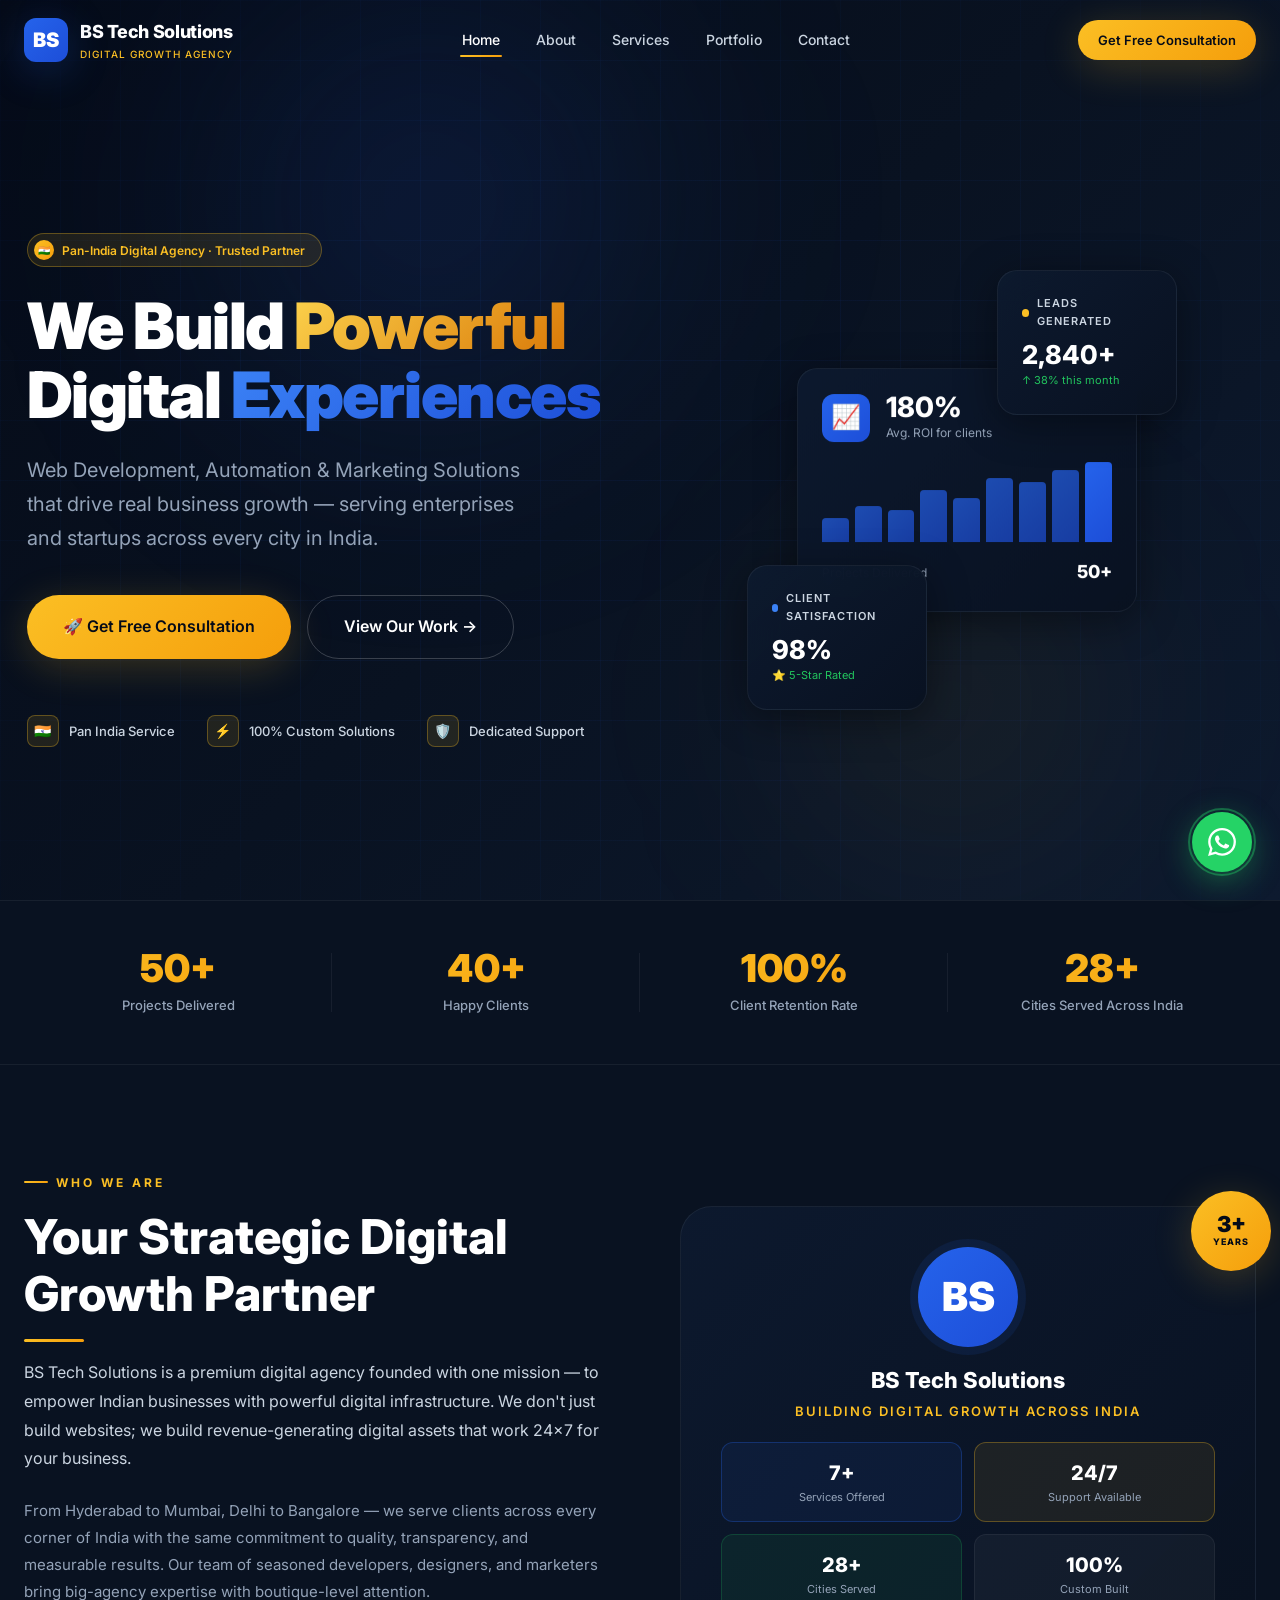
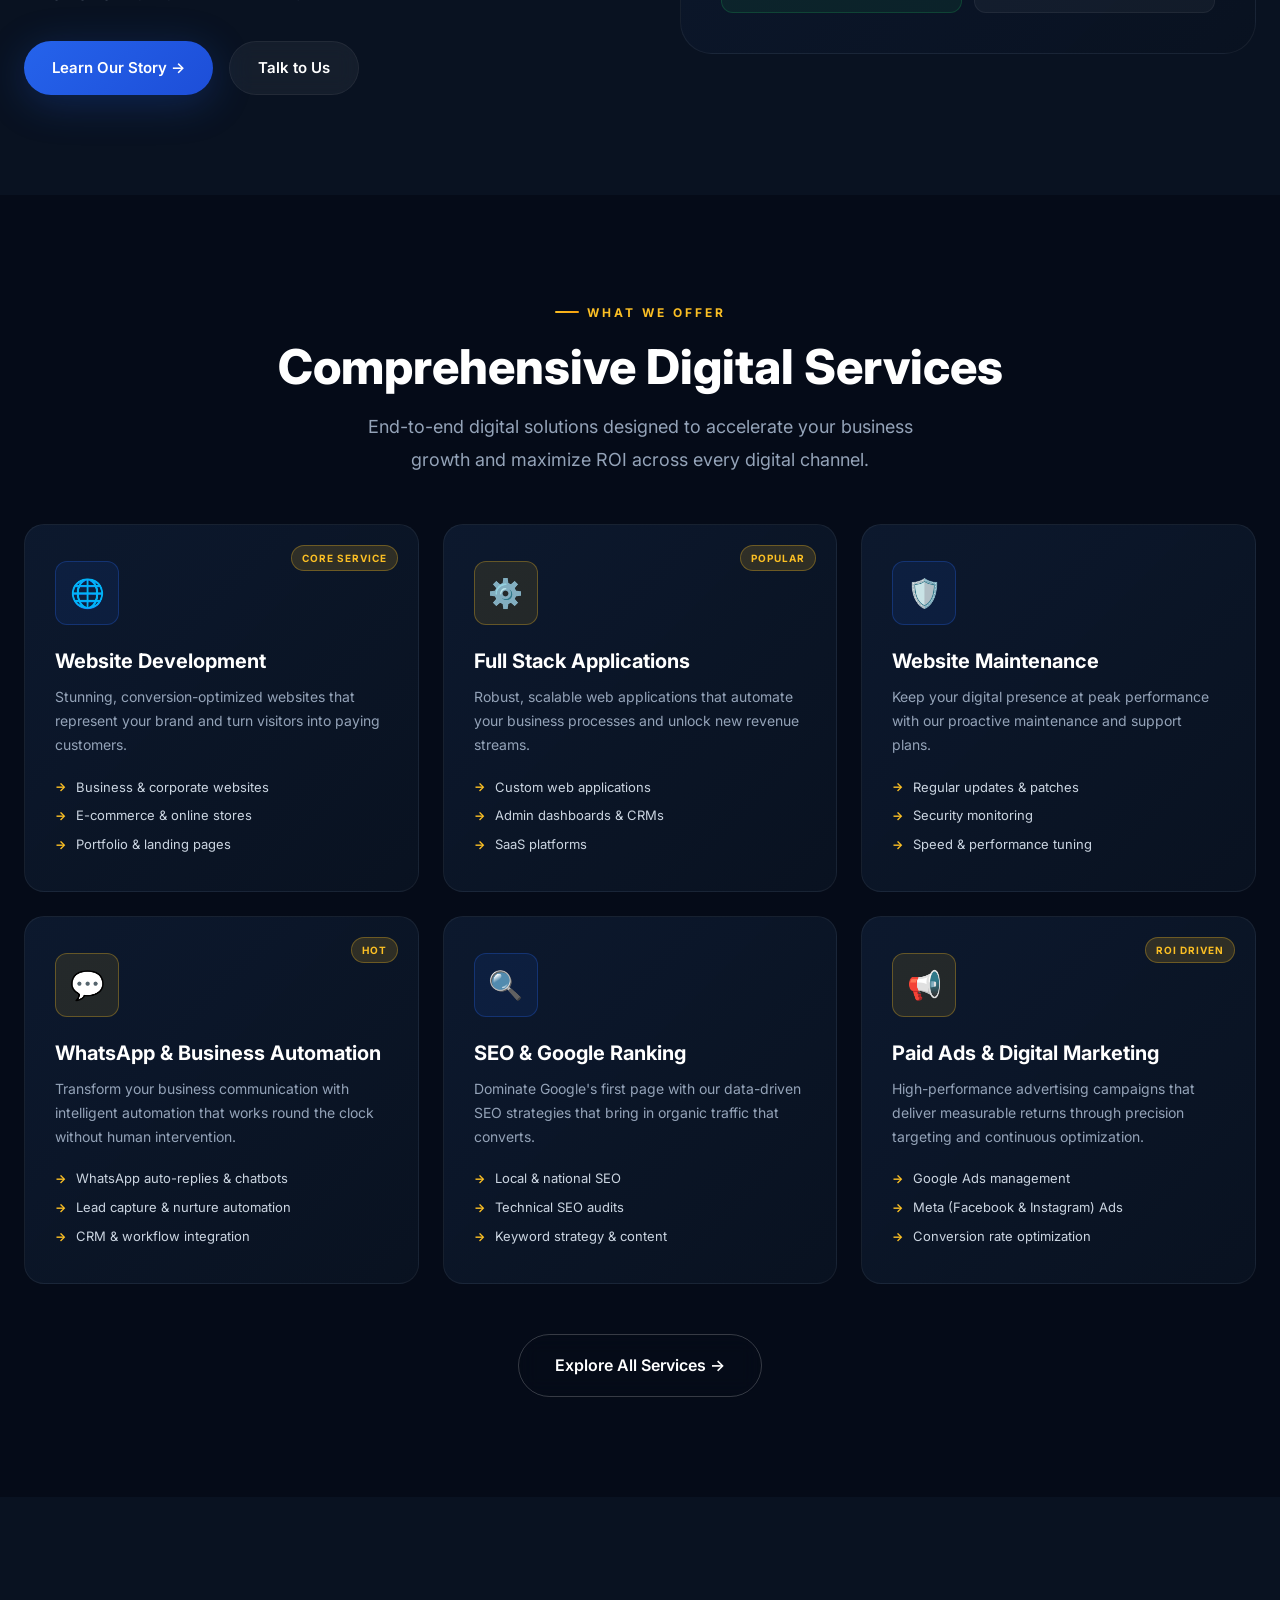
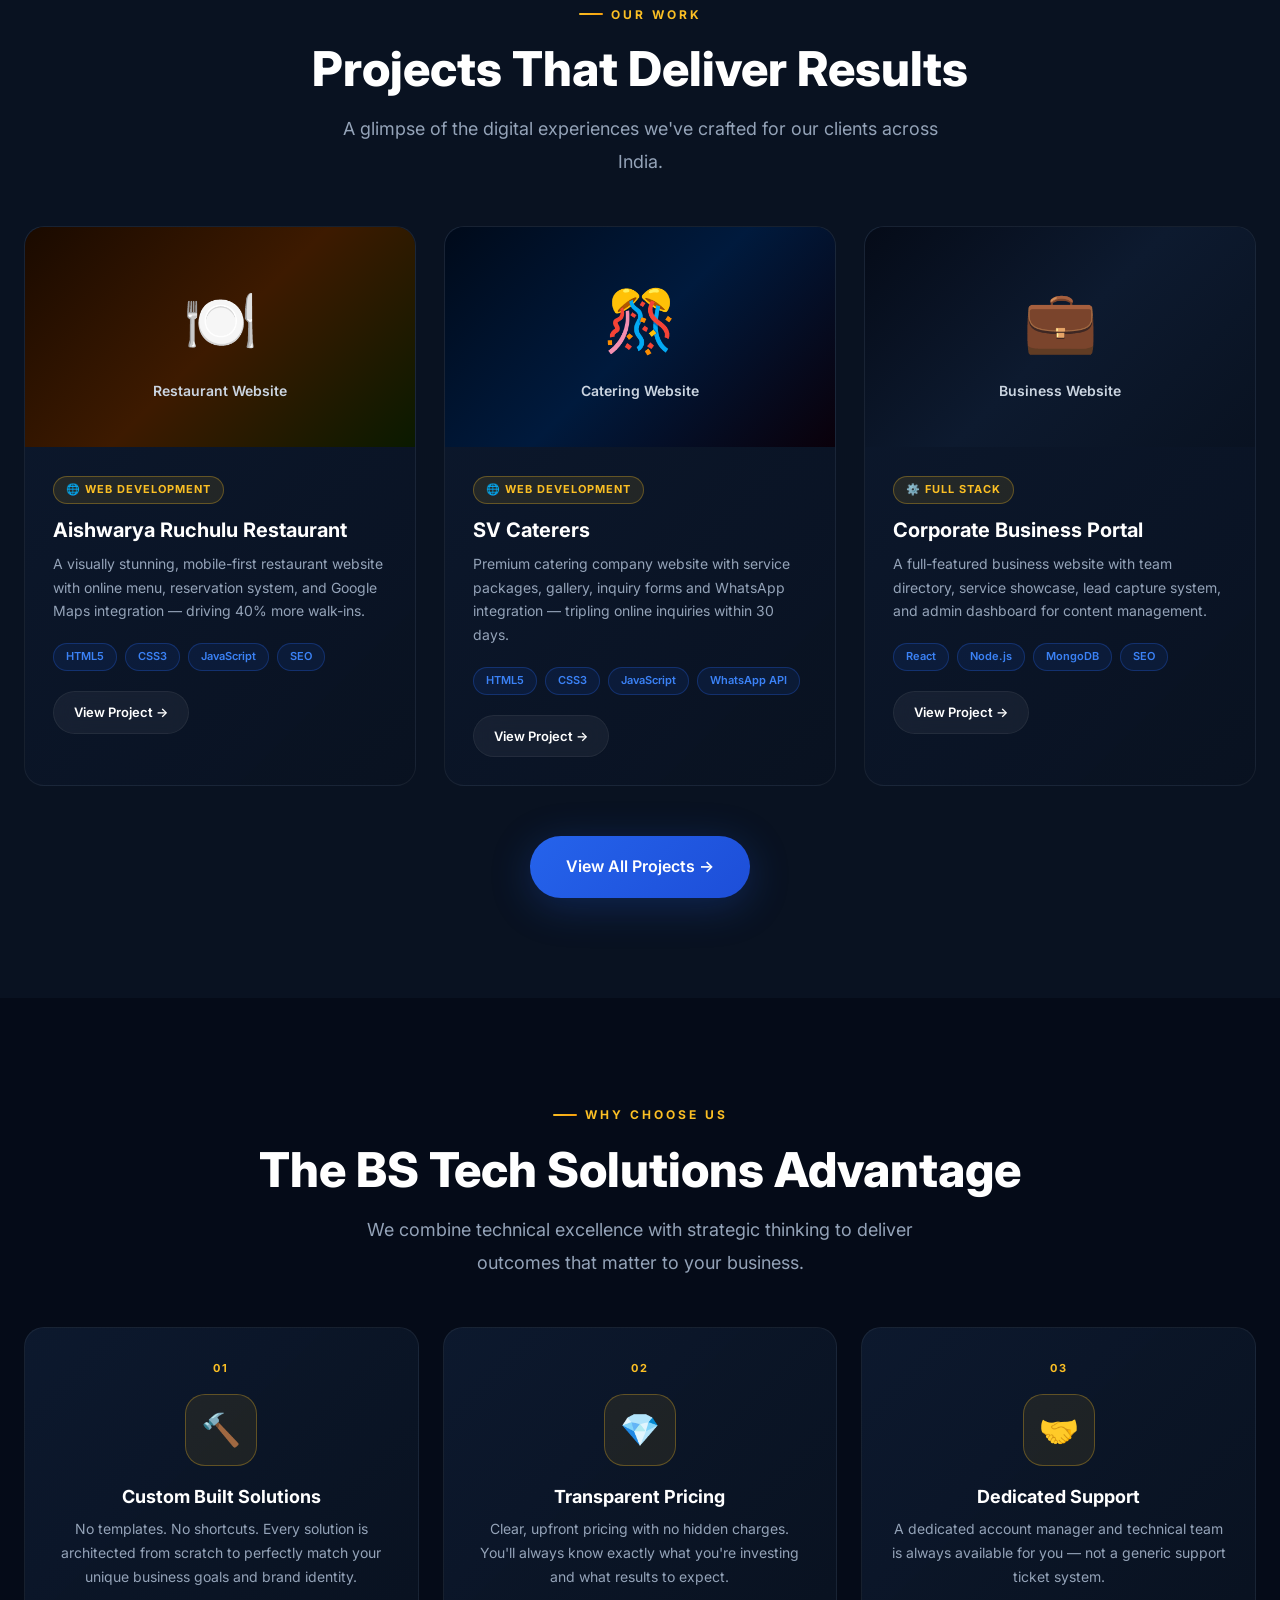
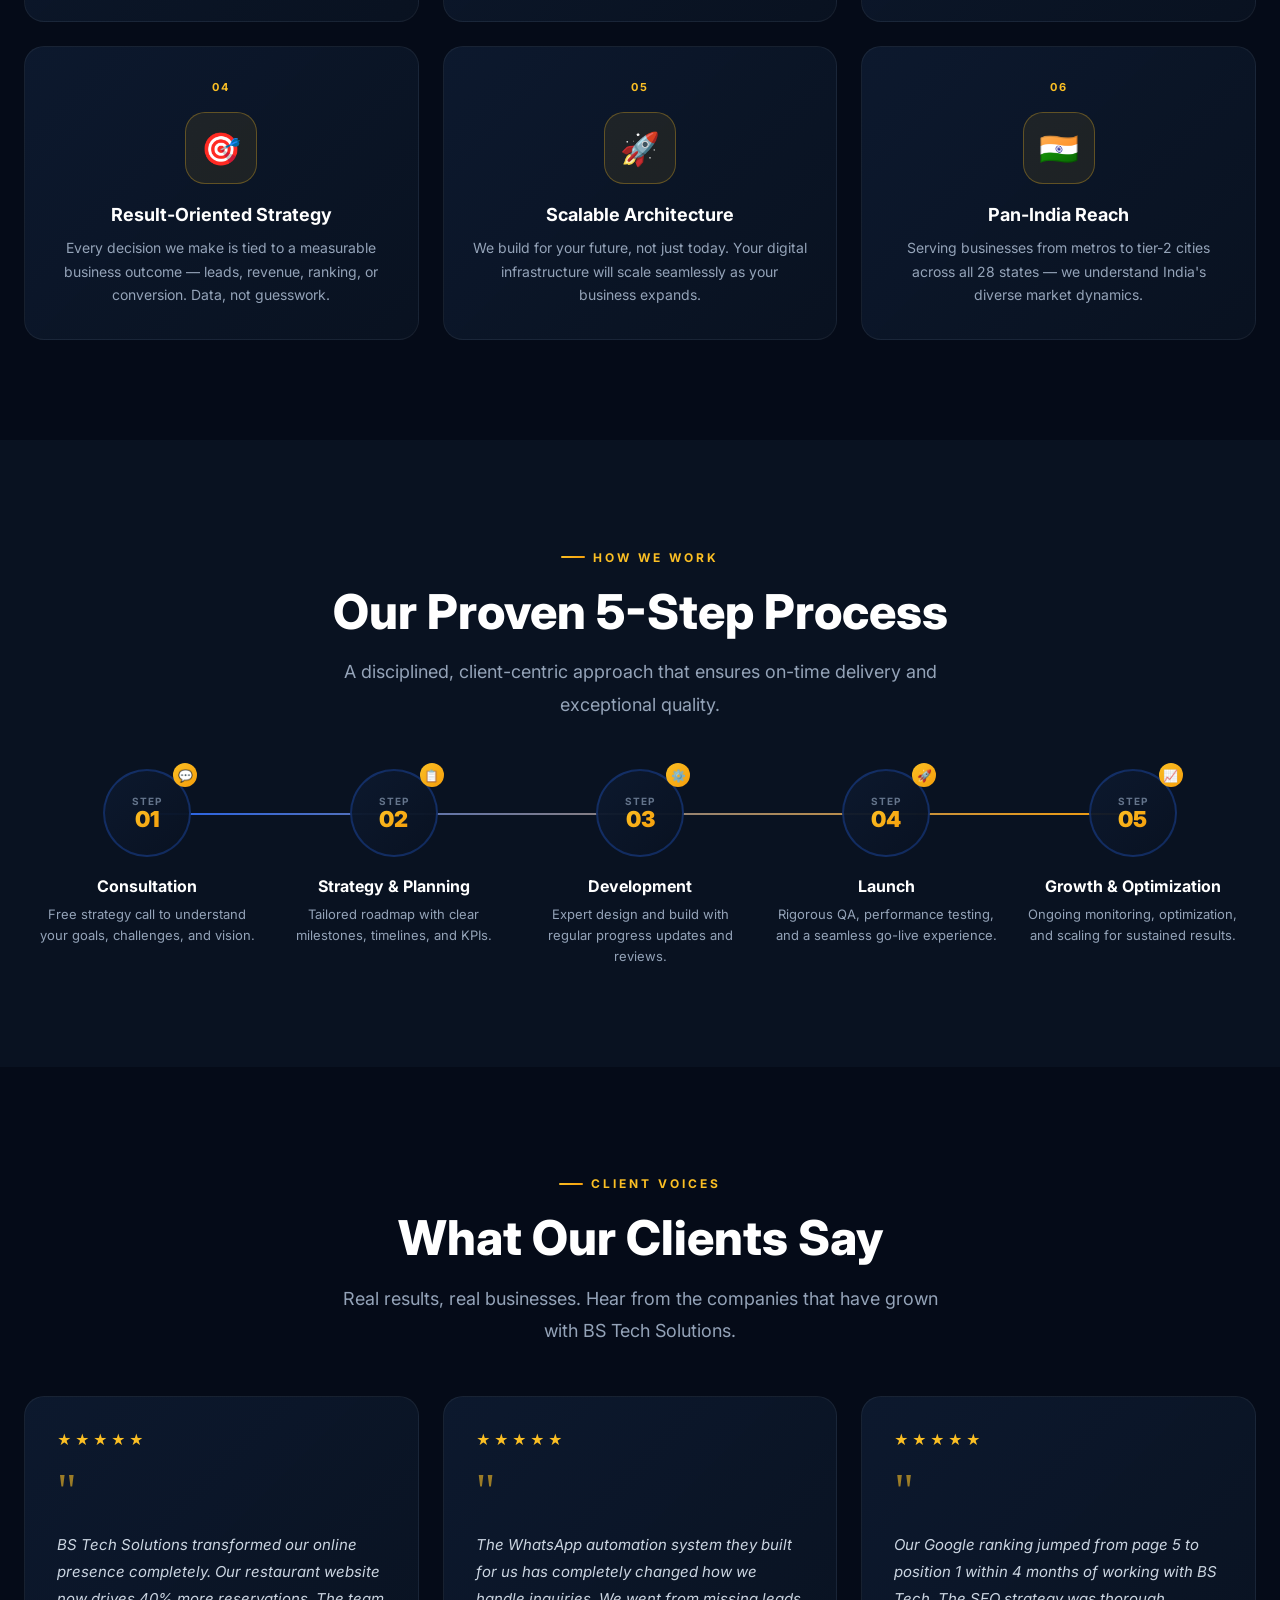
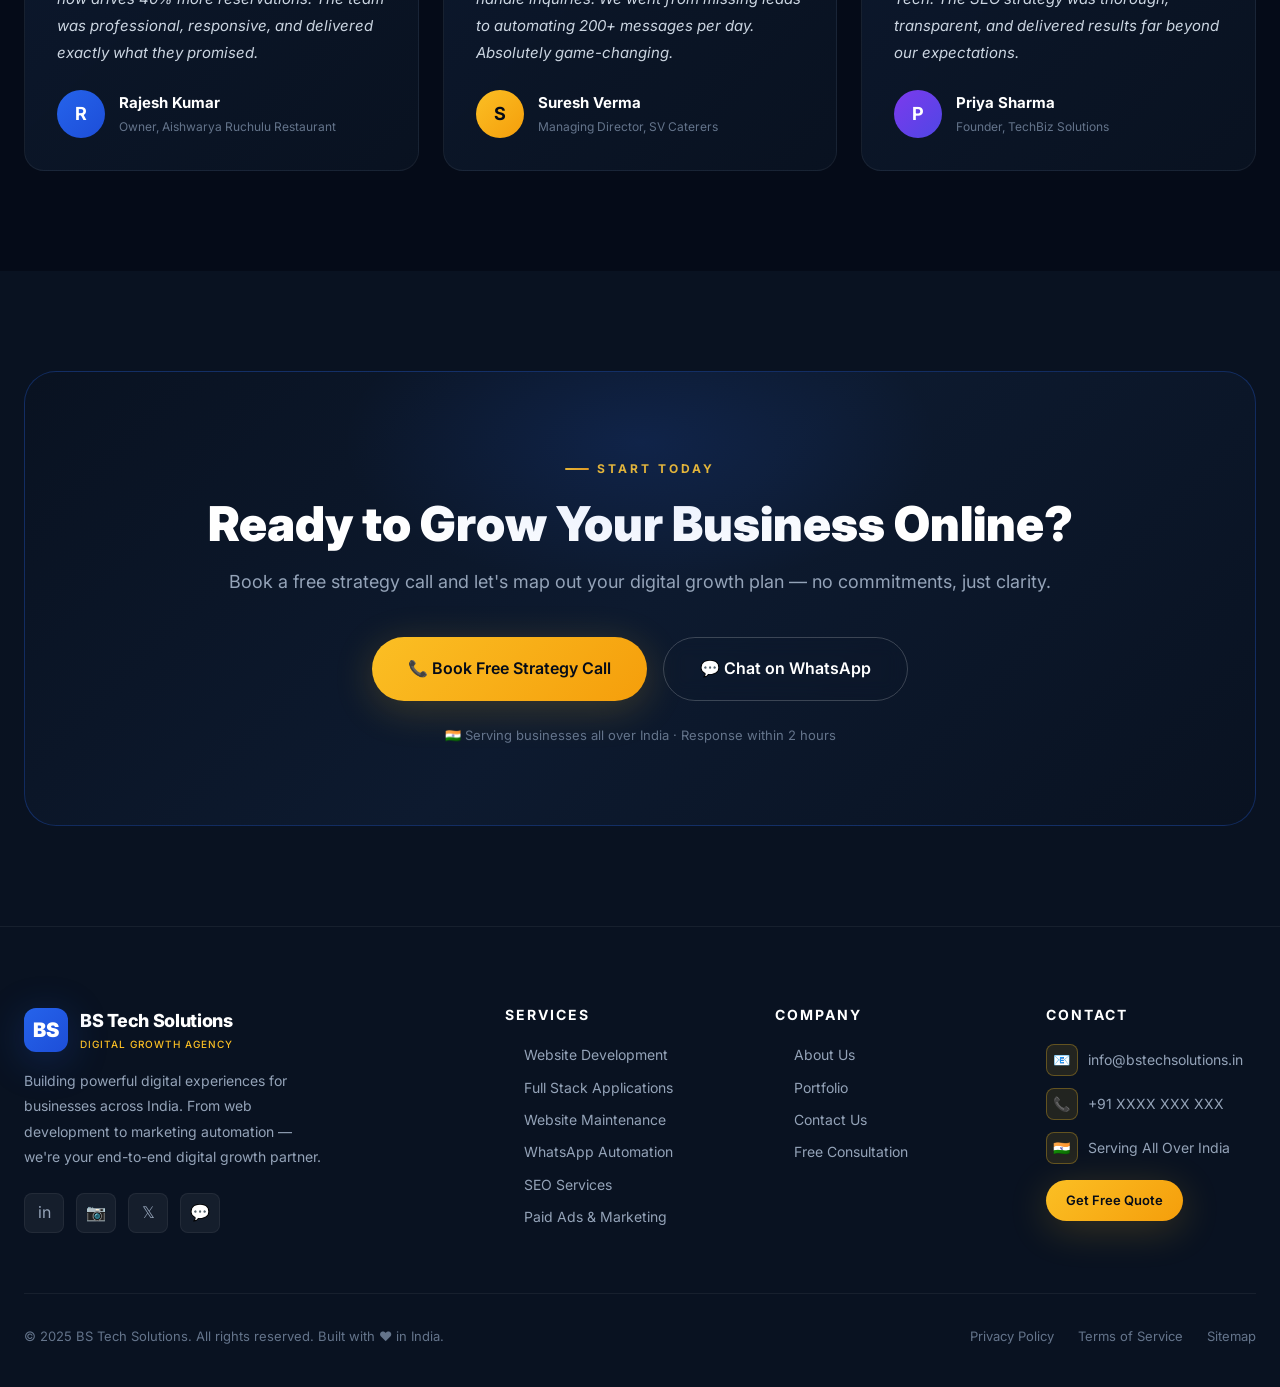
==== index.html @ d8c5fde0 "Initial commit" ====
<!DOCTYPE html>
<html lang="en">
<head>
  <meta charset="UTF-8">
  <meta name="viewport" content="width=device-width, initial-scale=1.0">
  <title>BS Tech Solutions | Web Development & Digital Marketing Agency India</title>
  <meta name="description" content="BS Tech Solutions is a premium digital agency offering website development, full stack applications, SEO, digital marketing, and WhatsApp automation across India. Get a free consultation today.">
  <meta name="keywords" content="website development company india, digital marketing agency india, full stack development company, whatsapp automation india, SEO services india, web design india">
  <meta property="og:title" content="BS Tech Solutions | Building Digital Growth Across India">
  <meta property="og:description" content="Premium web development, digital marketing and automation solutions for businesses across India.">
  <meta property="og:type" content="website">
  <meta property="og:url" content="https://bstechsolutions.in">
  <link rel="canonical" href="https://bstechsolutions.in">
  <script type="application/ld+json">
  {
    "@context": "https://schema.org",
    "@type": "Organization",
    "name": "BS Tech Solutions",
    "url": "https://bstechsolutions.in",
    "logo": "https://bstechsolutions.in/images/logo.png",
    "description": "Premium digital agency offering web development, automation and digital marketing across India",
    "address": { "@type": "PostalAddress", "addressCountry": "IN" },
    "contactPoint": {
      "@type": "ContactPoint",
      "telephone": "+91-XXXXXXXXXX",
      "contactType": "customer service",
      "areaServed": "IN"
    },
    "sameAs": [
      "https://www.linkedin.com/company/bstechsolutions",
      "https://www.instagram.com/bstechsolutions"
    ]
  }
  </script>
  <link rel="stylesheet" href="css/style.css">
</head>
<body>

<!-- Scroll Progress -->
<div class="scroll-progress" id="scrollProgress"></div>

<!-- NAVBAR -->
<nav class="navbar" id="navbar">
  <div class="navbar-inner">
    <a href="index.html" class="logo">
      <div class="logo-icon">BS</div>
      <div class="logo-text">
        <span class="logo-name">BS Tech Solutions</span>
        <span class="logo-tagline">Digital Growth Agency</span>
      </div>
    </a>

    <div class="nav-links">
      <a href="index.html" class="nav-link active">Home</a>
      <a href="about.html" class="nav-link">About</a>
      <a href="services.html" class="nav-link">Services</a>
      <a href="portfolio.html" class="nav-link">Portfolio</a>
      <a href="contact.html" class="nav-link">Contact</a>
    </div>

    <div class="nav-cta">
      <a href="contact.html" class="btn btn-gold btn-sm">Get Free Consultation</a>
      <button class="hamburger" id="hamburger" aria-label="Toggle menu">
        <span></span><span></span><span></span>
      </button>
    </div>
  </div>
</nav>

<!-- Mobile Menu -->
<div class="mobile-menu" id="mobileMenu">
  <a href="index.html" class="nav-link">Home</a>
  <a href="about.html" class="nav-link">About</a>
  <a href="services.html" class="nav-link">Services</a>
  <a href="portfolio.html" class="nav-link">Portfolio</a>
  <a href="contact.html" class="nav-link">Contact</a>
  <a href="contact.html" class="btn btn-gold" style="margin-top:12px;">Get Free Consultation</a>
</div>

<!-- ═══════════════════ HERO ═══════════════════ -->
<section class="hero" id="home">
  <div class="hero-bg-grid"></div>
  <div class="hero-glow hero-glow-1"></div>
  <div class="hero-glow hero-glow-2"></div>

  <div class="container">
    <div class="hero-content">
      <!-- Left -->
      <div class="hero-left" style="animation: fadeInLeft 0.9s ease forwards;">
        <div class="hero-badge">
          <span class="hero-badge-dot">🇮🇳</span>
          Pan-India Digital Agency · Trusted Partner
        </div>

        <h1 class="hero-heading">
          We Build <span class="text-gradient-gold">Powerful</span><br>
          Digital <span class="text-gradient-blue">Experiences</span>
        </h1>

        <p class="hero-sub">
          Web Development, Automation & Marketing Solutions that drive real business growth — serving enterprises and startups across every city in India.
        </p>

        <div class="hero-buttons">
          <a href="contact.html" class="btn btn-gold btn-lg" id="hero-cta-primary">
            🚀 Get Free Consultation
          </a>
          <a href="portfolio.html" class="btn btn-outline btn-lg" id="hero-cta-secondary">
            View Our Work →
          </a>
        </div>

        <div class="hero-trust">
          <div class="trust-item">
            <div class="trust-icon">🇮🇳</div>
            Pan India Service
          </div>
          <div class="trust-item">
            <div class="trust-icon">⚡</div>
            100% Custom Solutions
          </div>
          <div class="trust-item">
            <div class="trust-icon">🛡️</div>
            Dedicated Support
          </div>
        </div>
      </div>

      <!-- Right: Visual Dashboard -->
      <div class="hero-visual" style="animation: fadeInRight 0.9s ease 0.2s forwards; opacity: 0;">
        <div class="hero-card-stack">
          <!-- Small card top right -->
          <div class="hero-floating-card hero-card-sm-1">
            <div class="sm-card-header">
              <span class="sm-dot"></span>
              <span class="sm-card-title">Leads Generated</span>
            </div>
            <div class="sm-card-value">2,840+</div>
            <div class="sm-card-sub">↑ 38% this month</div>
          </div>

          <!-- Main card center -->
          <div class="hero-floating-card hero-card-main">
            <div class="hero-card-metric">
              <div class="metric-icon">📈</div>
              <div class="metric-info">
                <div class="metric-value">180%</div>
                <div class="metric-label">Avg. ROI for clients</div>
              </div>
            </div>
            <div class="metric-chart">
              <div class="chart-bar" style="height:30%"></div>
              <div class="chart-bar" style="height:45%"></div>
              <div class="chart-bar" style="height:40%"></div>
              <div class="chart-bar" style="height:65%"></div>
              <div class="chart-bar" style="height:55%"></div>
              <div class="chart-bar" style="height:80%"></div>
              <div class="chart-bar" style="height:75%"></div>
              <div class="chart-bar" style="height:90%"></div>
              <div class="chart-bar" style="height:100%"></div>
            </div>
            <div style="margin-top: 16px; display:flex; justify-content:space-between; align-items:center;">
              <span style="font-size:12px; color:var(--gray-400)">Projects Delivered</span>
              <span style="font-size:18px; font-weight:800; color:var(--white)">50+</span>
            </div>
          </div>

          <!-- Small card bottom left -->
          <div class="hero-floating-card hero-card-sm-2">
            <div class="sm-card-header">
              <span class="sm-dot" style="background:var(--blue-400)"></span>
              <span class="sm-card-title">Client Satisfaction</span>
            </div>
            <div class="sm-card-value">98%</div>
            <div class="sm-card-sub">⭐ 5-Star Rated</div>
          </div>
        </div>
      </div>
    </div>
  </div>
</section>

<!-- ═══════════════════ STATS BAR ═══════════════════ -->
<section class="stats-bar">
  <div class="container">
    <div class="stats-grid">
      <div class="stat-item animate-on-scroll">
        <div class="stat-number" data-count="50">0</div>
        <div class="stat-label">Projects Delivered</div>
      </div>
      <div class="stat-item animate-on-scroll delay-1">
        <div class="stat-number" data-count="40">0</div>
        <div class="stat-label">Happy Clients</div>
      </div>
      <div class="stat-item animate-on-scroll delay-2">
        <div class="stat-number">100%</div>
        <div class="stat-label">Client Retention Rate</div>
      </div>
      <div class="stat-item animate-on-scroll delay-3">
        <div class="stat-number">28+</div>
        <div class="stat-label">Cities Served Across India</div>
      </div>
    </div>
  </div>
</section>

<!-- ═══════════════════ ABOUT PREVIEW ═══════════════════ -->
<section class="section bg-dark-2" id="about-preview">
  <div class="container">
    <div class="about-grid">
      <div class="animate-on-scroll">
        <span class="section-label">Who We Are</span>
        <h2 class="section-title">Your Strategic Digital Growth Partner</h2>
        <div class="divider"></div>
        <p style="color: var(--gray-300); line-height: 1.8; margin-bottom: 24px; font-size: 16px;">
          BS Tech Solutions is a premium digital agency founded with one mission — to empower Indian businesses with powerful digital infrastructure. We don't just build websites; we build revenue-generating digital assets that work 24×7 for your business.
        </p>
        <p style="color: var(--gray-400); line-height: 1.8; margin-bottom: 36px; font-size: 15px;">
          From Hyderabad to Mumbai, Delhi to Bangalore — we serve clients across every corner of India with the same commitment to quality, transparency, and measurable results. Our team of seasoned developers, designers, and marketers bring big-agency expertise with boutique-level attention.
        </p>
        <div style="display:flex; gap:16px; flex-wrap:wrap;">
          <a href="about.html" class="btn btn-primary">Learn Our Story →</a>
          <a href="contact.html" class="btn btn-ghost">Talk to Us</a>
        </div>
      </div>

      <div class="animate-on-scroll delay-2">
        <div class="about-visual-card">
          <div class="about-badge">
            <div style="font-size:22px;font-weight:900;color:var(--dark-900);line-height:1">3+</div>
            <div style="font-size:9px;font-weight:800;color:var(--dark-900);letter-spacing:1px;text-transform:uppercase">Years</div>
          </div>
          <div class="about-avatar">BS</div>
          <h3 style="font-size:22px; font-weight:800; color:var(--white); margin-bottom:8px;">BS Tech Solutions</h3>
          <p style="font-size:13px; color:var(--gold-400); font-weight:600; letter-spacing:2px; text-transform:uppercase; margin-bottom:20px;">Building Digital Growth Across India</p>
          <div style="display:grid; grid-template-columns:1fr 1fr; gap:12px; margin-top:20px;">
            <div style="padding:14px; background:rgba(37,99,235,0.08); border:1px solid var(--border-blue); border-radius:var(--radius-md); text-align:center;">
              <div style="font-size:20px; font-weight:800; color:var(--white)">7+</div>
              <div style="font-size:11px; color:var(--gray-400)">Services Offered</div>
            </div>
            <div style="padding:14px; background:rgba(251,191,36,0.08); border:1px solid var(--border-gold); border-radius:var(--radius-md); text-align:center;">
              <div style="font-size:20px; font-weight:800; color:var(--white)">24/7</div>
              <div style="font-size:11px; color:var(--gray-400)">Support Available</div>
            </div>
            <div style="padding:14px; background:rgba(34,197,94,0.08); border:1px solid rgba(34,197,94,0.2); border-radius:var(--radius-md); text-align:center;">
              <div style="font-size:20px; font-weight:800; color:var(--white)">28+</div>
              <div style="font-size:11px; color:var(--gray-400)">Cities Served</div>
            </div>
            <div style="padding:14px; background:rgba(255,255,255,0.04); border:1px solid var(--border-subtle); border-radius:var(--radius-md); text-align:center;">
              <div style="font-size:20px; font-weight:800; color:var(--white)">100%</div>
              <div style="font-size:11px; color:var(--gray-400)">Custom Built</div>
            </div>
          </div>
        </div>
      </div>
    </div>
  </div>
</section>

<!-- ═══════════════════ SERVICES ═══════════════════ -->
<section class="section bg-dark" id="services">
  <div class="container">
    <div class="section-center mb-12">
      <span class="section-label">What We Offer</span>
      <h2 class="section-title">Comprehensive Digital Services</h2>
      <p class="section-subtitle">End-to-end digital solutions designed to accelerate your business growth and maximize ROI across every digital channel.</p>
    </div>

    <div class="services-grid">
      <!-- Service 1 -->
      <div class="service-card animate-on-scroll">
        <span class="service-badge">Core Service</span>
        <div class="service-icon service-icon-blue">🌐</div>
        <h3 class="service-title">Website Development</h3>
        <p class="service-desc">Stunning, conversion-optimized websites that represent your brand and turn visitors into paying customers.</p>
        <div class="service-features">
          <span class="service-feature">Business & corporate websites</span>
          <span class="service-feature">E-commerce & online stores</span>
          <span class="service-feature">Portfolio & landing pages</span>
        </div>
      </div>

      <!-- Service 2 -->
      <div class="service-card animate-on-scroll delay-1">
        <span class="service-badge">Popular</span>
        <div class="service-icon service-icon-gold">⚙️</div>
        <h3 class="service-title">Full Stack Applications</h3>
        <p class="service-desc">Robust, scalable web applications that automate your business processes and unlock new revenue streams.</p>
        <div class="service-features">
          <span class="service-feature">Custom web applications</span>
          <span class="service-feature">Admin dashboards & CRMs</span>
          <span class="service-feature">SaaS platforms</span>
        </div>
      </div>

      <!-- Service 3 -->
      <div class="service-card animate-on-scroll delay-2">
        <div class="service-icon service-icon-blue">🛡️</div>
        <h3 class="service-title">Website Maintenance</h3>
        <p class="service-desc">Keep your digital presence at peak performance with our proactive maintenance and support plans.</p>
        <div class="service-features">
          <span class="service-feature">Regular updates & patches</span>
          <span class="service-feature">Security monitoring</span>
          <span class="service-feature">Speed & performance tuning</span>
        </div>
      </div>

      <!-- Service 4 -->
      <div class="service-card animate-on-scroll delay-3">
        <span class="service-badge">Hot</span>
        <div class="service-icon service-icon-gold">💬</div>
        <h3 class="service-title">WhatsApp & Business Automation</h3>
        <p class="service-desc">Transform your business communication with intelligent automation that works round the clock without human intervention.</p>
        <div class="service-features">
          <span class="service-feature">WhatsApp auto-replies & chatbots</span>
          <span class="service-feature">Lead capture & nurture automation</span>
          <span class="service-feature">CRM & workflow integration</span>
        </div>
      </div>

      <!-- Service 5 -->
      <div class="service-card animate-on-scroll delay-4">
        <div class="service-icon service-icon-blue">🔍</div>
        <h3 class="service-title">SEO & Google Ranking</h3>
        <p class="service-desc">Dominate Google's first page with our data-driven SEO strategies that bring in organic traffic that converts.</p>
        <div class="service-features">
          <span class="service-feature">Local & national SEO</span>
          <span class="service-feature">Technical SEO audits</span>
          <span class="service-feature">Keyword strategy & content</span>
        </div>
      </div>

      <!-- Service 6 -->
      <div class="service-card animate-on-scroll delay-5">
        <span class="service-badge">ROI Driven</span>
        <div class="service-icon service-icon-gold">📢</div>
        <h3 class="service-title">Paid Ads & Digital Marketing</h3>
        <p class="service-desc">High-performance advertising campaigns that deliver measurable returns through precision targeting and continuous optimization.</p>
        <div class="service-features">
          <span class="service-feature">Google Ads management</span>
          <span class="service-feature">Meta (Facebook & Instagram) Ads</span>
          <span class="service-feature">Conversion rate optimization</span>
        </div>
      </div>
    </div>

    <div style="text-align:center; margin-top:50px;">
      <a href="services.html" class="btn btn-outline btn-lg">Explore All Services →</a>
    </div>
  </div>
</section>

<!-- ═══════════════════ PORTFOLIO ═══════════════════ -->
<section class="section bg-dark-2" id="portfolio">
  <div class="container">
    <div class="section-center mb-12">
      <span class="section-label">Our Work</span>
      <h2 class="section-title">Projects That Deliver Results</h2>
      <p class="section-subtitle">A glimpse of the digital experiences we've crafted for our clients across India.</p>
    </div>

    <div class="portfolio-grid">
      <!-- Project 1 -->
      <div class="portfolio-card animate-on-scroll">
        <div class="portfolio-img-placeholder" style="background: linear-gradient(135deg, #1a0a00 0%, #3d1a00 50%, #0a1a00 100%);">
          <span style="font-size:60px;">🍽️</span>
          <span style="font-size:14px; color:var(--gray-300); font-weight:600;">Restaurant Website</span>
        </div>
        <div class="portfolio-body">
          <span class="portfolio-type">🌐 Web Development</span>
          <h3 class="portfolio-title">Aishwarya Ruchulu Restaurant</h3>
          <p class="portfolio-desc">A visually stunning, mobile-first restaurant website with online menu, reservation system, and Google Maps integration — driving 40% more walk-ins.</p>
          <div class="portfolio-tech">
            <span class="tech-tag">HTML5</span>
            <span class="tech-tag">CSS3</span>
            <span class="tech-tag">JavaScript</span>
            <span class="tech-tag">SEO</span>
          </div>
          <a href="portfolio.html" class="btn btn-ghost btn-sm">View Project →</a>
        </div>
      </div>

      <!-- Project 2 -->
      <div class="portfolio-card animate-on-scroll delay-2">
        <div class="portfolio-img-placeholder" style="background: linear-gradient(135deg, #000a1a 0%, #001a3d 50%, #0a000a 100%);">
          <span style="font-size:60px;">🎊</span>
          <span style="font-size:14px; color:var(--gray-300); font-weight:600;">Catering Website</span>
        </div>
        <div class="portfolio-body">
          <span class="portfolio-type">🌐 Web Development</span>
          <h3 class="portfolio-title">SV Caterers</h3>
          <p class="portfolio-desc">Premium catering company website with service packages, gallery, inquiry forms and WhatsApp integration — tripling online inquiries within 30 days.</p>
          <div class="portfolio-tech">
            <span class="tech-tag">HTML5</span>
            <span class="tech-tag">CSS3</span>
            <span class="tech-tag">JavaScript</span>
            <span class="tech-tag">WhatsApp API</span>
          </div>
          <a href="portfolio.html" class="btn btn-ghost btn-sm">View Project →</a>
        </div>
      </div>

      <!-- Project 3 -->
      <div class="portfolio-card animate-on-scroll delay-4">
        <div class="portfolio-img-placeholder" style="background: linear-gradient(135deg, #050B18 0%, #0D1A2F 50%, #091221 100%);">
          <span style="font-size:60px;">💼</span>
          <span style="font-size:14px; color:var(--gray-300); font-weight:600;">Business Website</span>
        </div>
        <div class="portfolio-body">
          <span class="portfolio-type">⚙️ Full Stack</span>
          <h3 class="portfolio-title">Corporate Business Portal</h3>
          <p class="portfolio-desc">A full-featured business website with team directory, service showcase, lead capture system, and admin dashboard for content management.</p>
          <div class="portfolio-tech">
            <span class="tech-tag">React</span>
            <span class="tech-tag">Node.js</span>
            <span class="tech-tag">MongoDB</span>
            <span class="tech-tag">SEO</span>
          </div>
          <a href="portfolio.html" class="btn btn-ghost btn-sm">View Project →</a>
        </div>
      </div>
    </div>

    <div style="text-align:center; margin-top:50px;">
      <a href="portfolio.html" class="btn btn-primary btn-lg">View All Projects →</a>
    </div>
  </div>
</section>

<!-- ═══════════════════ WHY US ═══════════════════ -->
<section class="section bg-dark" id="why-us">
  <div class="container">
    <div class="section-center mb-12">
      <span class="section-label">Why Choose Us</span>
      <h2 class="section-title">The BS Tech Solutions Advantage</h2>
      <p class="section-subtitle">We combine technical excellence with strategic thinking to deliver outcomes that matter to your business.</p>
    </div>

    <div class="features-grid">
      <div class="feature-card animate-on-scroll">
        <span class="feature-number">01</span>
        <div class="feature-icon-wrap">🔨</div>
        <h3 class="feature-title">Custom Built Solutions</h3>
        <p class="feature-desc">No templates. No shortcuts. Every solution is architected from scratch to perfectly match your unique business goals and brand identity.</p>
      </div>
      <div class="feature-card animate-on-scroll delay-1">
        <span class="feature-number">02</span>
        <div class="feature-icon-wrap">💎</div>
        <h3 class="feature-title">Transparent Pricing</h3>
        <p class="feature-desc">Clear, upfront pricing with no hidden charges. You'll always know exactly what you're investing and what results to expect.</p>
      </div>
      <div class="feature-card animate-on-scroll delay-2">
        <span class="feature-number">03</span>
        <div class="feature-icon-wrap">🤝</div>
        <h3 class="feature-title">Dedicated Support</h3>
        <p class="feature-desc">A dedicated account manager and technical team is always available for you — not a generic support ticket system.</p>
      </div>
      <div class="feature-card animate-on-scroll delay-3">
        <span class="feature-number">04</span>
        <div class="feature-icon-wrap">🎯</div>
        <h3 class="feature-title">Result-Oriented Strategy</h3>
        <p class="feature-desc">Every decision we make is tied to a measurable business outcome — leads, revenue, ranking, or conversion. Data, not guesswork.</p>
      </div>
      <div class="feature-card animate-on-scroll delay-4">
        <span class="feature-number">05</span>
        <div class="feature-icon-wrap">🚀</div>
        <h3 class="feature-title">Scalable Architecture</h3>
        <p class="feature-desc">We build for your future, not just today. Your digital infrastructure will scale seamlessly as your business expands.</p>
      </div>
      <div class="feature-card animate-on-scroll delay-5">
        <span class="feature-number">06</span>
        <div class="feature-icon-wrap">🇮🇳</div>
        <h3 class="feature-title">Pan-India Reach</h3>
        <p class="feature-desc">Serving businesses from metros to tier-2 cities across all 28 states — we understand India's diverse market dynamics.</p>
      </div>
    </div>
  </div>
</section>

<!-- ═══════════════════ PROCESS ═══════════════════ -->
<section class="section bg-dark-2" id="process">
  <div class="container">
    <div class="section-center mb-12">
      <span class="section-label">How We Work</span>
      <h2 class="section-title">Our Proven 5-Step Process</h2>
      <p class="section-subtitle">A disciplined, client-centric approach that ensures on-time delivery and exceptional quality.</p>
    </div>

    <div class="process-steps animate-on-scroll">
      <div class="step-item">
        <div class="step-number">
          <span class="step-icon">💬</span>
          <span class="step-num-text">Step</span>
          <span class="step-num-value">01</span>
        </div>
        <h4 class="step-title">Consultation</h4>
        <p class="step-desc">Free strategy call to understand your goals, challenges, and vision.</p>
      </div>
      <div class="step-item">
        <div class="step-number">
          <span class="step-icon">📋</span>
          <span class="step-num-text">Step</span>
          <span class="step-num-value">02</span>
        </div>
        <h4 class="step-title">Strategy & Planning</h4>
        <p class="step-desc">Tailored roadmap with clear milestones, timelines, and KPIs.</p>
      </div>
      <div class="step-item">
        <div class="step-number">
          <span class="step-icon">⚙️</span>
          <span class="step-num-text">Step</span>
          <span class="step-num-value">03</span>
        </div>
        <h4 class="step-title">Development</h4>
        <p class="step-desc">Expert design and build with regular progress updates and reviews.</p>
      </div>
      <div class="step-item">
        <div class="step-number">
          <span class="step-icon">🚀</span>
          <span class="step-num-text">Step</span>
          <span class="step-num-value">04</span>
        </div>
        <h4 class="step-title">Launch</h4>
        <p class="step-desc">Rigorous QA, performance testing, and a seamless go-live experience.</p>
      </div>
      <div class="step-item">
        <div class="step-number">
          <span class="step-icon">📈</span>
          <span class="step-num-text">Step</span>
          <span class="step-num-value">05</span>
        </div>
        <h4 class="step-title">Growth & Optimization</h4>
        <p class="step-desc">Ongoing monitoring, optimization, and scaling for sustained results.</p>
      </div>
    </div>
  </div>
</section>

<!-- ═══════════════════ TESTIMONIALS ═══════════════════ -->
<section class="section bg-dark" id="testimonials">
  <div class="container">
    <div class="section-center mb-12">
      <span class="section-label">Client Voices</span>
      <h2 class="section-title">What Our Clients Say</h2>
      <p class="section-subtitle">Real results, real businesses. Hear from the companies that have grown with BS Tech Solutions.</p>
    </div>

    <div class="testimonials-grid">
      <div class="testimonial-card animate-on-scroll">
        <div class="testimonial-stars">
          <span class="star">★</span><span class="star">★</span><span class="star">★</span><span class="star">★</span><span class="star">★</span>
        </div>
        <div class="testimonial-quote">"</div>
        <p class="testimonial-text">BS Tech Solutions transformed our online presence completely. Our restaurant website now drives 40% more reservations. The team was professional, responsive, and delivered exactly what they promised.</p>
        <div class="testimonial-author">
          <div class="author-avatar">R</div>
          <div>
            <div class="author-name">Rajesh Kumar</div>
            <div class="author-title">Owner, Aishwarya Ruchulu Restaurant</div>
          </div>
        </div>
      </div>

      <div class="testimonial-card animate-on-scroll delay-2">
        <div class="testimonial-stars">
          <span class="star">★</span><span class="star">★</span><span class="star">★</span><span class="star">★</span><span class="star">★</span>
        </div>
        <div class="testimonial-quote">"</div>
        <p class="testimonial-text">The WhatsApp automation system they built for us has completely changed how we handle inquiries. We went from missing leads to automating 200+ messages per day. Absolutely game-changing.</p>
        <div class="testimonial-author">
          <div class="author-avatar" style="background:var(--gradient-gold); color:var(--dark-900);">S</div>
          <div>
            <div class="author-name">Suresh Verma</div>
            <div class="author-title">Managing Director, SV Caterers</div>
          </div>
        </div>
      </div>

      <div class="testimonial-card animate-on-scroll delay-4">
        <div class="testimonial-stars">
          <span class="star">★</span><span class="star">★</span><span class="star">★</span><span class="star">★</span><span class="star">★</span>
        </div>
        <div class="testimonial-quote">"</div>
        <p class="testimonial-text">Our Google ranking jumped from page 5 to position 1 within 4 months of working with BS Tech. The SEO strategy was thorough, transparent, and delivered results far beyond our expectations.</p>
        <div class="testimonial-author">
          <div class="author-avatar" style="background: linear-gradient(135deg, #7C3AED, #4F46E5);">P</div>
          <div>
            <div class="author-name">Priya Sharma</div>
            <div class="author-title">Founder, TechBiz Solutions</div>
          </div>
        </div>
      </div>
    </div>
  </div>
</section>

<!-- ═══════════════════ CTA SECTION ═══════════════════ -->
<section class="section bg-dark-2" id="cta">
  <div class="container">
    <div class="cta-banner animate-on-scroll">
      <span class="section-label" style="justify-content:center;">Start Today</span>
      <h2 class="cta-title">Ready to Grow Your Business Online?</h2>
      <p class="cta-sub">Book a free strategy call and let's map out your digital growth plan — no commitments, just clarity.</p>
      <div class="cta-buttons">
        <a href="contact.html" class="btn btn-gold btn-lg" id="cta-strategy-btn">
          📞 Book Free Strategy Call
        </a>
        <a href="https://wa.me/91XXXXXXXXXX?text=Hi%20BS%20Tech%20Solutions%2C%20I%20want%20to%20discuss%20my%20project" class="btn btn-outline btn-lg" target="_blank" id="cta-whatsapp-btn">
          💬 Chat on WhatsApp
        </a>
      </div>
      <p style="margin-top:24px; font-size:13px; color:var(--gray-500);">
        🇮🇳 Serving businesses all over India · Response within 2 hours
      </p>
    </div>
  </div>
</section>

<!-- ═══════════════════ FOOTER ═══════════════════ -->
<footer class="footer">
  <div class="container">
    <div class="footer-grid">
      <!-- Brand -->
      <div class="footer-about">
        <a href="index.html" class="logo" style="display:inline-flex; margin-bottom:0;">
          <div class="logo-icon">BS</div>
          <div class="logo-text">
            <span class="logo-name">BS Tech Solutions</span>
            <span class="logo-tagline">Digital Growth Agency</span>
          </div>
        </a>
        <p>Building powerful digital experiences for businesses across India. From web development to marketing automation — we're your end-to-end digital growth partner.</p>
        <div class="footer-socials">
          <a class="social-link" href="#" aria-label="LinkedIn">in</a>
          <a class="social-link" href="#" aria-label="Instagram">📷</a>
          <a class="social-link" href="#" aria-label="Twitter">𝕏</a>
          <a class="social-link" href="#" aria-label="WhatsApp">💬</a>
        </div>
      </div>

      <!-- Services -->
      <div class="footer-col">
        <h4>Services</h4>
        <div class="footer-links">
          <a href="services.html" class="footer-link">Website Development</a>
          <a href="services.html" class="footer-link">Full Stack Applications</a>
          <a href="services.html" class="footer-link">Website Maintenance</a>
          <a href="services.html" class="footer-link">WhatsApp Automation</a>
          <a href="services.html" class="footer-link">SEO Services</a>
          <a href="services.html" class="footer-link">Paid Ads & Marketing</a>
        </div>
      </div>

      <!-- Company -->
      <div class="footer-col">
        <h4>Company</h4>
        <div class="footer-links">
          <a href="about.html" class="footer-link">About Us</a>
          <a href="portfolio.html" class="footer-link">Portfolio</a>
          <a href="contact.html" class="footer-link">Contact Us</a>
          <a href="contact.html" class="footer-link">Free Consultation</a>
        </div>
      </div>

      <!-- Contact -->
      <div class="footer-col">
        <h4>Contact</h4>
        <div class="footer-contact-item">
          <div class="footer-contact-icon">📧</div>
          <span>info@bstechsolutions.in</span>
        </div>
        <div class="footer-contact-item">
          <div class="footer-contact-icon">📞</div>
          <span>+91 XXXX XXX XXX</span>
        </div>
        <div class="footer-contact-item">
          <div class="footer-contact-icon">🇮🇳</div>
          <span>Serving All Over India</span>
        </div>
        <div style="margin-top:16px;">
          <a href="contact.html" class="btn btn-gold btn-sm">Get Free Quote</a>
        </div>
      </div>
    </div>

    <div class="footer-bottom">
      <p>© 2025 BS Tech Solutions. All rights reserved. Built with ❤️ in India.</p>
      <div class="footer-bottom-links">
        <a href="#">Privacy Policy</a>
        <a href="#">Terms of Service</a>
        <a href="#">Sitemap</a>
      </div>
    </div>
  </div>
</footer>

<!-- WhatsApp Float -->
<a class="whatsapp-float" href="https://wa.me/91XXXXXXXXXX?text=Hi%20BS%20Tech%20Solutions%2C%20I%20want%20to%20discuss%20my%20project" target="_blank" id="whatsapp-float" aria-label="Chat on WhatsApp">
  <div class="wa-pulse"></div>
  <svg viewBox="0 0 24 24" xmlns="http://www.w3.org/2000/svg">
    <path d="M17.472 14.382c-.297-.149-1.758-.867-2.03-.967-.273-.099-.471-.148-.67.15-.197.297-.767.966-.94 1.164-.173.199-.347.223-.644.075-.297-.15-1.255-.463-2.39-1.475-.883-.788-1.48-1.761-1.653-2.059-.173-.297-.018-.458.13-.606.134-.133.298-.347.446-.52.149-.174.198-.298.298-.497.099-.198.05-.371-.025-.52-.075-.149-.669-1.612-.916-2.207-.242-.579-.487-.5-.669-.51-.173-.008-.371-.01-.57-.01-.198 0-.52.074-.792.372-.272.297-1.04 1.016-1.04 2.479 0 1.462 1.065 2.875 1.213 3.074.149.198 2.096 3.2 5.077 4.487.709.306 1.262.489 1.694.625.712.227 1.36.195 1.871.118.571-.085 1.758-.719 2.006-1.413.248-.694.248-1.289.173-1.413-.074-.124-.272-.198-.57-.347m-5.421 7.403h-.004a9.87 9.87 0 01-5.031-1.378l-.361-.214-3.741.982.998-3.648-.235-.374a9.86 9.86 0 01-1.51-5.26c.001-5.45 4.436-9.884 9.888-9.884 2.64 0 5.122 1.03 6.988 2.898a9.825 9.825 0 012.893 6.994c-.003 5.45-4.437 9.884-9.885 9.884m8.413-18.297A11.815 11.815 0 0012.05 0C5.495 0 .16 5.335.157 11.892c0 2.096.547 4.142 1.588 5.945L.057 24l6.305-1.654a11.882 11.882 0 005.683 1.448h.005c6.554 0 11.89-5.335 11.893-11.893a11.821 11.821 0 00-3.48-8.413z"/>
  </svg>
</a>

<!-- Mobile Call Button -->
<a class="mobile-call-btn" href="tel:+91XXXXXXXXXX" id="mobile-call-btn">
  📞 Call Now
</a>

<script>
// ─── NAVBAR SCROLL ───────────────────────────────────
const navbar = document.getElementById('navbar');
const scrollProgress = document.getElementById('scrollProgress');

window.addEventListener('scroll', () => {
  const scrollY = window.scrollY;
  const docHeight = document.documentElement.scrollHeight - window.innerHeight;
  const progress = (scrollY / docHeight) * 100;
  scrollProgress.style.width = progress + '%';

  if (scrollY > 60) {
    navbar.classList.add('navbar-scrolled');
  } else {
    navbar.classList.remove('navbar-scrolled');
  }
});

// ─── HAMBURGER ────────────────────────────────────────
const hamburger = document.getElementById('hamburger');
const mobileMenu = document.getElementById('mobileMenu');

hamburger.addEventListener('click', () => {
  mobileMenu.classList.toggle('open');
  const spans = hamburger.querySelectorAll('span');
  if (mobileMenu.classList.contains('open')) {
    spans[0].style.transform = 'translateY(7px) rotate(45deg)';
    spans[1].style.opacity = '0';
    spans[2].style.transform = 'translateY(-7px) rotate(-45deg)';
  } else {
    spans[0].style.transform = '';
    spans[1].style.opacity = '';
    spans[2].style.transform = '';
  }
});

// ─── ANIMATE ON SCROLL ────────────────────────────────
const animElements = document.querySelectorAll('.animate-on-scroll');
const observer = new IntersectionObserver((entries) => {
  entries.forEach(entry => {
    if (entry.isIntersecting) {
      entry.target.classList.add('in-view');
    }
  });
}, { threshold: 0.12, rootMargin: '0px 0px -50px 0px' });

animElements.forEach(el => observer.observe(el));

// ─── COUNTER ANIMATION ────────────────────────────────
const counters = document.querySelectorAll('[data-count]');
const counterObserver = new IntersectionObserver((entries) => {
  entries.forEach(entry => {
    if (entry.isIntersecting) {
      const el = entry.target;
      const target = parseInt(el.dataset.count);
      const suffix = el.textContent.includes('+') ? '+' : '';
      let current = 0;
      const step = Math.ceil(target / 60);
      const timer = setInterval(() => {
        current = Math.min(current + step, target);
        el.textContent = current + '+';
        if (current >= target) clearInterval(timer);
      }, 25);
      counterObserver.unobserve(el);
    }
  });
}, { threshold: 0.5 });

counters.forEach(c => counterObserver.observe(c));
</script>

</body>
</html>
---- css/style.css ----
/* ============================================================
   BS Tech Solutions — Global Design System
   Dark + Blue + Gold Premium Theme
   ============================================================ */

@import url('https://fonts.googleapis.com/css2?family=Inter:wght@300;400;500;600;700;800;900&family=Playfair+Display:wght@700;800&display=swap');

/* ─── CSS VARIABLES ──────────────────────────────────────── */
:root {
  --dark-900: #050B18;
  --dark-800: #091221;
  --dark-700: #0D1A2F;
  --dark-600: #102038;
  --dark-500: #162844;

  --blue-400: #3B82F6;
  --blue-500: #2563EB;
  --blue-600: #1D4ED8;
  --blue-700: #1E40AF;
  --blue-glow: rgba(37, 99, 235, 0.35);

  --gold-300: #FCD34D;
  --gold-400: #FBBF24;
  --gold-500: #F59E0B;
  --gold-600: #D97706;
  --gold-glow: rgba(251, 191, 36, 0.3);

  --white: #FFFFFF;
  --gray-100: #F8FAFC;
  --gray-200: #E2E8F0;
  --gray-300: #CBD5E1;
  --gray-400: #94A3B8;
  --gray-500: #64748B;

  --gradient-hero: linear-gradient(135deg, #050B18 0%, #091221 50%, #0D1A2F 100%);
  --gradient-blue: linear-gradient(135deg, #2563EB 0%, #1D4ED8 100%);
  --gradient-gold: linear-gradient(135deg, #FBBF24 0%, #F59E0B 100%);
  --gradient-card: linear-gradient(135deg, rgba(13,26,47,0.95) 0%, rgba(9,18,33,0.98) 100%);

  --border-subtle: rgba(255,255,255,0.06);
  --border-blue: rgba(37,99,235,0.3);
  --border-gold: rgba(251,191,36,0.3);

  --font-heading: 'Inter', sans-serif;
  --font-body: 'Inter', sans-serif;
  --font-display: 'Playfair Display', serif;

  --radius-sm: 8px;
  --radius-md: 12px;
  --radius-lg: 20px;
  --radius-xl: 32px;
  --radius-full: 9999px;

  --shadow-sm: 0 4px 20px rgba(0,0,0,0.3);
  --shadow-md: 0 8px 40px rgba(0,0,0,0.4);
  --shadow-lg: 0 20px 80px rgba(0,0,0,0.5);
  --shadow-blue: 0 8px 40px rgba(37,99,235,0.25);
  --shadow-gold: 0 8px 40px rgba(251,191,36,0.2);

  --transition: all 0.3s cubic-bezier(0.4, 0, 0.2, 1);
  --transition-slow: all 0.6s cubic-bezier(0.4, 0, 0.2, 1);

  --max-width: 1280px;
  --container-padding: 0 24px;
}

/* ─── RESET & BASE ───────────────────────────────────────── */
*, *::before, *::after {
  margin: 0;
  padding: 0;
  box-sizing: border-box;
}

html {
  scroll-behavior: smooth;
  font-size: 16px;
}

body {
  font-family: var(--font-body);
  background-color: var(--dark-900);
  color: var(--gray-200);
  line-height: 1.6;
  overflow-x: hidden;
  -webkit-font-smoothing: antialiased;
}

a {
  color: inherit;
  text-decoration: none;
}

img {
  max-width: 100%;
  display: block;
}

ul, ol {
  list-style: none;
}

/* ─── SCROLLBAR ──────────────────────────────────────────── */
::-webkit-scrollbar { width: 6px; }
::-webkit-scrollbar-track { background: var(--dark-900); }
::-webkit-scrollbar-thumb {
  background: linear-gradient(var(--blue-500), var(--gold-500));
  border-radius: var(--radius-full);
}

/* ─── TYPOGRAPHY ─────────────────────────────────────────── */
h1, h2, h3, h4, h5, h6 {
  font-family: var(--font-heading);
  font-weight: 700;
  line-height: 1.2;
  color: var(--white);
}

.display-font { font-family: var(--font-display); }

.text-gradient-blue {
  background: linear-gradient(135deg, var(--blue-400), var(--blue-600));
  -webkit-background-clip: text;
  -webkit-text-fill-color: transparent;
  background-clip: text;
}

.text-gradient-gold {
  background: linear-gradient(135deg, var(--gold-300), var(--gold-600));
  -webkit-background-clip: text;
  -webkit-text-fill-color: transparent;
  background-clip: text;
}

.section-label {
  display: inline-flex;
  align-items: center;
  gap: 8px;
  font-size: 12px;
  font-weight: 700;
  letter-spacing: 3px;
  text-transform: uppercase;
  color: var(--gold-400);
  margin-bottom: 16px;
}

.section-label::before {
  content: '';
  display: block;
  width: 24px;
  height: 2px;
  background: var(--gradient-gold);
  border-radius: var(--radius-full);
}

.section-title {
  font-size: clamp(28px, 4vw, 48px);
  font-weight: 800;
  margin-bottom: 16px;
}

.section-subtitle {
  font-size: clamp(15px, 2vw, 18px);
  color: var(--gray-400);
  max-width: 600px;
  line-height: 1.8;
}

/* ─── LAYOUT ─────────────────────────────────────────────── */
.container {
  max-width: var(--max-width);
  margin: 0 auto;
  padding: var(--container-padding);
}

.section {
  padding: 100px 0;
  position: relative;
}

.section-center {
  text-align: center;
}

.section-center .section-subtitle {
  margin: 0 auto;
}

/* ─── BUTTONS ────────────────────────────────────────────── */
.btn {
  display: inline-flex;
  align-items: center;
  gap: 8px;
  padding: 14px 28px;
  border-radius: var(--radius-full);
  font-size: 15px;
  font-weight: 600;
  cursor: pointer;
  border: none;
  outline: none;
  transition: var(--transition);
  text-decoration: none;
  white-space: nowrap;
}

.btn-primary {
  background: var(--gradient-blue);
  color: var(--white);
  box-shadow: var(--shadow-blue);
}

.btn-primary:hover {
  transform: translateY(-2px);
  box-shadow: 0 12px 50px rgba(37,99,235,0.4);
}

.btn-gold {
  background: var(--gradient-gold);
  color: var(--dark-900);
  box-shadow: var(--shadow-gold);
}

.btn-gold:hover {
  transform: translateY(-2px);
  box-shadow: 0 12px 50px rgba(251,191,36,0.35);
}

.btn-outline {
  background: transparent;
  color: var(--white);
  border: 1px solid rgba(255,255,255,0.2);
  backdrop-filter: blur(10px);
}

.btn-outline:hover {
  border-color: var(--gold-400);
  color: var(--gold-400);
  transform: translateY(-2px);
}

.btn-ghost {
  background: rgba(255,255,255,0.05);
  color: var(--white);
  border: 1px solid var(--border-subtle);
  backdrop-filter: blur(10px);
}

.btn-ghost:hover {
  background: rgba(255,255,255,0.1);
  border-color: var(--border-blue);
}

.btn-lg {
  padding: 18px 36px;
  font-size: 16px;
}

.btn-sm {
  padding: 10px 20px;
  font-size: 13px;
}

/* ─── NAVBAR ─────────────────────────────────────────────── */
.navbar {
  position: fixed;
  top: 0;
  left: 0;
  right: 0;
  z-index: 1000;
  padding: 0 24px;
  transition: var(--transition);
}

.navbar-inner {
  max-width: var(--max-width);
  margin: 0 auto;
  display: flex;
  align-items: center;
  justify-content: space-between;
  height: 80px;
}

.navbar-scrolled {
  background: rgba(5, 11, 24, 0.95);
  backdrop-filter: blur(20px);
  border-bottom: 1px solid var(--border-subtle);
  box-shadow: 0 4px 30px rgba(0,0,0,0.3);
}

.logo {
  display: flex;
  align-items: center;
  gap: 12px;
}

.logo-icon {
  width: 44px;
  height: 44px;
  background: var(--gradient-blue);
  border-radius: var(--radius-md);
  display: flex;
  align-items: center;
  justify-content: center;
  font-size: 20px;
  font-weight: 900;
  color: var(--white);
  box-shadow: var(--shadow-blue);
  position: relative;
  overflow: hidden;
}

.logo-icon::after {
  content: '';
  position: absolute;
  top: -50%;
  left: -50%;
  width: 200%;
  height: 200%;
  background: linear-gradient(45deg, transparent 30%, rgba(255,255,255,0.1) 50%, transparent 70%);
  transform: rotate(45deg) translateY(-100%);
  transition: var(--transition-slow);
}

.logo:hover .logo-icon::after {
  transform: rotate(45deg) translateY(100%);
}

.logo-text {
  display: flex;
  flex-direction: column;
}

.logo-name {
  font-size: 18px;
  font-weight: 800;
  color: var(--white);
  letter-spacing: -0.3px;
}

.logo-tagline {
  font-size: 10px;
  color: var(--gold-400);
  font-weight: 500;
  letter-spacing: 1px;
  text-transform: uppercase;
}

.nav-links {
  display: flex;
  align-items: center;
  gap: 4px;
}

.nav-link {
  padding: 8px 16px;
  font-size: 14px;
  font-weight: 500;
  color: var(--gray-300);
  border-radius: var(--radius-sm);
  transition: var(--transition);
  position: relative;
}

.nav-link::after {
  content: '';
  position: absolute;
  bottom: 2px;
  left: 50%;
  transform: translateX(-50%);
  width: 0;
  height: 2px;
  background: var(--gradient-gold);
  border-radius: var(--radius-full);
  transition: var(--transition);
}

.nav-link:hover, .nav-link.active {
  color: var(--white);
}

.nav-link:hover::after, .nav-link.active::after {
  width: 60%;
}

.nav-cta {
  display: flex;
  align-items: center;
  gap: 12px;
}

.hamburger {
  display: none;
  flex-direction: column;
  gap: 5px;
  cursor: pointer;
  padding: 8px;
  border-radius: var(--radius-sm);
  background: rgba(255,255,255,0.05);
  border: 1px solid var(--border-subtle);
}

.hamburger span {
  display: block;
  width: 22px;
  height: 2px;
  background: var(--white);
  border-radius: var(--radius-full);
  transition: var(--transition);
}

/* Mobile Menu */
.mobile-menu {
  display: none;
  position: fixed;
  top: 80px;
  left: 0;
  right: 0;
  background: rgba(5,11,24,0.98);
  backdrop-filter: blur(20px);
  border-bottom: 1px solid var(--border-subtle);
  padding: 20px 24px;
  z-index: 999;
  flex-direction: column;
  gap: 4px;
}

.mobile-menu.open {
  display: flex;
}

.mobile-menu .nav-link {
  padding: 14px 16px;
  font-size: 16px;
  border-bottom: 1px solid var(--border-subtle);
}

/* ─── HERO ───────────────────────────────────────────────── */
.hero {
  min-height: 100vh;
  display: flex;
  align-items: center;
  background: var(--gradient-hero);
  position: relative;
  overflow: hidden;
  padding-top: 80px;
}

.hero-bg-grid {
  position: absolute;
  inset: 0;
  background-image:
    linear-gradient(rgba(37,99,235,0.06) 1px, transparent 1px),
    linear-gradient(90deg, rgba(37,99,235,0.06) 1px, transparent 1px);
  background-size: 60px 60px;
  mask-image: radial-gradient(ellipse 80% 80% at 50% 50%, black 40%, transparent 100%);
}

.hero-glow {
  position: absolute;
  border-radius: var(--radius-full);
  filter: blur(120px);
  pointer-events: none;
}

.hero-glow-1 {
  width: 600px;
  height: 600px;
  background: radial-gradient(circle, rgba(37,99,235,0.2) 0%, transparent 70%);
  top: -100px;
  left: 10%;
}

.hero-glow-2 {
  width: 400px;
  height: 400px;
  background: radial-gradient(circle, rgba(251,191,36,0.12) 0%, transparent 70%);
  bottom: 0;
  right: 10%;
}

.hero-content {
  position: relative;
  z-index: 2;
  display: grid;
  grid-template-columns: 1fr 1fr;
  gap: 80px;
  align-items: center;
}

.hero-badge {
  display: inline-flex;
  align-items: center;
  gap: 8px;
  padding: 6px 16px 6px 6px;
  background: rgba(251,191,36,0.1);
  border: 1px solid var(--border-gold);
  border-radius: var(--radius-full);
  font-size: 12px;
  font-weight: 600;
  color: var(--gold-400);
  margin-bottom: 24px;
  backdrop-filter: blur(10px);
}

.hero-badge-dot {
  width: 20px;
  height: 20px;
  background: var(--gradient-gold);
  border-radius: var(--radius-full);
  display: flex;
  align-items: center;
  justify-content: center;
  font-size: 10px;
}

.hero-heading {
  font-size: clamp(36px, 5vw, 68px);
  font-weight: 900;
  line-height: 1.08;
  margin-bottom: 24px;
  letter-spacing: -1.5px;
}

.hero-sub {
  font-size: clamp(16px, 2vw, 20px);
  color: var(--gray-400);
  line-height: 1.7;
  margin-bottom: 40px;
  max-width: 520px;
}

.hero-buttons {
  display: flex;
  gap: 16px;
  flex-wrap: wrap;
  margin-bottom: 56px;
}

.hero-trust {
  display: flex;
  gap: 32px;
  flex-wrap: wrap;
}

.trust-item {
  display: flex;
  align-items: center;
  gap: 10px;
  font-size: 13px;
  font-weight: 500;
  color: var(--gray-300);
}

.trust-icon {
  width: 32px;
  height: 32px;
  background: rgba(251,191,36,0.1);
  border: 1px solid var(--border-gold);
  border-radius: var(--radius-sm);
  display: flex;
  align-items: center;
  justify-content: center;
  font-size: 14px;
  color: var(--gold-400);
  flex-shrink: 0;
}

/* Hero Visual */
.hero-visual {
  display: flex;
  justify-content: center;
  align-items: center;
  position: relative;
}

.hero-card-stack {
  position: relative;
  width: 420px;
  height: 480px;
}

.hero-floating-card {
  position: absolute;
  background: var(--gradient-card);
  border: 1px solid var(--border-subtle);
  border-radius: var(--radius-lg);
  padding: 24px;
  backdrop-filter: blur(20px);
  box-shadow: var(--shadow-md);
}

.hero-card-main {
  width: 340px;
  top: 50%;
  left: 50%;
  transform: translate(-50%, -50%);
  z-index: 3;
}

.hero-card-metric {
  display: flex;
  align-items: center;
  gap: 16px;
  margin-bottom: 20px;
}

.metric-icon {
  width: 48px;
  height: 48px;
  border-radius: var(--radius-md);
  display: flex;
  align-items: center;
  justify-content: center;
  font-size: 24px;
  background: var(--gradient-blue);
}

.metric-info .metric-value {
  font-size: 28px;
  font-weight: 800;
  color: var(--white);
  line-height: 1;
}

.metric-info .metric-label {
  font-size: 12px;
  color: var(--gray-400);
  margin-top: 2px;
}

.metric-chart {
  height: 80px;
  display: flex;
  align-items: flex-end;
  gap: 6px;
}

.chart-bar {
  flex: 1;
  background: var(--gradient-blue);
  border-radius: 4px 4px 0 0;
  opacity: 0.7;
  transition: var(--transition);
}

.chart-bar:last-child { opacity: 1; }

.hero-card-sm-1 {
  width: 180px;
  top: 20px;
  right: 0;
  z-index: 4;
  animation: floatUp 3s ease-in-out infinite;
}

.hero-card-sm-2 {
  width: 180px;
  bottom: 20px;
  left: -10px;
  z-index: 4;
  animation: floatDown 3.5s ease-in-out infinite;
}

.sm-card-header {
  display: flex;
  align-items: center;
  gap: 8px;
  margin-bottom: 12px;
}

.sm-dot {
  width: 8px;
  height: 8px;
  border-radius: var(--radius-full);
  background: var(--gold-400);
}

.sm-card-title {
  font-size: 11px;
  font-weight: 600;
  color: var(--gray-300);
  text-transform: uppercase;
  letter-spacing: 1px;
}

.sm-card-value {
  font-size: 26px;
  font-weight: 800;
  color: var(--white);
  line-height: 1;
}

.sm-card-sub {
  font-size: 11px;
  color: #22C55E;
  margin-top: 4px;
}

@keyframes floatUp {
  0%, 100% { transform: translateY(0px); }
  50% { transform: translateY(-15px); }
}

@keyframes floatDown {
  0%, 100% { transform: translateY(0px); }
  50% { transform: translateY(12px); }
}

/* ─── STATS BAR ──────────────────────────────────────────── */
.stats-bar {
  background: var(--dark-800);
  border-top: 1px solid var(--border-subtle);
  border-bottom: 1px solid var(--border-subtle);
  padding: 32px 0;
}

.stats-grid {
  display: grid;
  grid-template-columns: repeat(4, 1fr);
  gap: 0;
}

.stat-item {
  text-align: center;
  padding: 16px 24px;
  position: relative;
}

.stat-item:not(:last-child)::after {
  content: '';
  position: absolute;
  right: 0;
  top: 20%;
  height: 60%;
  width: 1px;
  background: var(--border-subtle);
}

.stat-number {
  font-size: clamp(28px, 3vw, 42px);
  font-weight: 900;
  background: var(--gradient-gold);
  -webkit-background-clip: text;
  -webkit-text-fill-color: transparent;
  background-clip: text;
  line-height: 1;
}

.stat-label {
  font-size: 13px;
  color: var(--gray-400);
  margin-top: 8px;
  font-weight: 500;
}

/* ─── SERVICE CARDS ──────────────────────────────────────── */
.services-grid {
  display: grid;
  grid-template-columns: repeat(3, 1fr);
  gap: 24px;
}

.service-card {
  background: var(--gradient-card);
  border: 1px solid var(--border-subtle);
  border-radius: var(--radius-lg);
  padding: 36px 30px;
  transition: var(--transition);
  position: relative;
  overflow: hidden;
  cursor: pointer;
}

.service-card::before {
  content: '';
  position: absolute;
  inset: 0;
  background: linear-gradient(135deg, rgba(37,99,235,0.05) 0%, transparent 100%);
  opacity: 0;
  transition: var(--transition);
}

.service-card:hover {
  border-color: var(--border-blue);
  transform: translateY(-4px);
  box-shadow: var(--shadow-blue);
}

.service-card:hover::before { opacity: 1; }

.service-icon {
  width: 64px;
  height: 64px;
  border-radius: var(--radius-md);
  display: flex;
  align-items: center;
  justify-content: center;
  font-size: 28px;
  margin-bottom: 24px;
  position: relative;
}

.service-icon-blue {
  background: rgba(37,99,235,0.1);
  border: 1px solid var(--border-blue);
  color: var(--blue-400);
}

.service-icon-gold {
  background: rgba(251,191,36,0.1);
  border: 1px solid var(--border-gold);
  color: var(--gold-400);
}

.service-title {
  font-size: 20px;
  font-weight: 700;
  color: var(--white);
  margin-bottom: 12px;
}

.service-desc {
  font-size: 14px;
  color: var(--gray-400);
  line-height: 1.7;
  margin-bottom: 20px;
}

.service-features {
  display: flex;
  flex-direction: column;
  gap: 8px;
}

.service-feature {
  display: flex;
  align-items: center;
  gap: 10px;
  font-size: 13px;
  color: var(--gray-300);
}

.service-feature::before {
  content: '→';
  color: var(--gold-400);
  font-weight: 700;
  font-size: 12px;
  flex-shrink: 0;
}

.service-badge {
  position: absolute;
  top: 20px;
  right: 20px;
  padding: 4px 10px;
  border-radius: var(--radius-full);
  font-size: 10px;
  font-weight: 700;
  letter-spacing: 1px;
  text-transform: uppercase;
  background: rgba(251,191,36,0.15);
  color: var(--gold-400);
  border: 1px solid var(--border-gold);
}

/* ─── PORTFOLIO / PROJECT CARDS ──────────────────────────── */
.portfolio-grid {
  display: grid;
  grid-template-columns: repeat(3, 1fr);
  gap: 28px;
}

.portfolio-card {
  background: var(--gradient-card);
  border: 1px solid var(--border-subtle);
  border-radius: var(--radius-lg);
  overflow: hidden;
  transition: var(--transition);
}

.portfolio-card:hover {
  border-color: var(--border-blue);
  transform: translateY(-6px);
  box-shadow: var(--shadow-blue);
}

.portfolio-img {
  width: 100%;
  height: 220px;
  object-fit: cover;
  transition: var(--transition-slow);
}

.portfolio-card:hover .portfolio-img {
  transform: scale(1.04);
}

.portfolio-img-placeholder {
  width: 100%;
  height: 220px;
  display: flex;
  flex-direction: column;
  align-items: center;
  justify-content: center;
  font-size: 48px;
  gap: 12px;
  position: relative;
  overflow: hidden;
}

.portfolio-body {
  padding: 28px;
}

.portfolio-type {
  display: inline-flex;
  align-items: center;
  gap: 6px;
  padding: 4px 12px;
  background: rgba(251,191,36,0.1);
  border: 1px solid var(--border-gold);
  border-radius: var(--radius-full);
  font-size: 11px;
  font-weight: 700;
  color: var(--gold-400);
  letter-spacing: 1px;
  text-transform: uppercase;
  margin-bottom: 14px;
}

.portfolio-title {
  font-size: 20px;
  font-weight: 700;
  color: var(--white);
  margin-bottom: 10px;
}

.portfolio-desc {
  font-size: 14px;
  color: var(--gray-400);
  line-height: 1.7;
  margin-bottom: 20px;
}

.portfolio-tech {
  display: flex;
  flex-wrap: wrap;
  gap: 8px;
  margin-bottom: 20px;
}

.tech-tag {
  padding: 4px 12px;
  background: rgba(37,99,235,0.1);
  border: 1px solid var(--border-blue);
  color: var(--blue-400);
  border-radius: var(--radius-full);
  font-size: 11px;
  font-weight: 600;
}

/* ─── WHY US / FEATURE CARDS ─────────────────────────────── */
.features-grid {
  display: grid;
  grid-template-columns: repeat(3, 1fr);
  gap: 24px;
}

.feature-card {
  background: var(--gradient-card);
  border: 1px solid var(--border-subtle);
  border-radius: var(--radius-lg);
  padding: 32px 28px;
  text-align: center;
  transition: var(--transition);
}

.feature-card:hover {
  border-color: var(--border-gold);
  transform: translateY(-4px);
  box-shadow: var(--shadow-gold);
}

.feature-number {
  font-size: 11px;
  font-weight: 700;
  letter-spacing: 2px;
  text-transform: uppercase;
  color: var(--gold-400);
  margin-bottom: 16px;
  display: block;
}

.feature-icon-wrap {
  width: 72px;
  height: 72px;
  margin: 0 auto 20px;
  background: rgba(251,191,36,0.08);
  border: 1px solid var(--border-gold);
  border-radius: var(--radius-lg);
  display: flex;
  align-items: center;
  justify-content: center;
  font-size: 32px;
  transition: var(--transition);
}

.feature-card:hover .feature-icon-wrap {
  background: rgba(251,191,36,0.15);
  transform: scale(1.1);
}

.feature-title {
  font-size: 18px;
  font-weight: 700;
  color: var(--white);
  margin-bottom: 10px;
}

.feature-desc {
  font-size: 14px;
  color: var(--gray-400);
  line-height: 1.7;
}

/* ─── PROCESS STEPS ──────────────────────────────────────── */
.process-steps {
  display: flex;
  gap: 0;
  position: relative;
}

.process-steps::before {
  content: '';
  position: absolute;
  top: 44px;
  left: 10%;
  right: 10%;
  height: 2px;
  background: linear-gradient(90deg, var(--blue-500), var(--gold-500));
  z-index: 0;
}

.step-item {
  flex: 1;
  text-align: center;
  position: relative;
  z-index: 2;
  padding: 0 12px;
}

.step-number {
  width: 88px;
  height: 88px;
  margin: 0 auto 20px;
  border-radius: var(--radius-full);
  background: var(--gradient-card);
  border: 2px solid var(--border-blue);
  display: flex;
  align-items: center;
  justify-content: center;
  flex-direction: column;
  gap: 2px;
  position: relative;
  transition: var(--transition);
}

.step-num-text {
  font-size: 10px;
  font-weight: 700;
  color: var(--gray-500);
  letter-spacing: 1px;
  text-transform: uppercase;
  line-height: 1;
}

.step-num-value {
  font-size: 22px;
  font-weight: 900;
  background: var(--gradient-gold);
  -webkit-background-clip: text;
  -webkit-text-fill-color: transparent;
  background-clip: text;
  line-height: 1;
}

.step-icon {
  position: absolute;
  top: -8px;
  right: -8px;
  width: 24px;
  height: 24px;
  background: var(--gradient-gold);
  border-radius: var(--radius-full);
  display: flex;
  align-items: center;
  justify-content: center;
  font-size: 12px;
}

.step-title {
  font-size: 16px;
  font-weight: 700;
  color: var(--white);
  margin-bottom: 8px;
}

.step-desc {
  font-size: 13px;
  color: var(--gray-400);
  line-height: 1.6;
}

/* ─── TESTIMONIALS ───────────────────────────────────────── */
.testimonials-grid {
  display: grid;
  grid-template-columns: repeat(3, 1fr);
  gap: 24px;
}

.testimonial-card {
  background: var(--gradient-card);
  border: 1px solid var(--border-subtle);
  border-radius: var(--radius-lg);
  padding: 32px;
  position: relative;
  transition: var(--transition);
}

.testimonial-card:hover {
  border-color: var(--border-gold);
  transform: translateY(-4px);
}

.testimonial-quote {
  font-size: 48px;
  color: var(--gold-400);
  line-height: 1;
  margin-bottom: 16px;
  font-family: Georgia, serif;
  opacity: 0.6;
}

.testimonial-text {
  font-size: 15px;
  color: var(--gray-300);
  line-height: 1.8;
  margin-bottom: 24px;
  font-style: italic;
}

.testimonial-author {
  display: flex;
  align-items: center;
  gap: 14px;
}

.author-avatar {
  width: 48px;
  height: 48px;
  border-radius: var(--radius-full);
  background: var(--gradient-blue);
  display: flex;
  align-items: center;
  justify-content: center;
  font-size: 18px;
  font-weight: 700;
  color: var(--white);
  flex-shrink: 0;
}

.author-name {
  font-size: 15px;
  font-weight: 700;
  color: var(--white);
}

.author-title {
  font-size: 12px;
  color: var(--gray-500);
  margin-top: 2px;
}

.testimonial-stars {
  display: flex;
  gap: 3px;
  margin-bottom: 16px;
}

.star { color: var(--gold-400); font-size: 14px; }

/* ─── CTA BANNER ─────────────────────────────────────────── */
.cta-banner {
  background: linear-gradient(135deg, #091221 0%, #0D1A2F 50%, #091221 100%);
  border: 1px solid var(--border-blue);
  border-radius: var(--radius-xl);
  padding: 80px 60px;
  text-align: center;
  position: relative;
  overflow: hidden;
}

.cta-banner::before {
  content: '';
  position: absolute;
  top: -80px;
  left: 50%;
  transform: translateX(-50%);
  width: 600px;
  height: 300px;
  background: radial-gradient(ellipse, rgba(37,99,235,0.15) 0%, transparent 70%);
  pointer-events: none;
}

.cta-title {
  font-size: clamp(28px, 4vw, 48px);
  font-weight: 900;
  color: var(--white);
  margin-bottom: 16px;
}

.cta-sub {
  font-size: 18px;
  color: var(--gray-400);
  margin-bottom: 40px;
}

.cta-buttons {
  display: flex;
  gap: 16px;
  justify-content: center;
  flex-wrap: wrap;
}

/* ─── FOOTER ─────────────────────────────────────────────── */
.footer {
  background: var(--dark-800);
  border-top: 1px solid var(--border-subtle);
  padding: 80px 0 40px;
}

.footer-grid {
  display: grid;
  grid-template-columns: 2fr 1fr 1fr 1fr;
  gap: 60px;
  margin-bottom: 60px;
}

.footer-about p {
  font-size: 14px;
  color: var(--gray-400);
  line-height: 1.8;
  margin: 16px 0 24px;
  max-width: 300px;
}

.footer-socials {
  display: flex;
  gap: 12px;
}

.social-link {
  width: 40px;
  height: 40px;
  background: rgba(255,255,255,0.05);
  border: 1px solid var(--border-subtle);
  border-radius: var(--radius-sm);
  display: flex;
  align-items: center;
  justify-content: center;
  font-size: 16px;
  color: var(--gray-400);
  transition: var(--transition);
  text-decoration: none;
}

.social-link:hover {
  background: var(--gradient-blue);
  border-color: var(--blue-500);
  color: var(--white);
  transform: translateY(-2px);
}

.footer-col h4 {
  font-size: 14px;
  font-weight: 700;
  color: var(--white);
  text-transform: uppercase;
  letter-spacing: 2px;
  margin-bottom: 20px;
}

.footer-links {
  display: flex;
  flex-direction: column;
  gap: 10px;
}

.footer-link {
  font-size: 14px;
  color: var(--gray-400);
  transition: var(--transition);
  display: flex;
  align-items: center;
  gap: 8px;
}

.footer-link::before {
  content: '→';
  font-size: 11px;
  color: var(--gold-500);
  opacity: 0;
  transition: var(--transition);
}

.footer-link:hover {
  color: var(--gold-400);
  padding-left: 4px;
}

.footer-link:hover::before {
  opacity: 1;
}

.footer-contact-item {
  display: flex;
  align-items: center;
  gap: 10px;
  font-size: 14px;
  color: var(--gray-400);
  margin-bottom: 12px;
}

.footer-contact-icon {
  width: 32px;
  height: 32px;
  background: rgba(251,191,36,0.1);
  border: 1px solid var(--border-gold);
  border-radius: var(--radius-sm);
  display: flex;
  align-items: center;
  justify-content: center;
  font-size: 14px;
  color: var(--gold-400);
  flex-shrink: 0;
}

.footer-bottom {
  border-top: 1px solid var(--border-subtle);
  padding-top: 32px;
  display: flex;
  align-items: center;
  justify-content: space-between;
  gap: 16px;
  flex-wrap: wrap;
}

.footer-bottom p {
  font-size: 13px;
  color: var(--gray-500);
}

.footer-bottom-links {
  display: flex;
  gap: 24px;
}

.footer-bottom-links a {
  font-size: 13px;
  color: var(--gray-500);
  transition: var(--transition);
}

.footer-bottom-links a:hover {
  color: var(--gold-400);
}

/* ─── WHATSAPP FLOAT BTN ─────────────────────────────────── */
.whatsapp-float {
  position: fixed;
  bottom: 28px;
  right: 28px;
  z-index: 998;
  width: 60px;
  height: 60px;
  background: #25D366;
  border-radius: var(--radius-full);
  display: flex;
  align-items: center;
  justify-content: center;
  box-shadow: 0 8px 32px rgba(37,211,102,0.4);
  transition: var(--transition);
  text-decoration: none;
}

.whatsapp-float:hover {
  transform: scale(1.1);
  box-shadow: 0 12px 40px rgba(37,211,102,0.5);
}

.whatsapp-float svg {
  width: 28px;
  height: 28px;
  fill: white;
}

.whatsapp-float .wa-pulse {
  position: absolute;
  inset: -4px;
  border-radius: var(--radius-full);
  border: 2px solid rgba(37,211,102,0.4);
  animation: waPulse 2s ease-out infinite;
}

@keyframes waPulse {
  0% { transform: scale(1); opacity: 0.8; }
  100% { transform: scale(1.4); opacity: 0; }
}

/* Mobile Call Button */
.mobile-call-btn {
  display: none;
  position: fixed;
  bottom: 28px;
  left: 28px;
  z-index: 998;
  background: var(--gradient-blue);
  color: var(--white);
  padding: 14px 22px;
  border-radius: var(--radius-full);
  font-size: 14px;
  font-weight: 700;
  text-decoration: none;
  align-items: center;
  gap: 8px;
  box-shadow: var(--shadow-blue);
  transition: var(--transition);
}

.mobile-call-btn:hover {
  transform: translateY(-2px);
  box-shadow: 0 12px 40px rgba(37,99,235,0.4);
}

/* ─── CONTACT FORM ───────────────────────────────────────── */
.contact-grid {
  display: grid;
  grid-template-columns: 1fr 1fr;
  gap: 60px;
  align-items: start;
}

.form-group {
  margin-bottom: 20px;
}

.form-group label {
  display: block;
  font-size: 13px;
  font-weight: 600;
  color: var(--gray-300);
  margin-bottom: 8px;
  text-transform: uppercase;
  letter-spacing: 1px;
}

.form-group input,
.form-group select,
.form-group textarea {
  width: 100%;
  background: rgba(255,255,255,0.04);
  border: 1px solid var(--border-subtle);
  border-radius: var(--radius-md);
  padding: 14px 18px;
  font-size: 15px;
  color: var(--white);
  font-family: var(--font-body);
  transition: var(--transition);
  outline: none;
}

.form-group input::placeholder,
.form-group textarea::placeholder {
  color: var(--gray-500);
}

.form-group input:focus,
.form-group select:focus,
.form-group textarea:focus {
  border-color: var(--blue-500);
  background: rgba(37,99,235,0.05);
  box-shadow: 0 0 0 3px rgba(37,99,235,0.15);
}

.form-group select option {
  background: var(--dark-800);
  color: var(--white);
}

.form-group textarea {
  height: 140px;
  resize: vertical;
}

.form-row {
  display: grid;
  grid-template-columns: 1fr 1fr;
  gap: 16px;
}

/* ─── INFO CARDS (contact page) ──────────────────────────── */
.info-card {
  background: var(--gradient-card);
  border: 1px solid var(--border-subtle);
  border-radius: var(--radius-lg);
  padding: 28px;
  display: flex;
  align-items: center;
  gap: 20px;
  margin-bottom: 16px;
  transition: var(--transition);
}

.info-card:hover {
  border-color: var(--border-gold);
  transform: translateX(4px);
}

.info-icon {
  width: 52px;
  height: 52px;
  border-radius: var(--radius-md);
  display: flex;
  align-items: center;
  justify-content: center;
  font-size: 22px;
  flex-shrink: 0;
}

.info-icon-blue { background: rgba(37,99,235,0.1); color: var(--blue-400); }
.info-icon-gold { background: rgba(251,191,36,0.1); color: var(--gold-400); }
.info-icon-green { background: rgba(34,197,94,0.1); color: #22C55E; }

.info-title {
  font-size: 12px;
  font-weight: 700;
  text-transform: uppercase;
  letter-spacing: 2px;
  color: var(--gray-500);
  margin-bottom: 4px;
}

.info-value {
  font-size: 16px;
  font-weight: 600;
  color: var(--white);
}

/* ─── PAGE HERO ──────────────────────────────────────────── */
.page-hero {
  padding: 140px 0 80px;
  background: var(--gradient-hero);
  position: relative;
  overflow: hidden;
}

.page-hero-grid {
  position: absolute;
  inset: 0;
  background-image:
    linear-gradient(rgba(37,99,235,0.05) 1px, transparent 1px),
    linear-gradient(90deg, rgba(37,99,235,0.05) 1px, transparent 1px);
  background-size: 60px 60px;
}

.page-hero-content {
  position: relative;
  z-index: 2;
  max-width: 700px;
}

.breadcrumb {
  display: flex;
  align-items: center;
  gap: 8px;
  margin-bottom: 24px;
  font-size: 13px;
  color: var(--gray-500);
}

.breadcrumb a { color: var(--gold-400); }
.breadcrumb span { color: var(--gray-600); }

/* ─── ABOUT PAGE ─────────────────────────────────────────── */
.about-grid {
  display: grid;
  grid-template-columns: 1fr 1fr;
  gap: 80px;
  align-items: center;
}

.about-visual {
  position: relative;
  display: flex;
  justify-content: center;
}

.about-visual-card {
  background: var(--gradient-card);
  border: 1px solid var(--border-subtle);
  border-radius: var(--radius-xl);
  padding: 40px;
  text-align: center;
  position: relative;
}

.about-avatar {
  width: 100px;
  height: 100px;
  border-radius: var(--radius-full);
  background: var(--gradient-blue);
  margin: 0 auto 20px;
  display: flex;
  align-items: center;
  justify-content: center;
  font-size: 40px;
  font-weight: 900;
  color: var(--white);
  box-shadow: 0 0 0 8px rgba(37,99,235,0.1);
}

.about-badge {
  position: absolute;
  top: -16px;
  right: -16px;
  width: 80px;
  height: 80px;
  background: var(--gradient-gold);
  border-radius: var(--radius-full);
  display: flex;
  align-items: center;
  justify-content: center;
  flex-direction: column;
  box-shadow: var(--shadow-gold);
}

.tech-stack-grid {
  display: grid;
  grid-template-columns: repeat(4, 1fr);
  gap: 12px;
}

.tech-item {
  background: rgba(255,255,255,0.04);
  border: 1px solid var(--border-subtle);
  border-radius: var(--radius-md);
  padding: 16px 12px;
  text-align: center;
  transition: var(--transition);
}

.tech-item:hover {
  border-color: var(--border-blue);
  background: rgba(37,99,235,0.05);
}

.tech-item-icon {
  font-size: 28px;
  margin-bottom: 8px;
}

.tech-item-name {
  font-size: 11px;
  font-weight: 600;
  color: var(--gray-300);
}

/* ─── SERVICES DETAIL ────────────────────────────────────── */
.service-detail-card {
  background: var(--gradient-card);
  border: 1px solid var(--border-subtle);
  border-radius: var(--radius-xl);
  padding: 48px;
  margin-bottom: 24px;
  display: grid;
  grid-template-columns: 1fr 1fr;
  gap: 60px;
  align-items: center;
  transition: var(--transition);
}

.service-detail-card:hover {
  border-color: var(--border-blue);
}

.service-detail-card.reverse {
  direction: rtl;
}

.service-detail-card.reverse > * {
  direction: ltr;
}

.service-detail-benefits {
  display: flex;
  flex-direction: column;
  gap: 12px;
}

.benefit-item {
  display: flex;
  align-items: flex-start;
  gap: 14px;
  padding: 14px 16px;
  background: rgba(255,255,255,0.02);
  border: 1px solid var(--border-subtle);
  border-radius: var(--radius-md);
  transition: var(--transition);
}

.benefit-item:hover {
  border-color: var(--border-blue);
  background: rgba(37,99,235,0.04);
}

.benefit-check {
  width: 24px;
  height: 24px;
  background: rgba(37,99,235,0.1);
  border: 1px solid var(--border-blue);
  border-radius: var(--radius-full);
  display: flex;
  align-items: center;
  justify-content: center;
  font-size: 11px;
  color: var(--blue-400);
  flex-shrink: 0;
  margin-top: 2px;
}

.benefit-text strong {
  display: block;
  font-size: 14px;
  font-weight: 600;
  color: var(--white);
  margin-bottom: 2px;
}

.benefit-text span {
  font-size: 13px;
  color: var(--gray-400);
}

/* ─── ANIMATIONS ─────────────────────────────────────────── */
@keyframes fadeInUp {
  from { opacity: 0; transform: translateY(30px); }
  to { opacity: 1; transform: translateY(0); }
}

@keyframes fadeInLeft {
  from { opacity: 0; transform: translateX(-30px); }
  to { opacity: 1; transform: translateX(0); }
}

@keyframes fadeInRight {
  from { opacity: 0; transform: translateX(30px); }
  to { opacity: 1; transform: translateX(0); }
}

@keyframes shimmer {
  0% { background-position: -200% 0; }
  100% { background-position: 200% 0; }
}

.animate-on-scroll {
  opacity: 0;
  transform: translateY(30px);
  transition: opacity 0.7s ease, transform 0.7s ease;
}

.animate-on-scroll.in-view {
  opacity: 1;
  transform: translateY(0);
}

/* Stagger delay helpers */
.delay-1 { transition-delay: 0.1s; }
.delay-2 { transition-delay: 0.2s; }
.delay-3 { transition-delay: 0.3s; }
.delay-4 { transition-delay: 0.4s; }
.delay-5 { transition-delay: 0.5s; }
.delay-6 { transition-delay: 0.6s; }

/* ─── RESPONSIVE ─────────────────────────────────────────── */
@media (max-width: 1024px) {
  .services-grid { grid-template-columns: repeat(2, 1fr); }
  .portfolio-grid { grid-template-columns: repeat(2, 1fr); }
  .features-grid { grid-template-columns: repeat(2, 1fr); }
  .testimonials-grid { grid-template-columns: repeat(2, 1fr); }
  .footer-grid { grid-template-columns: 1fr 1fr; gap: 40px; }
  .hero-content { gap: 50px; }
  .hero-card-stack { width: 360px; height: 420px; }
  .hero-card-main { width: 300px; }
  .process-steps { flex-wrap: wrap; }
  .process-steps::before { display: none; }
  .step-item { width: 33%; margin-bottom: 30px; }
}

@media (max-width: 768px) {
  :root { --container-padding: 0 16px; }
  .section { padding: 70px 0; }

  .nav-links { display: none; }
  .nav-cta .btn { display: none; }
  .hamburger { display: flex; }

  .hero-content { grid-template-columns: 1fr; gap: 50px; text-align: center; }
  .hero-visual { display: none; }
  .hero-buttons { justify-content: center; }
  .hero-trust { justify-content: center; }

  .stats-grid { grid-template-columns: repeat(2, 1fr); }
  .stat-item:nth-child(2)::after { display: none; }

  .services-grid { grid-template-columns: 1fr; }
  .portfolio-grid { grid-template-columns: 1fr; }
  .features-grid { grid-template-columns: 1fr; }
  .testimonials-grid { grid-template-columns: 1fr; }
  .footer-grid { grid-template-columns: 1fr; gap: 32px; }

  .contact-grid { grid-template-columns: 1fr; }
  .about-grid { grid-template-columns: 1fr; }
  .service-detail-card { grid-template-columns: 1fr; padding: 32px; }
  .service-detail-card.reverse { direction: ltr; }

  .cta-banner { padding: 50px 24px; }
  .cta-buttons { flex-direction: column; align-items: center; }

  .form-row { grid-template-columns: 1fr; }

  .footer-bottom { flex-direction: column; text-align: center; }

  .mobile-call-btn { display: flex; }

  .hero-heading { letter-spacing: -0.5px; }

  .step-item { width: 50%; }
  .tech-stack-grid { grid-template-columns: repeat(3, 1fr); }

  .process-steps { justify-content: center; }
}

@media (max-width: 480px) {
  .stats-grid { grid-template-columns: 1fr 1fr; }
  .step-item { width: 100%; }
  .hero-trust { flex-direction: column; align-items: center; }
  .tech-stack-grid { grid-template-columns: repeat(2, 1fr); }
}

/* ─── UTILITY ────────────────────────────────────────────── */
.text-gold { color: var(--gold-400); }
.text-blue { color: var(--blue-400); }
.text-white { color: var(--white); }
.text-muted { color: var(--gray-400); }

.bg-dark { background: var(--dark-900); }
.bg-dark-2 { background: var(--dark-800); }
.bg-dark-3 { background: var(--dark-700); }

.mb-4 { margin-bottom: 16px; }
.mb-6 { margin-bottom: 24px; }
.mb-8 { margin-bottom: 32px; }
.mb-12 { margin-bottom: 48px; }
.mb-16 { margin-bottom: 64px; }

.divider {
  width: 60px;
  height: 3px;
  background: var(--gradient-gold);
  border-radius: var(--radius-full);
  margin: 16px 0;
}

.divider-center {
  margin: 16px auto;
}

.badge-new {
  display: inline-block;
  padding: 3px 10px;
  background: rgba(34,197,94,0.1);
  border: 1px solid rgba(34,197,94,0.3);
  color: #22C55E;
  font-size: 10px;
  font-weight: 700;
  letter-spacing: 1.5px;
  text-transform: uppercase;
  border-radius: var(--radius-full);
}

.badge-popular {
  display: inline-block;
  padding: 3px 10px;
  background: rgba(251,191,36,0.1);
  border: 1px solid var(--border-gold);
  color: var(--gold-400);
  font-size: 10px;
  font-weight: 700;
  letter-spacing: 1.5px;
  text-transform: uppercase;
  border-radius: var(--radius-full);
}

/* Scroll Progress Bar */
.scroll-progress {
  position: fixed;
  top: 0;
  left: 0;
  height: 3px;
  background: linear-gradient(90deg, var(--blue-500), var(--gold-400));
  z-index: 1001;
  transition: width 0.1s linear;
}
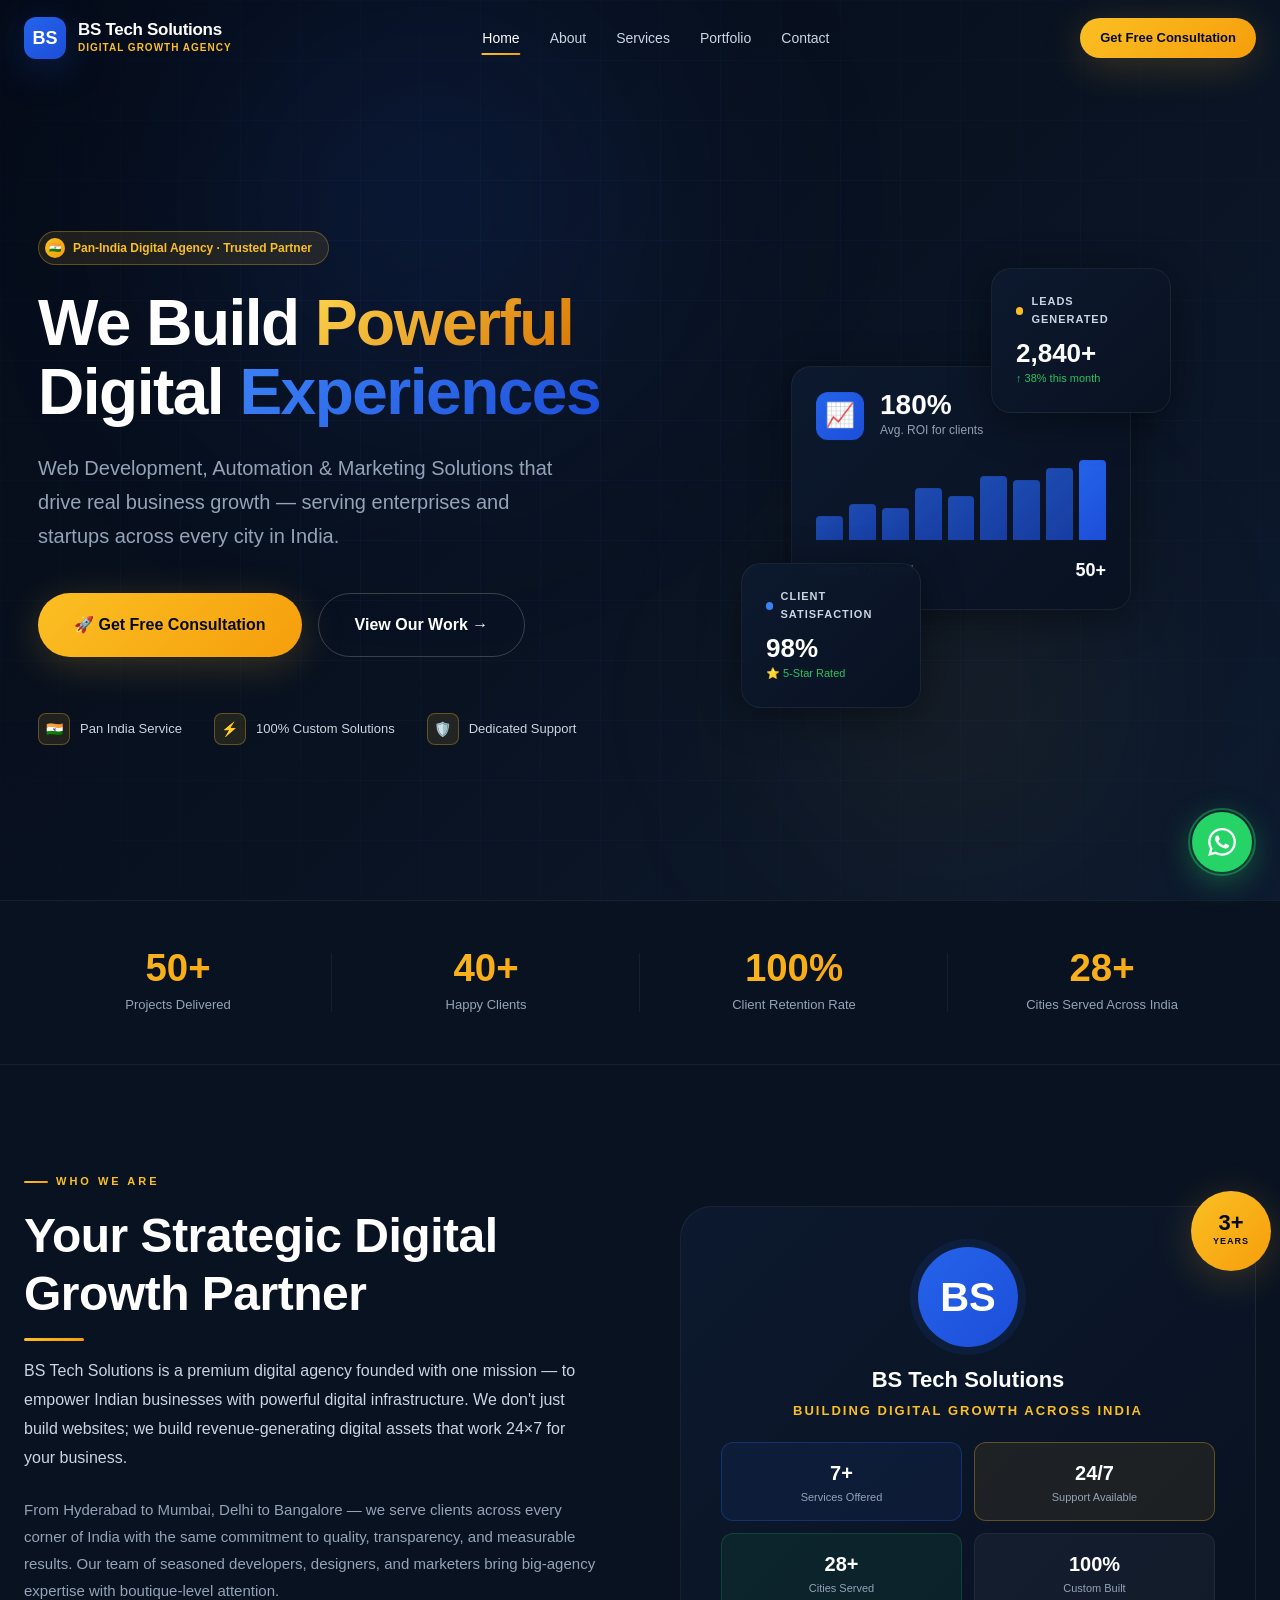
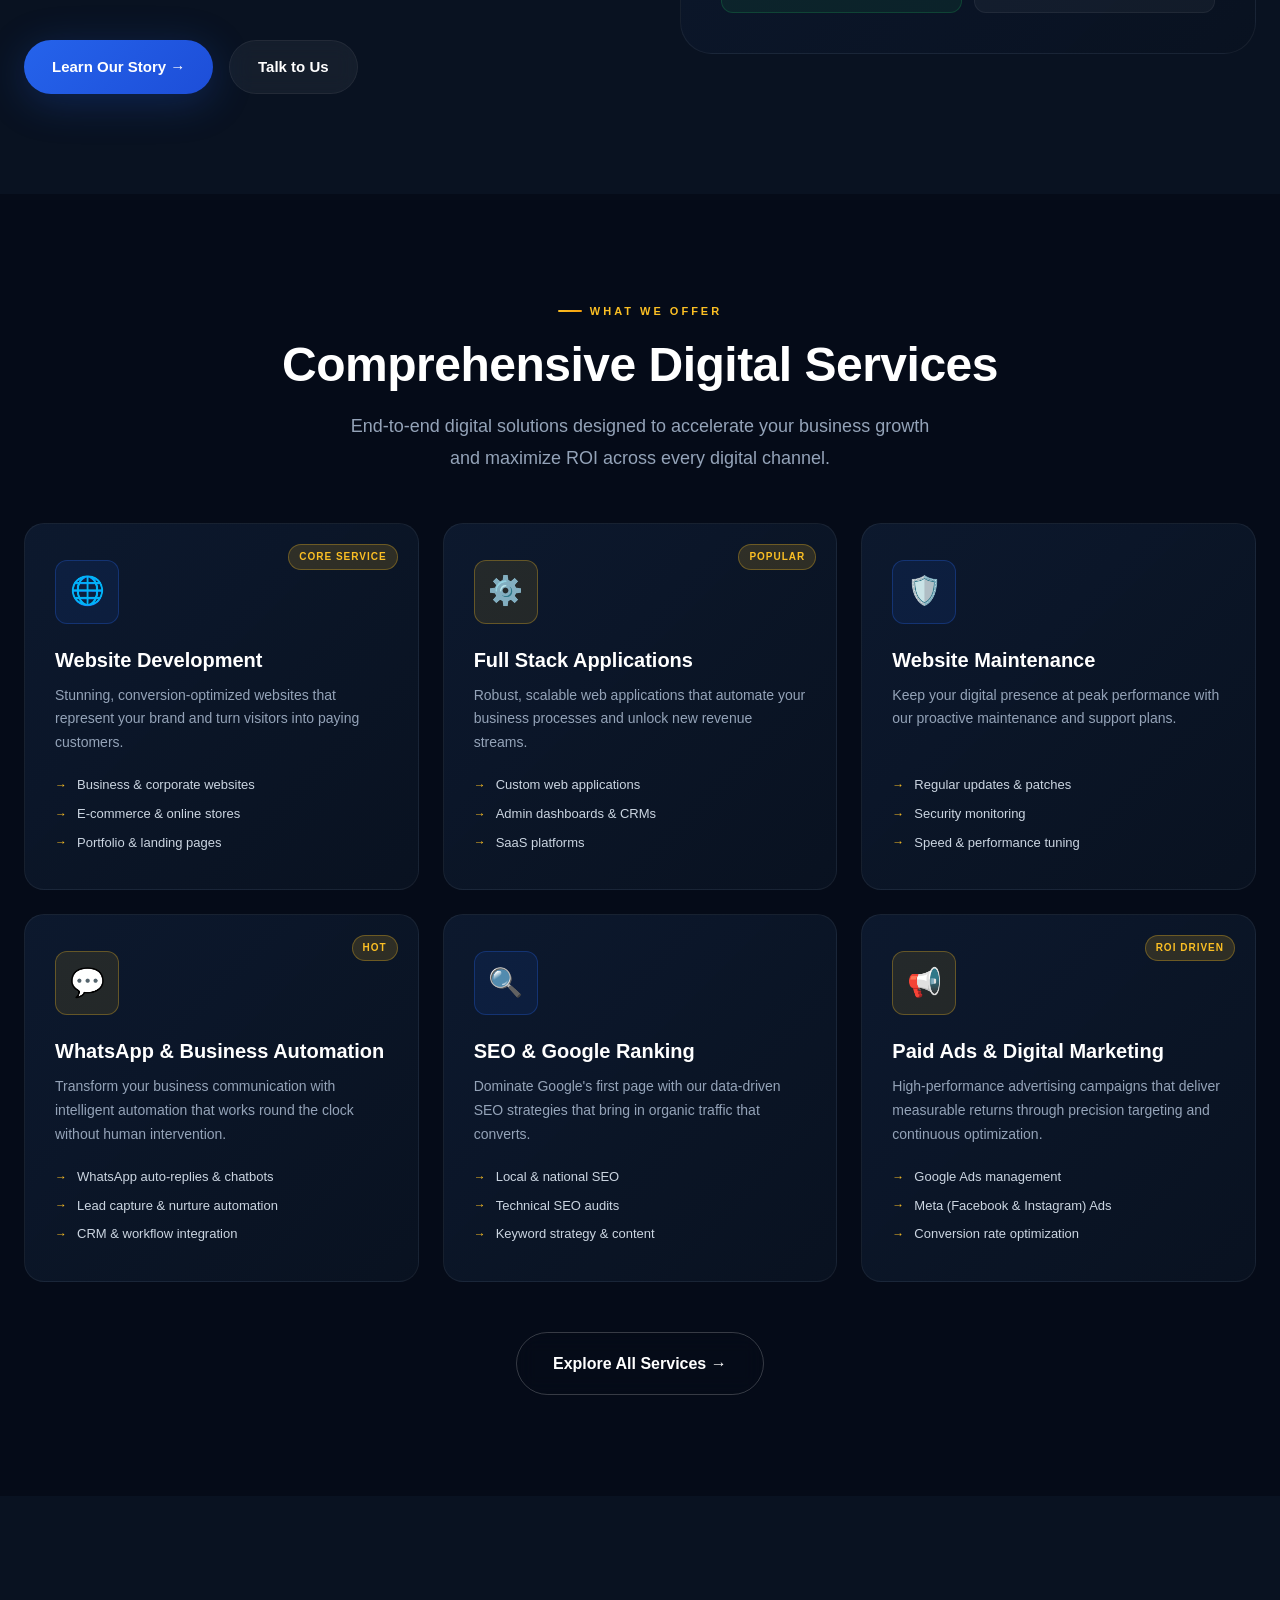
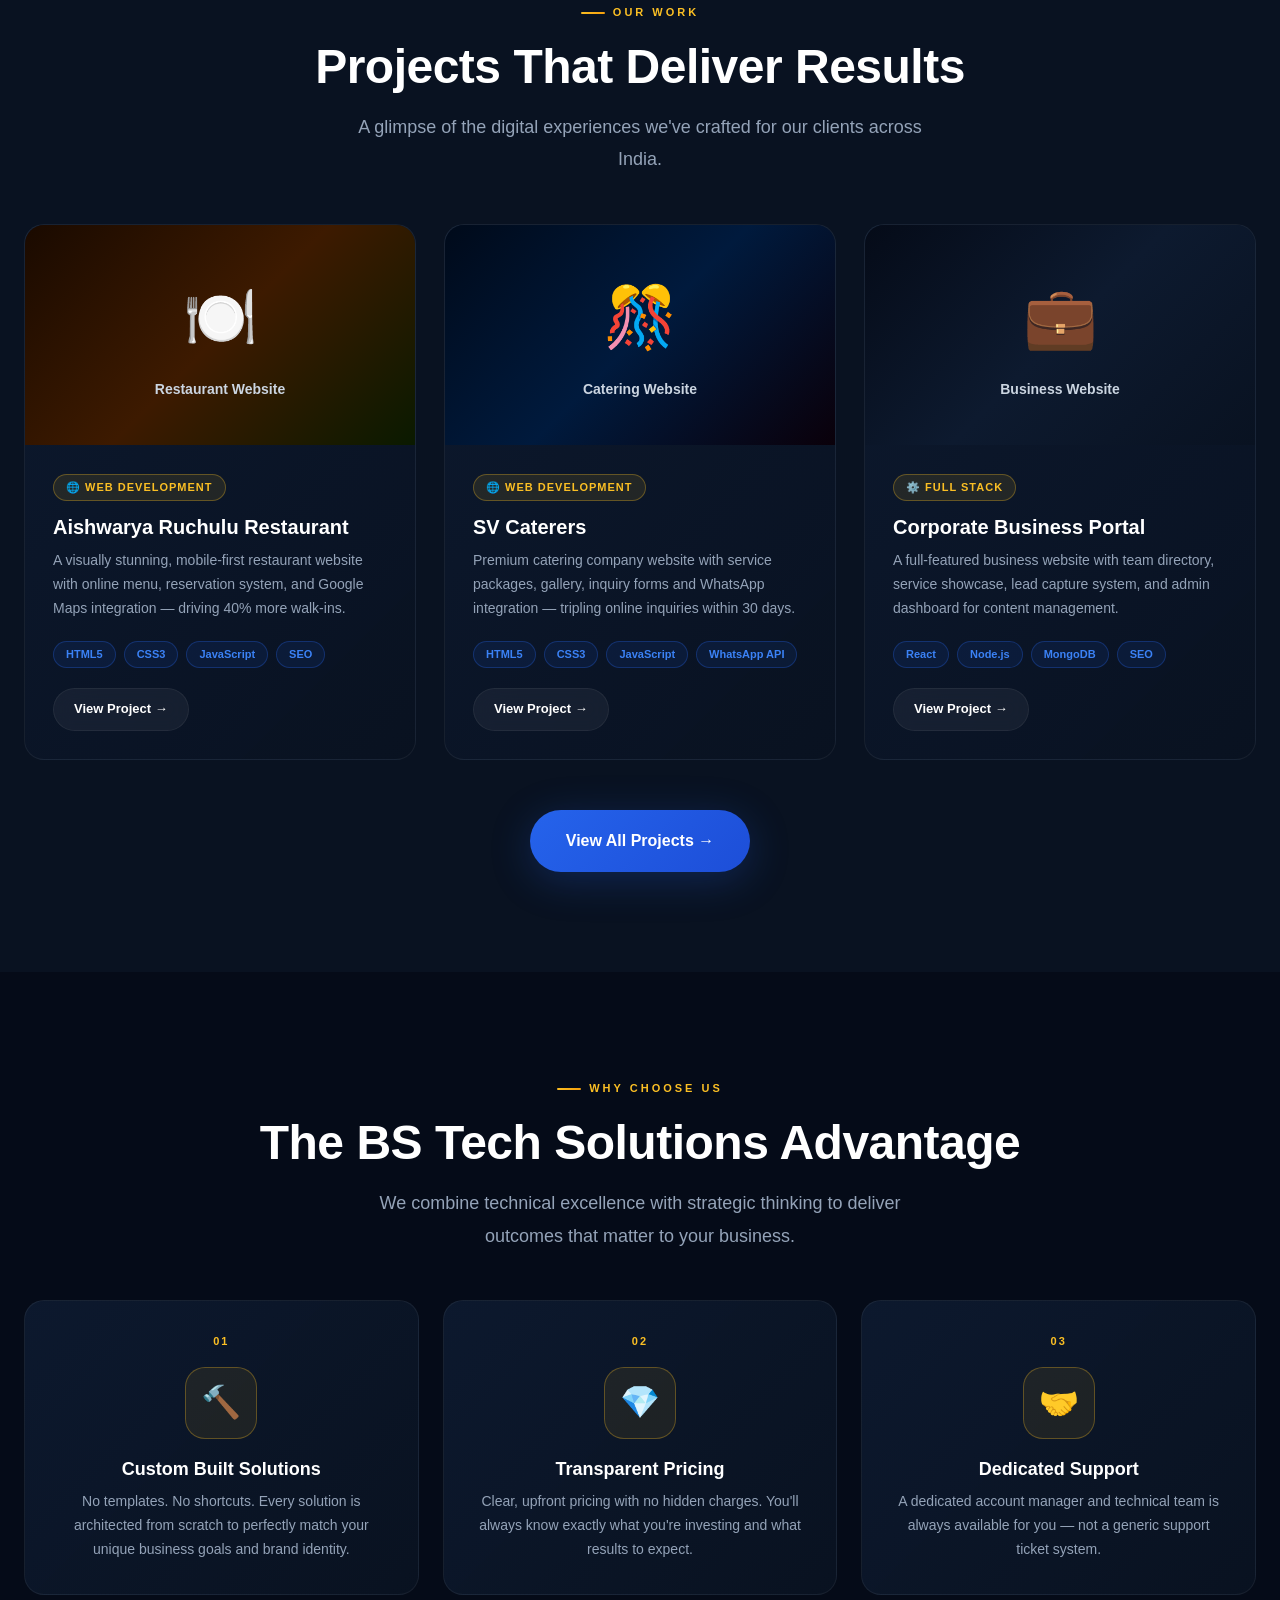
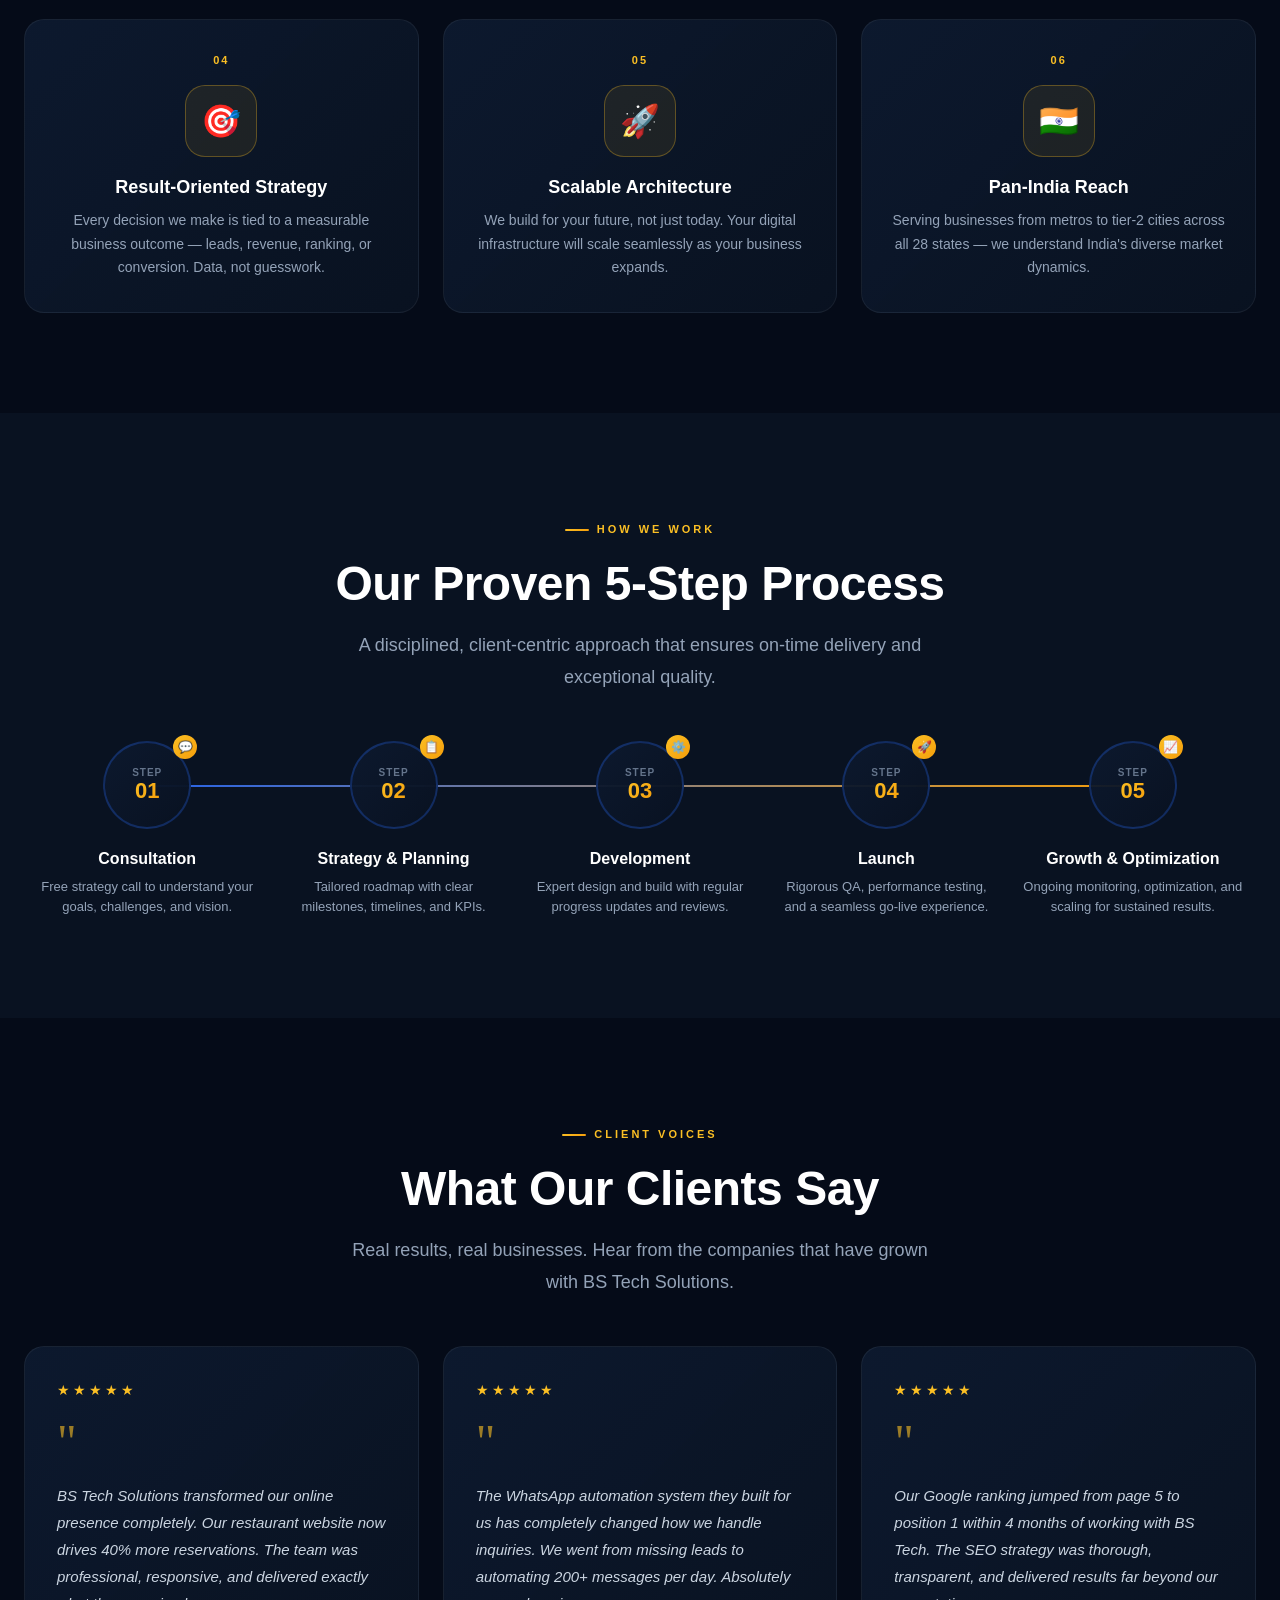
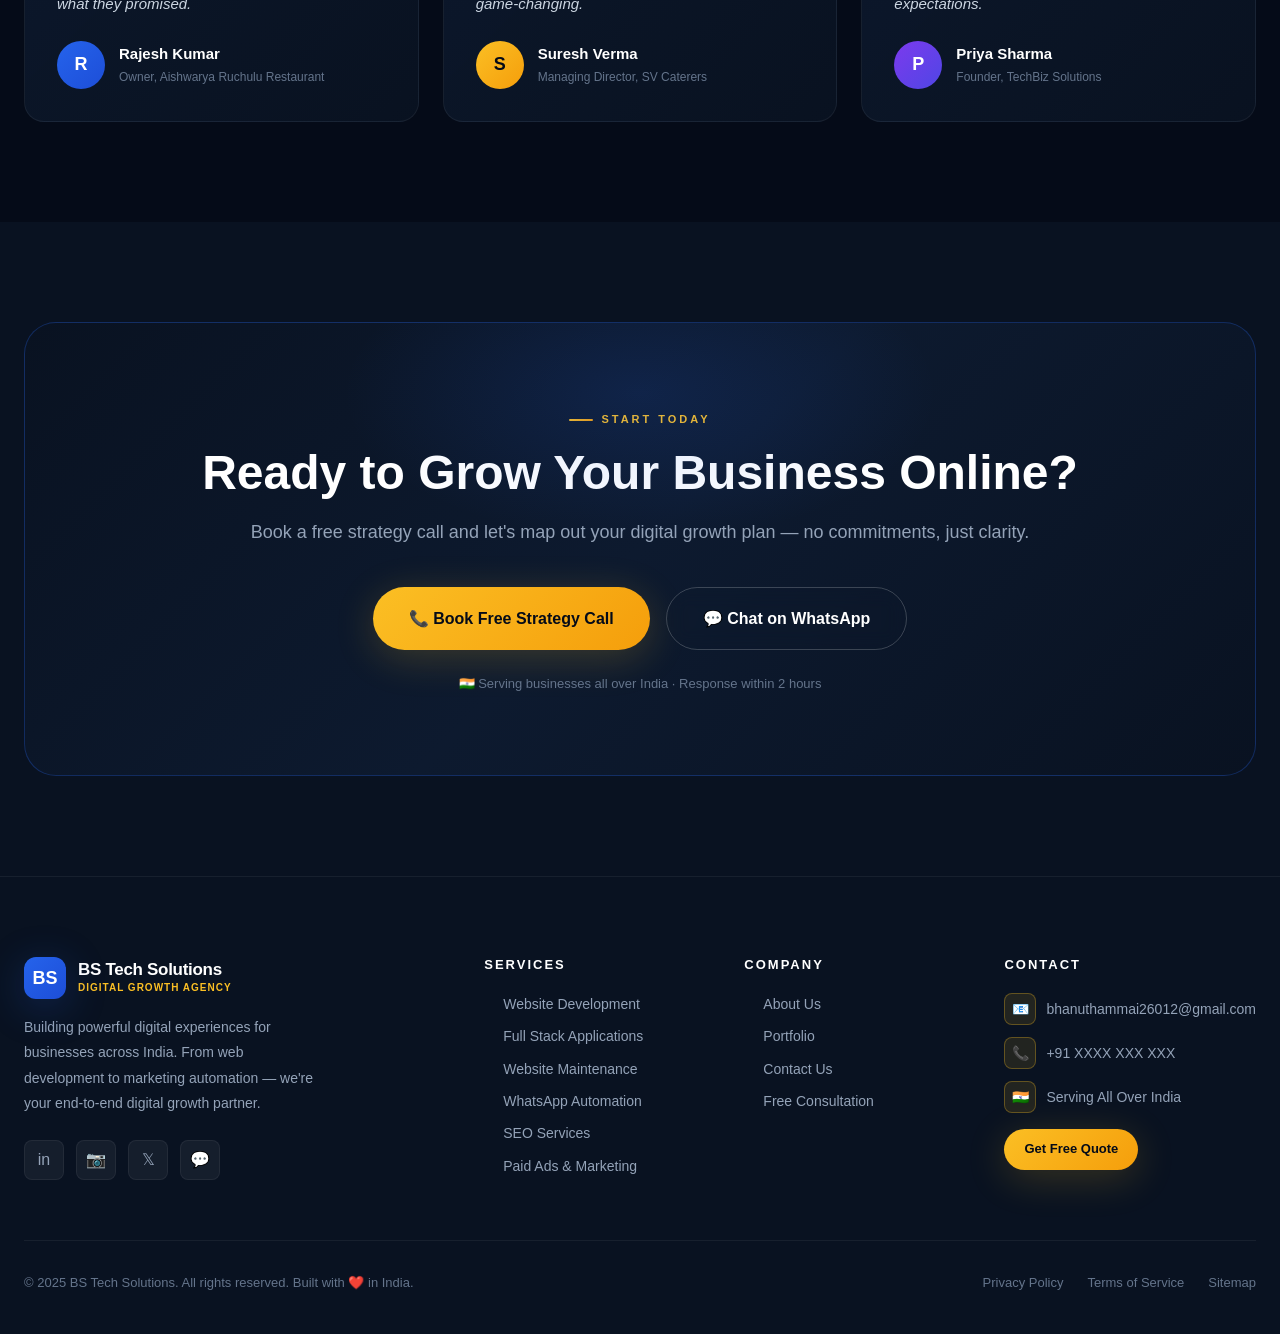
==== commit cfcc3e5a: "Merged updated files, configured Sheet ID, and updated Web App deployment URL" ====
--- a/index.html
+++ b/index.html
@@ -667,7 +667,7 @@
         <h4>Contact</h4>
         <div class="footer-contact-item">
           <div class="footer-contact-icon">📧</div>
-          <span>info@bstechsolutions.in</span>
+          <span>bhanuthammai26012@gmail.com</span>
         </div>
         <div class="footer-contact-item">
           <div class="footer-contact-icon">📞</div>
--- a/css/style.css
+++ b/css/style.css
@@ -1,9 +1,11 @@
 /* ============================================================
-   BS Tech Solutions — Global Design System
+   BS Tech Solutions — Global Design System v2
    Dark + Blue + Gold Premium Theme
+   FIXES: Mobile layout, performance, new components
    ============================================================ */
 
-@import url('https://fonts.googleapis.com/css2?family=Inter:wght@300;400;500;600;700;800;900&family=Playfair+Display:wght@700;800&display=swap');
+/* ─── FONT PRELOAD (moved to HTML <head> for performance) ─── */
+/* Use <link rel="preconnect"> + <link rel="stylesheet"> in HTML instead of @import */
 
 /* ─── CSS VARIABLES ──────────────────────────────────────── */
 :root {
@@ -31,6 +33,7 @@
   --gray-300: #CBD5E1;
   --gray-400: #94A3B8;
   --gray-500: #64748B;
+  --gray-600: #475569;
 
   --gradient-hero: linear-gradient(135deg, #050B18 0%, #091221 50%, #0D1A2F 100%);
   --gradient-blue: linear-gradient(135deg, #2563EB 0%, #1D4ED8 100%);
@@ -41,9 +44,9 @@
   --border-blue: rgba(37,99,235,0.3);
   --border-gold: rgba(251,191,36,0.3);
 
-  --font-heading: 'Inter', sans-serif;
-  --font-body: 'Inter', sans-serif;
-  --font-display: 'Playfair Display', serif;
+  --font-heading: 'Plus Jakarta Sans', 'Inter', sans-serif;
+  --font-body: 'Plus Jakarta Sans', 'Inter', sans-serif;
+  --font-display: 'Playfair Display', Georgia, serif;
 
   --radius-sm: 8px;
   --radius-md: 12px;
@@ -83,24 +86,15 @@
   line-height: 1.6;
   overflow-x: hidden;
   -webkit-font-smoothing: antialiased;
-}
-
-a {
-  color: inherit;
-  text-decoration: none;
-}
-
-img {
-  max-width: 100%;
-  display: block;
-}
-
-ul, ol {
-  list-style: none;
-}
+  -moz-osx-font-smoothing: grayscale;
+}
+
+a { color: inherit; text-decoration: none; }
+img { max-width: 100%; display: block; }
+ul, ol { list-style: none; }
 
 /* ─── SCROLLBAR ──────────────────────────────────────────── */
-::-webkit-scrollbar { width: 6px; }
+::-webkit-scrollbar { width: 5px; }
 ::-webkit-scrollbar-track { background: var(--dark-900); }
 ::-webkit-scrollbar-thumb {
   background: linear-gradient(var(--blue-500), var(--gold-500));
@@ -135,7 +129,7 @@
   display: inline-flex;
   align-items: center;
   gap: 8px;
-  font-size: 12px;
+  font-size: 11px;
   font-weight: 700;
   letter-spacing: 3px;
   text-transform: uppercase;
@@ -150,12 +144,14 @@
   height: 2px;
   background: var(--gradient-gold);
   border-radius: var(--radius-full);
+  flex-shrink: 0;
 }
 
 .section-title {
   font-size: clamp(28px, 4vw, 48px);
   font-weight: 800;
   margin-bottom: 16px;
+  letter-spacing: -0.5px;
 }
 
 .section-subtitle {
@@ -200,6 +196,7 @@
   transition: var(--transition);
   text-decoration: none;
   white-space: nowrap;
+  font-family: var(--font-body);
 }
 
 .btn-primary {
@@ -207,7 +204,6 @@
   color: var(--white);
   box-shadow: var(--shadow-blue);
 }
-
 .btn-primary:hover {
   transform: translateY(-2px);
   box-shadow: 0 12px 50px rgba(37,99,235,0.4);
@@ -217,8 +213,8 @@
   background: var(--gradient-gold);
   color: var(--dark-900);
   box-shadow: var(--shadow-gold);
-}
-
+  font-weight: 700;
+}
 .btn-gold:hover {
   transform: translateY(-2px);
   box-shadow: 0 12px 50px rgba(251,191,36,0.35);
@@ -230,7 +226,6 @@
   border: 1px solid rgba(255,255,255,0.2);
   backdrop-filter: blur(10px);
 }
-
 .btn-outline:hover {
   border-color: var(--gold-400);
   color: var(--gold-400);
@@ -243,21 +238,13 @@
   border: 1px solid var(--border-subtle);
   backdrop-filter: blur(10px);
 }
-
 .btn-ghost:hover {
   background: rgba(255,255,255,0.1);
   border-color: var(--border-blue);
 }
 
-.btn-lg {
-  padding: 18px 36px;
-  font-size: 16px;
-}
-
-.btn-sm {
-  padding: 10px 20px;
-  font-size: 13px;
-}
+.btn-lg { padding: 18px 36px; font-size: 16px; }
+.btn-sm { padding: 10px 20px; font-size: 13px; }
 
 /* ─── NAVBAR ─────────────────────────────────────────────── */
 .navbar {
@@ -276,12 +263,14 @@
   display: flex;
   align-items: center;
   justify-content: space-between;
-  height: 80px;
+  height: 76px;
+  gap: 16px;
 }
 
 .navbar-scrolled {
-  background: rgba(5, 11, 24, 0.95);
-  backdrop-filter: blur(20px);
+  background: rgba(5, 11, 24, 0.96);
+  backdrop-filter: blur(24px);
+  -webkit-backdrop-filter: blur(24px);
   border-bottom: 1px solid var(--border-subtle);
   box-shadow: 0 4px 30px rgba(0,0,0,0.3);
 }
@@ -290,56 +279,51 @@
   display: flex;
   align-items: center;
   gap: 12px;
+  flex-shrink: 0;
 }
 
 .logo-icon {
-  width: 44px;
-  height: 44px;
+  width: 42px;
+  height: 42px;
   background: var(--gradient-blue);
   border-radius: var(--radius-md);
   display: flex;
   align-items: center;
   justify-content: center;
-  font-size: 20px;
+  font-size: 18px;
   font-weight: 900;
   color: var(--white);
   box-shadow: var(--shadow-blue);
   position: relative;
   overflow: hidden;
+  flex-shrink: 0;
 }
 
 .logo-icon::after {
   content: '';
   position: absolute;
-  top: -50%;
-  left: -50%;
-  width: 200%;
-  height: 200%;
-  background: linear-gradient(45deg, transparent 30%, rgba(255,255,255,0.1) 50%, transparent 70%);
+  top: -50%; left: -50%;
+  width: 200%; height: 200%;
+  background: linear-gradient(45deg, transparent 30%, rgba(255,255,255,0.12) 50%, transparent 70%);
   transform: rotate(45deg) translateY(-100%);
   transition: var(--transition-slow);
 }
-
-.logo:hover .logo-icon::after {
-  transform: rotate(45deg) translateY(100%);
-}
-
-.logo-text {
-  display: flex;
-  flex-direction: column;
-}
+.logo:hover .logo-icon::after { transform: rotate(45deg) translateY(100%); }
+
+.logo-text { display: flex; flex-direction: column; }
 
 .logo-name {
-  font-size: 18px;
+  font-size: 17px;
   font-weight: 800;
   color: var(--white);
   letter-spacing: -0.3px;
+  line-height: 1.2;
 }
 
 .logo-tagline {
   font-size: 10px;
   color: var(--gold-400);
-  font-weight: 500;
+  font-weight: 600;
   letter-spacing: 1px;
   text-transform: uppercase;
 }
@@ -347,17 +331,18 @@
 .nav-links {
   display: flex;
   align-items: center;
-  gap: 4px;
+  gap: 2px;
 }
 
 .nav-link {
-  padding: 8px 16px;
+  padding: 8px 14px;
   font-size: 14px;
   font-weight: 500;
   color: var(--gray-300);
   border-radius: var(--radius-sm);
   transition: var(--transition);
   position: relative;
+  white-space: nowrap;
 }
 
 .nav-link::after {
@@ -373,18 +358,14 @@
   transition: var(--transition);
 }
 
-.nav-link:hover, .nav-link.active {
-  color: var(--white);
-}
-
-.nav-link:hover::after, .nav-link.active::after {
-  width: 60%;
-}
+.nav-link:hover, .nav-link.active { color: var(--white); }
+.nav-link:hover::after, .nav-link.active::after { width: 60%; }
 
 .nav-cta {
   display: flex;
   align-items: center;
   gap: 12px;
+  flex-shrink: 0;
 }
 
 .hamburger {
@@ -396,8 +377,9 @@
   border-radius: var(--radius-sm);
   background: rgba(255,255,255,0.05);
   border: 1px solid var(--border-subtle);
-}
-
+  transition: var(--transition);
+}
+.hamburger:hover { background: rgba(255,255,255,0.1); }
 .hamburger span {
   display: block;
   width: 22px;
@@ -411,26 +393,41 @@
 .mobile-menu {
   display: none;
   position: fixed;
-  top: 80px;
+  top: 76px;
   left: 0;
   right: 0;
-  background: rgba(5,11,24,0.98);
-  backdrop-filter: blur(20px);
+  background: rgba(5,11,24,0.99);
+  backdrop-filter: blur(24px);
+  -webkit-backdrop-filter: blur(24px);
   border-bottom: 1px solid var(--border-subtle);
-  padding: 20px 24px;
+  padding: 16px 20px 24px;
   z-index: 999;
   flex-direction: column;
   gap: 4px;
-}
-
-.mobile-menu.open {
-  display: flex;
-}
+  max-height: calc(100vh - 76px);
+  overflow-y: auto;
+}
+
+.mobile-menu.open { display: flex; }
 
 .mobile-menu .nav-link {
   padding: 14px 16px;
   font-size: 16px;
   border-bottom: 1px solid var(--border-subtle);
+  border-radius: 0;
+}
+
+.mobile-menu .nav-link:last-of-type { border-bottom: none; }
+
+/* ─── SCROLL PROGRESS ────────────────────────────────────── */
+.scroll-progress {
+  position: fixed;
+  top: 0; left: 0;
+  height: 3px;
+  background: linear-gradient(90deg, var(--blue-500), var(--gold-400));
+  z-index: 1001;
+  transition: width 0.1s linear;
+  width: 0%;
 }
 
 /* ─── HERO ───────────────────────────────────────────────── */
@@ -441,17 +438,17 @@
   background: var(--gradient-hero);
   position: relative;
   overflow: hidden;
-  padding-top: 80px;
+  padding-top: 76px;
 }
 
 .hero-bg-grid {
-  position: absolute;
-  inset: 0;
+  position: absolute; inset: 0;
   background-image:
     linear-gradient(rgba(37,99,235,0.06) 1px, transparent 1px),
     linear-gradient(90deg, rgba(37,99,235,0.06) 1px, transparent 1px);
   background-size: 60px 60px;
   mask-image: radial-gradient(ellipse 80% 80% at 50% 50%, black 40%, transparent 100%);
+  -webkit-mask-image: radial-gradient(ellipse 80% 80% at 50% 50%, black 40%, transparent 100%);
 }
 
 .hero-glow {
@@ -460,22 +457,8 @@
   filter: blur(120px);
   pointer-events: none;
 }
-
-.hero-glow-1 {
-  width: 600px;
-  height: 600px;
-  background: radial-gradient(circle, rgba(37,99,235,0.2) 0%, transparent 70%);
-  top: -100px;
-  left: 10%;
-}
-
-.hero-glow-2 {
-  width: 400px;
-  height: 400px;
-  background: radial-gradient(circle, rgba(251,191,36,0.12) 0%, transparent 70%);
-  bottom: 0;
-  right: 10%;
-}
+.hero-glow-1 { width: 600px; height: 600px; background: radial-gradient(circle, rgba(37,99,235,0.2) 0%, transparent 70%); top: -100px; left: 10%; }
+.hero-glow-2 { width: 400px; height: 400px; background: radial-gradient(circle, rgba(251,191,36,0.12) 0%, transparent 70%); bottom: 0; right: 10%; }
 
 .hero-content {
   position: relative;
@@ -502,13 +485,10 @@
 }
 
 .hero-badge-dot {
-  width: 20px;
-  height: 20px;
+  width: 20px; height: 20px;
   background: var(--gradient-gold);
   border-radius: var(--radius-full);
-  display: flex;
-  align-items: center;
-  justify-content: center;
+  display: flex; align-items: center; justify-content: center;
   font-size: 10px;
 }
 
@@ -528,18 +508,9 @@
   max-width: 520px;
 }
 
-.hero-buttons {
-  display: flex;
-  gap: 16px;
-  flex-wrap: wrap;
-  margin-bottom: 56px;
-}
-
-.hero-trust {
-  display: flex;
-  gap: 32px;
-  flex-wrap: wrap;
-}
+.hero-buttons { display: flex; gap: 16px; flex-wrap: wrap; margin-bottom: 56px; }
+
+.hero-trust { display: flex; gap: 32px; flex-wrap: wrap; }
 
 .trust-item {
   display: flex;
@@ -551,32 +522,20 @@
 }
 
 .trust-icon {
-  width: 32px;
-  height: 32px;
+  width: 32px; height: 32px;
   background: rgba(251,191,36,0.1);
   border: 1px solid var(--border-gold);
   border-radius: var(--radius-sm);
-  display: flex;
-  align-items: center;
-  justify-content: center;
+  display: flex; align-items: center; justify-content: center;
   font-size: 14px;
   color: var(--gold-400);
   flex-shrink: 0;
 }
 
 /* Hero Visual */
-.hero-visual {
-  display: flex;
-  justify-content: center;
-  align-items: center;
-  position: relative;
-}
-
-.hero-card-stack {
-  position: relative;
-  width: 420px;
-  height: 480px;
-}
+.hero-visual { display: flex; justify-content: center; align-items: center; position: relative; }
+
+.hero-card-stack { position: relative; width: 420px; height: 480px; }
 
 .hero-floating-card {
   position: absolute;
@@ -588,151 +547,41 @@
   box-shadow: var(--shadow-md);
 }
 
-.hero-card-main {
-  width: 340px;
-  top: 50%;
-  left: 50%;
-  transform: translate(-50%, -50%);
-  z-index: 3;
-}
-
-.hero-card-metric {
-  display: flex;
-  align-items: center;
-  gap: 16px;
-  margin-bottom: 20px;
-}
-
-.metric-icon {
-  width: 48px;
-  height: 48px;
-  border-radius: var(--radius-md);
-  display: flex;
-  align-items: center;
-  justify-content: center;
-  font-size: 24px;
-  background: var(--gradient-blue);
-}
-
-.metric-info .metric-value {
-  font-size: 28px;
-  font-weight: 800;
-  color: var(--white);
-  line-height: 1;
-}
-
-.metric-info .metric-label {
-  font-size: 12px;
-  color: var(--gray-400);
-  margin-top: 2px;
-}
-
-.metric-chart {
-  height: 80px;
-  display: flex;
-  align-items: flex-end;
-  gap: 6px;
-}
-
-.chart-bar {
-  flex: 1;
-  background: var(--gradient-blue);
-  border-radius: 4px 4px 0 0;
-  opacity: 0.7;
-  transition: var(--transition);
-}
-
+.hero-card-main { width: 340px; top: 50%; left: 50%; transform: translate(-50%, -50%); z-index: 3; }
+
+.hero-card-metric { display: flex; align-items: center; gap: 16px; margin-bottom: 20px; }
+
+.metric-icon { width: 48px; height: 48px; border-radius: var(--radius-md); display: flex; align-items: center; justify-content: center; font-size: 24px; background: var(--gradient-blue); }
+
+.metric-info .metric-value { font-size: 28px; font-weight: 800; color: var(--white); line-height: 1; }
+.metric-info .metric-label { font-size: 12px; color: var(--gray-400); margin-top: 2px; }
+
+.metric-chart { height: 80px; display: flex; align-items: flex-end; gap: 6px; }
+
+.chart-bar { flex: 1; background: var(--gradient-blue); border-radius: 4px 4px 0 0; opacity: 0.7; }
 .chart-bar:last-child { opacity: 1; }
 
-.hero-card-sm-1 {
-  width: 180px;
-  top: 20px;
-  right: 0;
-  z-index: 4;
-  animation: floatUp 3s ease-in-out infinite;
-}
-
-.hero-card-sm-2 {
-  width: 180px;
-  bottom: 20px;
-  left: -10px;
-  z-index: 4;
-  animation: floatDown 3.5s ease-in-out infinite;
-}
-
-.sm-card-header {
-  display: flex;
-  align-items: center;
-  gap: 8px;
-  margin-bottom: 12px;
-}
-
-.sm-dot {
-  width: 8px;
-  height: 8px;
-  border-radius: var(--radius-full);
-  background: var(--gold-400);
-}
-
-.sm-card-title {
-  font-size: 11px;
-  font-weight: 600;
-  color: var(--gray-300);
-  text-transform: uppercase;
-  letter-spacing: 1px;
-}
-
-.sm-card-value {
-  font-size: 26px;
-  font-weight: 800;
-  color: var(--white);
-  line-height: 1;
-}
-
-.sm-card-sub {
-  font-size: 11px;
-  color: #22C55E;
-  margin-top: 4px;
-}
-
-@keyframes floatUp {
-  0%, 100% { transform: translateY(0px); }
-  50% { transform: translateY(-15px); }
-}
-
-@keyframes floatDown {
-  0%, 100% { transform: translateY(0px); }
-  50% { transform: translateY(12px); }
-}
+.hero-card-sm-1 { width: 180px; top: 20px; right: 0; z-index: 4; animation: floatUp 3s ease-in-out infinite; }
+.hero-card-sm-2 { width: 180px; bottom: 20px; left: -10px; z-index: 4; animation: floatDown 3.5s ease-in-out infinite; }
+
+.sm-card-header { display: flex; align-items: center; gap: 8px; margin-bottom: 12px; }
+.sm-dot { width: 8px; height: 8px; border-radius: var(--radius-full); background: var(--gold-400); }
+.sm-card-title { font-size: 11px; font-weight: 600; color: var(--gray-300); text-transform: uppercase; letter-spacing: 1px; }
+.sm-card-value { font-size: 26px; font-weight: 800; color: var(--white); line-height: 1; }
+.sm-card-sub { font-size: 11px; color: #22C55E; margin-top: 4px; }
+
+@keyframes floatUp { 0%, 100% { transform: translateY(0px); } 50% { transform: translateY(-15px); } }
+@keyframes floatDown { 0%, 100% { transform: translateY(0px); } 50% { transform: translateY(12px); } }
 
 /* ─── STATS BAR ──────────────────────────────────────────── */
-.stats-bar {
-  background: var(--dark-800);
-  border-top: 1px solid var(--border-subtle);
-  border-bottom: 1px solid var(--border-subtle);
-  padding: 32px 0;
-}
-
-.stats-grid {
-  display: grid;
-  grid-template-columns: repeat(4, 1fr);
-  gap: 0;
-}
-
-.stat-item {
-  text-align: center;
-  padding: 16px 24px;
-  position: relative;
-}
+.stats-bar { background: var(--dark-800); border-top: 1px solid var(--border-subtle); border-bottom: 1px solid var(--border-subtle); padding: 32px 0; }
+
+.stats-grid { display: grid; grid-template-columns: repeat(4, 1fr); }
+
+.stat-item { text-align: center; padding: 16px 24px; position: relative; }
 
 .stat-item:not(:last-child)::after {
-  content: '';
-  position: absolute;
-  right: 0;
-  top: 20%;
-  height: 60%;
-  width: 1px;
-  background: var(--border-subtle);
+  content: ''; position: absolute; right: 0; top: 20%; height: 60%; width: 1px; background: var(--border-subtle);
 }
 
 .stat-number {
@@ -745,12 +594,7 @@
   line-height: 1;
 }
 
-.stat-label {
-  font-size: 13px;
-  color: var(--gray-400);
-  margin-top: 8px;
-  font-weight: 500;
-}
+.stat-label { font-size: 13px; color: var(--gray-400); margin-top: 8px; font-weight: 500; }
 
 /* ─── SERVICE CARDS ──────────────────────────────────────── */
 .services-grid {
@@ -767,107 +611,46 @@
   transition: var(--transition);
   position: relative;
   overflow: hidden;
-  cursor: pointer;
-}
-
-.service-card::before {
-  content: '';
-  position: absolute;
-  inset: 0;
-  background: linear-gradient(135deg, rgba(37,99,235,0.05) 0%, transparent 100%);
-  opacity: 0;
-  transition: var(--transition);
-}
-
-.service-card:hover {
-  border-color: var(--border-blue);
-  transform: translateY(-4px);
-  box-shadow: var(--shadow-blue);
-}
-
-.service-card:hover::before { opacity: 1; }
-
-.service-icon {
-  width: 64px;
-  height: 64px;
-  border-radius: var(--radius-md);
-  display: flex;
-  align-items: center;
-  justify-content: center;
-  font-size: 28px;
-  margin-bottom: 24px;
-  position: relative;
-}
-
-.service-icon-blue {
-  background: rgba(37,99,235,0.1);
-  border: 1px solid var(--border-blue);
-  color: var(--blue-400);
-}
-
-.service-icon-gold {
-  background: rgba(251,191,36,0.1);
-  border: 1px solid var(--border-gold);
-  color: var(--gold-400);
-}
-
-.service-title {
-  font-size: 20px;
-  font-weight: 700;
-  color: var(--white);
-  margin-bottom: 12px;
-}
-
-.service-desc {
-  font-size: 14px;
-  color: var(--gray-400);
-  line-height: 1.7;
-  margin-bottom: 20px;
-}
-
-.service-features {
   display: flex;
   flex-direction: column;
-  gap: 8px;
-}
-
-.service-feature {
-  display: flex;
-  align-items: center;
-  gap: 10px;
-  font-size: 13px;
-  color: var(--gray-300);
-}
-
-.service-feature::before {
-  content: '→';
-  color: var(--gold-400);
-  font-weight: 700;
-  font-size: 12px;
-  flex-shrink: 0;
-}
+}
+
+.service-card::before {
+  content: ''; position: absolute; inset: 0;
+  background: linear-gradient(135deg, rgba(37,99,235,0.05) 0%, transparent 100%);
+  opacity: 0; transition: var(--transition);
+}
+
+.service-card:hover { border-color: var(--border-blue); transform: translateY(-4px); box-shadow: var(--shadow-blue); }
+.service-card:hover::before { opacity: 1; }
+
+.service-icon {
+  width: 64px; height: 64px;
+  border-radius: var(--radius-md);
+  display: flex; align-items: center; justify-content: center;
+  font-size: 28px; margin-bottom: 24px; position: relative;
+}
+
+.service-icon-blue { background: rgba(37,99,235,0.1); border: 1px solid var(--border-blue); }
+.service-icon-gold { background: rgba(251,191,36,0.1); border: 1px solid var(--border-gold); }
+
+.service-title { font-size: 20px; font-weight: 700; color: var(--white); margin-bottom: 12px; }
+.service-desc { font-size: 14px; color: var(--gray-400); line-height: 1.7; margin-bottom: 20px; flex: 1; }
+
+.service-features { display: flex; flex-direction: column; gap: 8px; }
+
+.service-feature { display: flex; align-items: center; gap: 10px; font-size: 13px; color: var(--gray-300); }
+.service-feature::before { content: '→'; color: var(--gold-400); font-weight: 700; font-size: 12px; flex-shrink: 0; }
 
 .service-badge {
-  position: absolute;
-  top: 20px;
-  right: 20px;
-  padding: 4px 10px;
-  border-radius: var(--radius-full);
-  font-size: 10px;
-  font-weight: 700;
-  letter-spacing: 1px;
-  text-transform: uppercase;
-  background: rgba(251,191,36,0.15);
-  color: var(--gold-400);
-  border: 1px solid var(--border-gold);
-}
-
-/* ─── PORTFOLIO / PROJECT CARDS ──────────────────────────── */
-.portfolio-grid {
-  display: grid;
-  grid-template-columns: repeat(3, 1fr);
-  gap: 28px;
-}
+  position: absolute; top: 20px; right: 20px;
+  padding: 4px 10px; border-radius: var(--radius-full);
+  font-size: 10px; font-weight: 700; letter-spacing: 1px; text-transform: uppercase;
+  background: rgba(251,191,36,0.15); color: var(--gold-400); border: 1px solid var(--border-gold);
+}
+
+/* ─── PORTFOLIO CARDS ────────────────────────────────────── */
+.portfolio-grid { display: grid; grid-template-columns: repeat(3, 1fr); gap: 28px; }
 
 .portfolio-card {
   background: var(--gradient-card);
@@ -877,93 +660,42 @@
   transition: var(--transition);
 }
 
-.portfolio-card:hover {
-  border-color: var(--border-blue);
-  transform: translateY(-6px);
-  box-shadow: var(--shadow-blue);
-}
-
-.portfolio-img {
-  width: 100%;
-  height: 220px;
-  object-fit: cover;
-  transition: var(--transition-slow);
-}
-
-.portfolio-card:hover .portfolio-img {
-  transform: scale(1.04);
-}
+.portfolio-card:hover { border-color: var(--border-blue); transform: translateY(-6px); box-shadow: var(--shadow-blue); }
+
+.portfolio-img { width: 100%; height: 220px; object-fit: cover; transition: var(--transition-slow); }
+.portfolio-card:hover .portfolio-img { transform: scale(1.04); }
 
 .portfolio-img-placeholder {
-  width: 100%;
-  height: 220px;
-  display: flex;
-  flex-direction: column;
-  align-items: center;
-  justify-content: center;
-  font-size: 48px;
-  gap: 12px;
-  position: relative;
-  overflow: hidden;
-}
-
-.portfolio-body {
-  padding: 28px;
-}
+  width: 100%; height: 220px;
+  display: flex; flex-direction: column; align-items: center; justify-content: center;
+  font-size: 48px; gap: 12px; position: relative; overflow: hidden;
+}
+
+.portfolio-body { padding: 28px; }
 
 .portfolio-type {
-  display: inline-flex;
-  align-items: center;
-  gap: 6px;
+  display: inline-flex; align-items: center; gap: 6px;
   padding: 4px 12px;
-  background: rgba(251,191,36,0.1);
-  border: 1px solid var(--border-gold);
-  border-radius: var(--radius-full);
-  font-size: 11px;
-  font-weight: 700;
-  color: var(--gold-400);
-  letter-spacing: 1px;
-  text-transform: uppercase;
-  margin-bottom: 14px;
-}
-
-.portfolio-title {
-  font-size: 20px;
-  font-weight: 700;
-  color: var(--white);
-  margin-bottom: 10px;
-}
-
-.portfolio-desc {
-  font-size: 14px;
-  color: var(--gray-400);
-  line-height: 1.7;
-  margin-bottom: 20px;
-}
-
-.portfolio-tech {
-  display: flex;
-  flex-wrap: wrap;
-  gap: 8px;
-  margin-bottom: 20px;
-}
+  background: rgba(251,191,36,0.1); border: 1px solid var(--border-gold);
+  border-radius: var(--radius-full);
+  font-size: 11px; font-weight: 700; color: var(--gold-400);
+  letter-spacing: 1px; text-transform: uppercase; margin-bottom: 14px;
+}
+
+.portfolio-title { font-size: 20px; font-weight: 700; color: var(--white); margin-bottom: 10px; }
+.portfolio-desc { font-size: 14px; color: var(--gray-400); line-height: 1.7; margin-bottom: 20px; }
+
+.portfolio-tech { display: flex; flex-wrap: wrap; gap: 8px; margin-bottom: 20px; }
 
 .tech-tag {
   padding: 4px 12px;
-  background: rgba(37,99,235,0.1);
-  border: 1px solid var(--border-blue);
-  color: var(--blue-400);
-  border-radius: var(--radius-full);
-  font-size: 11px;
-  font-weight: 600;
-}
-
-/* ─── WHY US / FEATURE CARDS ─────────────────────────────── */
-.features-grid {
-  display: grid;
-  grid-template-columns: repeat(3, 1fr);
-  gap: 24px;
-}
+  background: rgba(37,99,235,0.1); border: 1px solid var(--border-blue);
+  color: var(--blue-400); border-radius: var(--radius-full);
+  font-size: 11px; font-weight: 600;
+}
+
+/* ─── FEATURE CARDS ──────────────────────────────────────── */
+.features-grid { display: grid; grid-template-columns: repeat(3, 1fr); gap: 24px; }
 
 .feature-card {
   background: var(--gradient-card);
@@ -974,218 +706,82 @@
   transition: var(--transition);
 }
 
-.feature-card:hover {
-  border-color: var(--border-gold);
-  transform: translateY(-4px);
-  box-shadow: var(--shadow-gold);
-}
-
-.feature-number {
-  font-size: 11px;
-  font-weight: 700;
-  letter-spacing: 2px;
-  text-transform: uppercase;
-  color: var(--gold-400);
-  margin-bottom: 16px;
-  display: block;
-}
+.feature-card:hover { border-color: var(--border-gold); transform: translateY(-4px); box-shadow: var(--shadow-gold); }
+
+.feature-number { font-size: 11px; font-weight: 700; letter-spacing: 2px; text-transform: uppercase; color: var(--gold-400); margin-bottom: 16px; display: block; }
 
 .feature-icon-wrap {
-  width: 72px;
-  height: 72px;
+  width: 72px; height: 72px;
   margin: 0 auto 20px;
-  background: rgba(251,191,36,0.08);
-  border: 1px solid var(--border-gold);
+  background: rgba(251,191,36,0.08); border: 1px solid var(--border-gold);
   border-radius: var(--radius-lg);
-  display: flex;
-  align-items: center;
-  justify-content: center;
-  font-size: 32px;
-  transition: var(--transition);
-}
-
-.feature-card:hover .feature-icon-wrap {
-  background: rgba(251,191,36,0.15);
-  transform: scale(1.1);
-}
-
-.feature-title {
-  font-size: 18px;
-  font-weight: 700;
-  color: var(--white);
-  margin-bottom: 10px;
-}
-
-.feature-desc {
-  font-size: 14px;
-  color: var(--gray-400);
-  line-height: 1.7;
-}
+  display: flex; align-items: center; justify-content: center;
+  font-size: 32px; transition: var(--transition);
+}
+
+.feature-card:hover .feature-icon-wrap { background: rgba(251,191,36,0.15); transform: scale(1.1); }
+
+.feature-title { font-size: 18px; font-weight: 700; color: var(--white); margin-bottom: 10px; }
+.feature-desc { font-size: 14px; color: var(--gray-400); line-height: 1.7; }
 
 /* ─── PROCESS STEPS ──────────────────────────────────────── */
-.process-steps {
-  display: flex;
-  gap: 0;
-  position: relative;
-}
+.process-steps { display: flex; gap: 0; position: relative; }
 
 .process-steps::before {
-  content: '';
-  position: absolute;
-  top: 44px;
-  left: 10%;
-  right: 10%;
-  height: 2px;
+  content: ''; position: absolute;
+  top: 44px; left: 10%; right: 10%; height: 2px;
   background: linear-gradient(90deg, var(--blue-500), var(--gold-500));
   z-index: 0;
 }
 
-.step-item {
-  flex: 1;
-  text-align: center;
-  position: relative;
-  z-index: 2;
-  padding: 0 12px;
-}
+.step-item { flex: 1; text-align: center; position: relative; z-index: 2; padding: 0 12px; }
 
 .step-number {
-  width: 88px;
-  height: 88px;
+  width: 88px; height: 88px;
   margin: 0 auto 20px;
   border-radius: var(--radius-full);
-  background: var(--gradient-card);
-  border: 2px solid var(--border-blue);
-  display: flex;
-  align-items: center;
-  justify-content: center;
-  flex-direction: column;
-  gap: 2px;
-  position: relative;
-  transition: var(--transition);
-}
-
-.step-num-text {
-  font-size: 10px;
-  font-weight: 700;
-  color: var(--gray-500);
-  letter-spacing: 1px;
-  text-transform: uppercase;
-  line-height: 1;
-}
-
-.step-num-value {
-  font-size: 22px;
-  font-weight: 900;
-  background: var(--gradient-gold);
-  -webkit-background-clip: text;
-  -webkit-text-fill-color: transparent;
-  background-clip: text;
-  line-height: 1;
-}
-
-.step-icon {
-  position: absolute;
-  top: -8px;
-  right: -8px;
-  width: 24px;
-  height: 24px;
-  background: var(--gradient-gold);
-  border-radius: var(--radius-full);
-  display: flex;
-  align-items: center;
-  justify-content: center;
-  font-size: 12px;
-}
-
-.step-title {
-  font-size: 16px;
-  font-weight: 700;
-  color: var(--white);
-  margin-bottom: 8px;
-}
-
-.step-desc {
-  font-size: 13px;
-  color: var(--gray-400);
-  line-height: 1.6;
-}
+  background: var(--gradient-card); border: 2px solid var(--border-blue);
+  display: flex; align-items: center; justify-content: center;
+  flex-direction: column; gap: 2px; position: relative; transition: var(--transition);
+}
+
+.step-num-text { font-size: 10px; font-weight: 700; color: var(--gray-500); letter-spacing: 1px; text-transform: uppercase; line-height: 1; }
+.step-num-value { font-size: 22px; font-weight: 900; background: var(--gradient-gold); -webkit-background-clip: text; -webkit-text-fill-color: transparent; background-clip: text; line-height: 1; }
+
+.step-icon { position: absolute; top: -8px; right: -8px; width: 24px; height: 24px; background: var(--gradient-gold); border-radius: var(--radius-full); display: flex; align-items: center; justify-content: center; font-size: 12px; }
+
+.step-title { font-size: 16px; font-weight: 700; color: var(--white); margin-bottom: 8px; }
+.step-desc { font-size: 13px; color: var(--gray-400); line-height: 1.6; }
 
 /* ─── TESTIMONIALS ───────────────────────────────────────── */
-.testimonials-grid {
-  display: grid;
-  grid-template-columns: repeat(3, 1fr);
-  gap: 24px;
-}
+.testimonials-grid { display: grid; grid-template-columns: repeat(3, 1fr); gap: 24px; }
 
 .testimonial-card {
   background: var(--gradient-card);
   border: 1px solid var(--border-subtle);
   border-radius: var(--radius-lg);
-  padding: 32px;
-  position: relative;
-  transition: var(--transition);
-}
-
-.testimonial-card:hover {
-  border-color: var(--border-gold);
-  transform: translateY(-4px);
-}
-
-.testimonial-quote {
-  font-size: 48px;
-  color: var(--gold-400);
-  line-height: 1;
-  margin-bottom: 16px;
-  font-family: Georgia, serif;
-  opacity: 0.6;
-}
-
-.testimonial-text {
-  font-size: 15px;
-  color: var(--gray-300);
-  line-height: 1.8;
-  margin-bottom: 24px;
-  font-style: italic;
-}
-
-.testimonial-author {
-  display: flex;
-  align-items: center;
-  gap: 14px;
-}
+  padding: 32px; position: relative; transition: var(--transition);
+  display: flex; flex-direction: column;
+}
+
+.testimonial-card:hover { border-color: var(--border-gold); transform: translateY(-4px); }
+
+.testimonial-quote { font-size: 48px; color: var(--gold-400); line-height: 1; margin-bottom: 16px; font-family: Georgia, serif; opacity: 0.6; }
+.testimonial-text { font-size: 15px; color: var(--gray-300); line-height: 1.8; margin-bottom: 24px; font-style: italic; flex: 1; }
+
+.testimonial-author { display: flex; align-items: center; gap: 14px; margin-top: auto; }
 
 .author-avatar {
-  width: 48px;
-  height: 48px;
+  width: 48px; height: 48px;
   border-radius: var(--radius-full);
   background: var(--gradient-blue);
-  display: flex;
-  align-items: center;
-  justify-content: center;
-  font-size: 18px;
-  font-weight: 700;
-  color: var(--white);
-  flex-shrink: 0;
-}
-
-.author-name {
-  font-size: 15px;
-  font-weight: 700;
-  color: var(--white);
-}
-
-.author-title {
-  font-size: 12px;
-  color: var(--gray-500);
-  margin-top: 2px;
-}
-
-.testimonial-stars {
-  display: flex;
-  gap: 3px;
-  margin-bottom: 16px;
-}
-
+  display: flex; align-items: center; justify-content: center;
+  font-size: 18px; font-weight: 700; color: var(--white); flex-shrink: 0;
+}
+
+.author-name { font-size: 15px; font-weight: 700; color: var(--white); }
+.author-title { font-size: 12px; color: var(--gray-500); margin-top: 2px; }
+.testimonial-stars { display: flex; gap: 3px; margin-bottom: 16px; }
 .star { color: var(--gold-400); font-size: 14px; }
 
 /* ─── CTA BANNER ─────────────────────────────────────────── */
@@ -1194,42 +790,19 @@
   border: 1px solid var(--border-blue);
   border-radius: var(--radius-xl);
   padding: 80px 60px;
-  text-align: center;
-  position: relative;
-  overflow: hidden;
+  text-align: center; position: relative; overflow: hidden;
 }
 
 .cta-banner::before {
-  content: '';
-  position: absolute;
-  top: -80px;
-  left: 50%;
-  transform: translateX(-50%);
-  width: 600px;
-  height: 300px;
+  content: ''; position: absolute; top: -80px; left: 50%; transform: translateX(-50%);
+  width: 600px; height: 300px;
   background: radial-gradient(ellipse, rgba(37,99,235,0.15) 0%, transparent 70%);
   pointer-events: none;
 }
 
-.cta-title {
-  font-size: clamp(28px, 4vw, 48px);
-  font-weight: 900;
-  color: var(--white);
-  margin-bottom: 16px;
-}
-
-.cta-sub {
-  font-size: 18px;
-  color: var(--gray-400);
-  margin-bottom: 40px;
-}
-
-.cta-buttons {
-  display: flex;
-  gap: 16px;
-  justify-content: center;
-  flex-wrap: wrap;
-}
+.cta-title { font-size: clamp(28px, 4vw, 48px); font-weight: 900; color: var(--white); margin-bottom: 16px; }
+.cta-sub { font-size: 18px; color: var(--gray-400); margin-bottom: 40px; }
+.cta-buttons { display: flex; gap: 16px; justify-content: center; flex-wrap: wrap; }
 
 /* ─── FOOTER ─────────────────────────────────────────────── */
 .footer {
@@ -1245,167 +818,68 @@
   margin-bottom: 60px;
 }
 
-.footer-about p {
-  font-size: 14px;
-  color: var(--gray-400);
-  line-height: 1.8;
-  margin: 16px 0 24px;
-  max-width: 300px;
-}
-
-.footer-socials {
-  display: flex;
-  gap: 12px;
-}
+.footer-about p { font-size: 14px; color: var(--gray-400); line-height: 1.8; margin: 16px 0 24px; max-width: 300px; }
+
+.footer-socials { display: flex; gap: 12px; }
 
 .social-link {
-  width: 40px;
-  height: 40px;
-  background: rgba(255,255,255,0.05);
-  border: 1px solid var(--border-subtle);
+  width: 40px; height: 40px;
+  background: rgba(255,255,255,0.05); border: 1px solid var(--border-subtle);
   border-radius: var(--radius-sm);
-  display: flex;
-  align-items: center;
-  justify-content: center;
-  font-size: 16px;
-  color: var(--gray-400);
-  transition: var(--transition);
-  text-decoration: none;
-}
-
-.social-link:hover {
-  background: var(--gradient-blue);
-  border-color: var(--blue-500);
-  color: var(--white);
-  transform: translateY(-2px);
-}
-
-.footer-col h4 {
-  font-size: 14px;
-  font-weight: 700;
-  color: var(--white);
-  text-transform: uppercase;
-  letter-spacing: 2px;
-  margin-bottom: 20px;
-}
-
-.footer-links {
-  display: flex;
-  flex-direction: column;
-  gap: 10px;
-}
-
-.footer-link {
-  font-size: 14px;
-  color: var(--gray-400);
-  transition: var(--transition);
-  display: flex;
-  align-items: center;
-  gap: 8px;
-}
-
-.footer-link::before {
-  content: '→';
-  font-size: 11px;
-  color: var(--gold-500);
-  opacity: 0;
-  transition: var(--transition);
-}
-
-.footer-link:hover {
-  color: var(--gold-400);
-  padding-left: 4px;
-}
-
-.footer-link:hover::before {
-  opacity: 1;
-}
-
-.footer-contact-item {
-  display: flex;
-  align-items: center;
-  gap: 10px;
-  font-size: 14px;
-  color: var(--gray-400);
-  margin-bottom: 12px;
-}
+  display: flex; align-items: center; justify-content: center;
+  font-size: 16px; color: var(--gray-400); transition: var(--transition);
+}
+
+.social-link:hover { background: var(--gradient-blue); border-color: var(--blue-500); color: var(--white); transform: translateY(-2px); }
+
+.footer-col h4 { font-size: 13px; font-weight: 700; color: var(--white); text-transform: uppercase; letter-spacing: 2px; margin-bottom: 20px; }
+
+.footer-links { display: flex; flex-direction: column; gap: 10px; }
+
+.footer-link { font-size: 14px; color: var(--gray-400); transition: var(--transition); display: flex; align-items: center; gap: 8px; }
+
+.footer-link::before { content: '→'; font-size: 11px; color: var(--gold-500); opacity: 0; transition: var(--transition); }
+.footer-link:hover { color: var(--gold-400); padding-left: 4px; }
+.footer-link:hover::before { opacity: 1; }
+
+.footer-contact-item { display: flex; align-items: center; gap: 10px; font-size: 14px; color: var(--gray-400); margin-bottom: 12px; }
 
 .footer-contact-icon {
-  width: 32px;
-  height: 32px;
-  background: rgba(251,191,36,0.1);
-  border: 1px solid var(--border-gold);
+  width: 32px; height: 32px;
+  background: rgba(251,191,36,0.1); border: 1px solid var(--border-gold);
   border-radius: var(--radius-sm);
-  display: flex;
-  align-items: center;
-  justify-content: center;
-  font-size: 14px;
-  color: var(--gold-400);
-  flex-shrink: 0;
+  display: flex; align-items: center; justify-content: center;
+  font-size: 14px; color: var(--gold-400); flex-shrink: 0;
 }
 
 .footer-bottom {
   border-top: 1px solid var(--border-subtle);
   padding-top: 32px;
-  display: flex;
-  align-items: center;
-  justify-content: space-between;
-  gap: 16px;
-  flex-wrap: wrap;
-}
-
-.footer-bottom p {
-  font-size: 13px;
-  color: var(--gray-500);
-}
-
-.footer-bottom-links {
-  display: flex;
-  gap: 24px;
-}
-
-.footer-bottom-links a {
-  font-size: 13px;
-  color: var(--gray-500);
-  transition: var(--transition);
-}
-
-.footer-bottom-links a:hover {
-  color: var(--gold-400);
-}
-
-/* ─── WHATSAPP FLOAT BTN ─────────────────────────────────── */
+  display: flex; align-items: center; justify-content: space-between;
+  gap: 16px; flex-wrap: wrap;
+}
+
+.footer-bottom p { font-size: 13px; color: var(--gray-500); }
+
+.footer-bottom-links { display: flex; gap: 24px; }
+.footer-bottom-links a { font-size: 13px; color: var(--gray-500); transition: var(--transition); }
+.footer-bottom-links a:hover { color: var(--gold-400); }
+
+/* ─── WHATSAPP FLOAT ─────────────────────────────────────── */
 .whatsapp-float {
-  position: fixed;
-  bottom: 28px;
-  right: 28px;
-  z-index: 998;
-  width: 60px;
-  height: 60px;
-  background: #25D366;
-  border-radius: var(--radius-full);
-  display: flex;
-  align-items: center;
-  justify-content: center;
-  box-shadow: 0 8px 32px rgba(37,211,102,0.4);
-  transition: var(--transition);
+  position: fixed; bottom: 28px; right: 28px; z-index: 998;
+  width: 60px; height: 60px;
+  background: #25D366; border-radius: var(--radius-full);
+  display: flex; align-items: center; justify-content: center;
+  box-shadow: 0 8px 32px rgba(37,211,102,0.4); transition: var(--transition);
   text-decoration: none;
 }
 
-.whatsapp-float:hover {
-  transform: scale(1.1);
-  box-shadow: 0 12px 40px rgba(37,211,102,0.5);
-}
-
-.whatsapp-float svg {
-  width: 28px;
-  height: 28px;
-  fill: white;
-}
+.whatsapp-float:hover { transform: scale(1.1); box-shadow: 0 12px 40px rgba(37,211,102,0.5); }
+.whatsapp-float svg { width: 28px; height: 28px; fill: white; }
 
 .whatsapp-float .wa-pulse {
-  position: absolute;
-  inset: -4px;
+  position: absolute; inset: -4px;
   border-radius: var(--radius-full);
   border: 2px solid rgba(37,211,102,0.4);
   animation: waPulse 2s ease-out infinite;
@@ -1419,357 +893,285 @@
 /* Mobile Call Button */
 .mobile-call-btn {
   display: none;
-  position: fixed;
-  bottom: 28px;
-  left: 28px;
-  z-index: 998;
-  background: var(--gradient-blue);
-  color: var(--white);
-  padding: 14px 22px;
-  border-radius: var(--radius-full);
-  font-size: 14px;
-  font-weight: 700;
-  text-decoration: none;
-  align-items: center;
-  gap: 8px;
-  box-shadow: var(--shadow-blue);
-  transition: var(--transition);
-}
-
-.mobile-call-btn:hover {
-  transform: translateY(-2px);
-  box-shadow: 0 12px 40px rgba(37,99,235,0.4);
-}
+  position: fixed; bottom: 28px; left: 28px; z-index: 998;
+  background: var(--gradient-blue); color: var(--white);
+  padding: 14px 22px; border-radius: var(--radius-full);
+  font-size: 14px; font-weight: 700; text-decoration: none;
+  align-items: center; gap: 8px;
+  box-shadow: var(--shadow-blue); transition: var(--transition);
+  font-family: var(--font-body);
+}
+
+.mobile-call-btn:hover { transform: translateY(-2px); }
 
 /* ─── CONTACT FORM ───────────────────────────────────────── */
-.contact-grid {
-  display: grid;
-  grid-template-columns: 1fr 1fr;
-  gap: 60px;
-  align-items: start;
-}
-
-.form-group {
-  margin-bottom: 20px;
-}
+.contact-grid { display: grid; grid-template-columns: 1fr 1fr; gap: 60px; align-items: start; }
+
+.form-group { margin-bottom: 20px; }
 
 .form-group label {
-  display: block;
-  font-size: 13px;
-  font-weight: 600;
-  color: var(--gray-300);
-  margin-bottom: 8px;
-  text-transform: uppercase;
-  letter-spacing: 1px;
+  display: block; font-size: 12px; font-weight: 700; color: var(--gray-300);
+  margin-bottom: 8px; text-transform: uppercase; letter-spacing: 1px;
 }
 
 .form-group input,
 .form-group select,
 .form-group textarea {
   width: 100%;
-  background: rgba(255,255,255,0.04);
-  border: 1px solid var(--border-subtle);
+  background: rgba(255,255,255,0.04); border: 1px solid var(--border-subtle);
   border-radius: var(--radius-md);
-  padding: 14px 18px;
-  font-size: 15px;
-  color: var(--white);
-  font-family: var(--font-body);
-  transition: var(--transition);
-  outline: none;
+  padding: 14px 18px; font-size: 15px; color: var(--white);
+  font-family: var(--font-body); transition: var(--transition); outline: none;
 }
 
 .form-group input::placeholder,
-.form-group textarea::placeholder {
-  color: var(--gray-500);
-}
+.form-group textarea::placeholder { color: var(--gray-500); }
 
 .form-group input:focus,
 .form-group select:focus,
 .form-group textarea:focus {
   border-color: var(--blue-500);
-  background: rgba(37,99,235,0.05);
+  background: rgba(37,99,235,0.06);
   box-shadow: 0 0 0 3px rgba(37,99,235,0.15);
 }
 
-.form-group select option {
-  background: var(--dark-800);
-  color: var(--white);
-}
-
-.form-group textarea {
-  height: 140px;
-  resize: vertical;
-}
-
-.form-row {
-  display: grid;
-  grid-template-columns: 1fr 1fr;
-  gap: 16px;
-}
-
-/* ─── INFO CARDS (contact page) ──────────────────────────── */
+.form-group input.field-error,
+.form-group select.field-error,
+.form-group textarea.field-error {
+  border-color: #EF4444;
+  box-shadow: 0 0 0 3px rgba(239,68,68,0.12);
+}
+
+.form-group select option { background: var(--dark-800); color: var(--white); }
+.form-group textarea { height: 140px; resize: vertical; }
+
+.form-row { display: grid; grid-template-columns: 1fr 1fr; gap: 16px; }
+
+/* ─── INFO CARDS ─────────────────────────────────────────── */
 .info-card {
-  background: var(--gradient-card);
-  border: 1px solid var(--border-subtle);
-  border-radius: var(--radius-lg);
-  padding: 28px;
-  display: flex;
-  align-items: center;
-  gap: 20px;
-  margin-bottom: 16px;
-  transition: var(--transition);
-}
-
-.info-card:hover {
-  border-color: var(--border-gold);
-  transform: translateX(4px);
-}
-
-.info-icon {
-  width: 52px;
-  height: 52px;
-  border-radius: var(--radius-md);
-  display: flex;
-  align-items: center;
-  justify-content: center;
-  font-size: 22px;
-  flex-shrink: 0;
-}
-
-.info-icon-blue { background: rgba(37,99,235,0.1); color: var(--blue-400); }
-.info-icon-gold { background: rgba(251,191,36,0.1); color: var(--gold-400); }
-.info-icon-green { background: rgba(34,197,94,0.1); color: #22C55E; }
-
-.info-title {
-  font-size: 12px;
-  font-weight: 700;
-  text-transform: uppercase;
-  letter-spacing: 2px;
-  color: var(--gray-500);
-  margin-bottom: 4px;
-}
-
-.info-value {
-  font-size: 16px;
-  font-weight: 600;
-  color: var(--white);
-}
+  background: var(--gradient-card); border: 1px solid var(--border-subtle);
+  border-radius: var(--radius-lg); padding: 28px;
+  display: flex; align-items: center; gap: 20px;
+  margin-bottom: 16px; transition: var(--transition);
+}
+
+.info-card:hover { border-color: var(--border-gold); transform: translateX(4px); }
+
+.info-icon { width: 52px; height: 52px; border-radius: var(--radius-md); display: flex; align-items: center; justify-content: center; font-size: 22px; flex-shrink: 0; }
+.info-icon-blue { background: rgba(37,99,235,0.1); }
+.info-icon-gold { background: rgba(251,191,36,0.1); }
+.info-icon-green { background: rgba(34,197,94,0.1); }
+
+.info-title { font-size: 12px; font-weight: 700; text-transform: uppercase; letter-spacing: 2px; color: var(--gray-500); margin-bottom: 4px; }
+.info-value { font-size: 16px; font-weight: 600; color: var(--white); }
 
 /* ─── PAGE HERO ──────────────────────────────────────────── */
 .page-hero {
   padding: 140px 0 80px;
   background: var(--gradient-hero);
-  position: relative;
-  overflow: hidden;
+  position: relative; overflow: hidden;
 }
 
 .page-hero-grid {
-  position: absolute;
-  inset: 0;
+  position: absolute; inset: 0;
   background-image:
     linear-gradient(rgba(37,99,235,0.05) 1px, transparent 1px),
     linear-gradient(90deg, rgba(37,99,235,0.05) 1px, transparent 1px);
   background-size: 60px 60px;
 }
 
-.page-hero-content {
-  position: relative;
-  z-index: 2;
-  max-width: 700px;
-}
-
-.breadcrumb {
-  display: flex;
-  align-items: center;
-  gap: 8px;
-  margin-bottom: 24px;
-  font-size: 13px;
-  color: var(--gray-500);
-}
-
+.page-hero-content { position: relative; z-index: 2; max-width: 700px; }
+
+.breadcrumb { display: flex; align-items: center; gap: 8px; margin-bottom: 24px; font-size: 13px; color: var(--gray-500); flex-wrap: wrap; }
 .breadcrumb a { color: var(--gold-400); }
-.breadcrumb span { color: var(--gray-600); }
 
 /* ─── ABOUT PAGE ─────────────────────────────────────────── */
-.about-grid {
+.about-grid { display: grid; grid-template-columns: 1fr 1fr; gap: 80px; align-items: center; }
+
+.about-visual-card {
+  background: var(--gradient-card); border: 1px solid var(--border-subtle);
+  border-radius: var(--radius-xl); padding: 40px; text-align: center; position: relative;
+}
+
+.about-avatar {
+  width: 100px; height: 100px;
+  border-radius: var(--radius-full); background: var(--gradient-blue);
+  margin: 0 auto 20px;
+  display: flex; align-items: center; justify-content: center;
+  font-size: 40px; font-weight: 900; color: var(--white);
+  box-shadow: 0 0 0 8px rgba(37,99,235,0.1);
+}
+
+.about-badge {
+  position: absolute; top: -16px; right: -16px;
+  width: 80px; height: 80px;
+  background: var(--gradient-gold); border-radius: var(--radius-full);
+  display: flex; align-items: center; justify-content: center;
+  flex-direction: column; box-shadow: var(--shadow-gold);
+}
+
+.tech-stack-grid { display: grid; grid-template-columns: repeat(4, 1fr); gap: 12px; }
+
+.tech-item {
+  background: rgba(255,255,255,0.04); border: 1px solid var(--border-subtle);
+  border-radius: var(--radius-md); padding: 16px 12px; text-align: center; transition: var(--transition);
+}
+
+.tech-item:hover { border-color: var(--border-blue); background: rgba(37,99,235,0.05); }
+.tech-item-icon { font-size: 28px; margin-bottom: 8px; }
+.tech-item-name { font-size: 11px; font-weight: 600; color: var(--gray-300); }
+
+/* ─── SERVICE DETAIL PAGE ────────────────────────────────── */
+.service-detail-card {
+  background: var(--gradient-card); border: 1px solid var(--border-subtle);
+  border-radius: var(--radius-xl); padding: 48px; margin-bottom: 24px;
+  display: grid; grid-template-columns: 1fr 1fr; gap: 60px; align-items: center;
+  transition: var(--transition);
+}
+
+.service-detail-card:hover { border-color: var(--border-blue); }
+.service-detail-card.reverse { direction: rtl; }
+.service-detail-card.reverse > * { direction: ltr; }
+
+.service-detail-benefits { display: flex; flex-direction: column; gap: 12px; }
+
+.benefit-item {
+  display: flex; align-items: flex-start; gap: 14px;
+  padding: 14px 16px;
+  background: rgba(255,255,255,0.02); border: 1px solid var(--border-subtle);
+  border-radius: var(--radius-md); transition: var(--transition);
+}
+
+.benefit-item:hover { border-color: var(--border-blue); background: rgba(37,99,235,0.04); }
+
+.benefit-check {
+  width: 24px; height: 24px;
+  background: rgba(37,99,235,0.1); border: 1px solid var(--border-blue);
+  border-radius: var(--radius-full);
+  display: flex; align-items: center; justify-content: center;
+  font-size: 11px; color: var(--blue-400); flex-shrink: 0; margin-top: 2px;
+}
+
+.benefit-text strong { display: block; font-size: 14px; font-weight: 600; color: var(--white); margin-bottom: 2px; }
+.benefit-text span { font-size: 13px; color: var(--gray-400); }
+
+/* ─── PRICING CARDS ──────────────────────────────────────── */
+.pricing-grid {
   display: grid;
-  grid-template-columns: 1fr 1fr;
-  gap: 80px;
-  align-items: center;
-}
-
-.about-visual {
-  position: relative;
-  display: flex;
-  justify-content: center;
-}
-
-.about-visual-card {
+  grid-template-columns: repeat(3, 1fr);
+  gap: 24px;
+  max-width: 1100px;
+  margin: 0 auto;
+}
+
+.pricing-card {
+  background: var(--gradient-card); border: 1px solid var(--border-subtle);
+  border-radius: var(--radius-xl); padding: 40px 32px;
+  position: relative; transition: var(--transition);
+  display: flex; flex-direction: column;
+}
+
+.pricing-card:hover { transform: translateY(-6px); box-shadow: var(--shadow-md); }
+
+.pricing-card.featured {
+  border-color: var(--gold-400);
+  background: linear-gradient(135deg, rgba(13,26,47,0.98) 0%, rgba(30,20,5,0.98) 100%);
+  box-shadow: 0 0 0 1px rgba(251,191,36,0.2), var(--shadow-gold);
+}
+
+.pricing-card.featured:hover { box-shadow: 0 0 0 1px rgba(251,191,36,0.4), 0 24px 80px rgba(251,191,36,0.2); }
+
+.popular-badge {
+  position: absolute; top: -14px; left: 50%; transform: translateX(-50%);
+  background: var(--gradient-gold); color: var(--dark-900);
+  padding: 5px 20px; border-radius: var(--radius-full);
+  font-size: 12px; font-weight: 800; letter-spacing: 1px; text-transform: uppercase; white-space: nowrap;
+}
+
+/* ─── TESTIMONIALS PAGE ──────────────────────────────────── */
+.testimonials-wall {
+  display: grid;
+  grid-template-columns: repeat(3, 1fr);
+  gap: 24px;
+}
+
+.twall-card {
   background: var(--gradient-card);
   border: 1px solid var(--border-subtle);
   border-radius: var(--radius-xl);
-  padding: 40px;
-  text-align: center;
-  position: relative;
-}
-
-.about-avatar {
-  width: 100px;
-  height: 100px;
-  border-radius: var(--radius-full);
-  background: var(--gradient-blue);
-  margin: 0 auto 20px;
-  display: flex;
-  align-items: center;
-  justify-content: center;
-  font-size: 40px;
-  font-weight: 900;
-  color: var(--white);
-  box-shadow: 0 0 0 8px rgba(37,99,235,0.1);
-}
-
-.about-badge {
-  position: absolute;
-  top: -16px;
-  right: -16px;
-  width: 80px;
-  height: 80px;
-  background: var(--gradient-gold);
-  border-radius: var(--radius-full);
-  display: flex;
-  align-items: center;
-  justify-content: center;
-  flex-direction: column;
-  box-shadow: var(--shadow-gold);
-}
-
-.tech-stack-grid {
-  display: grid;
-  grid-template-columns: repeat(4, 1fr);
-  gap: 12px;
-}
-
-.tech-item {
-  background: rgba(255,255,255,0.04);
-  border: 1px solid var(--border-subtle);
+  padding: 32px;
+  display: flex; flex-direction: column;
+  transition: var(--transition);
+  position: relative; overflow: hidden;
+}
+
+.twall-card::before {
+  content: ''; position: absolute;
+  top: 0; left: 0; right: 0; height: 3px;
+  background: var(--gradient-gold); opacity: 0;
+  transition: var(--transition);
+}
+
+.twall-card:hover { border-color: var(--border-gold); transform: translateY(-4px); box-shadow: var(--shadow-gold); }
+.twall-card:hover::before { opacity: 1; }
+
+.twall-card.featured-review {
+  grid-column: span 2;
+  background: linear-gradient(135deg, rgba(13,26,47,0.98) 0%, rgba(20,15,5,0.98) 100%);
+  border-color: var(--border-gold);
+}
+
+.twall-rating { display: flex; gap: 4px; margin-bottom: 20px; }
+.twall-star { color: var(--gold-400); font-size: 16px; }
+
+.twall-quote-mark {
+  font-size: 64px; color: var(--gold-400); line-height: 0.8;
+  margin-bottom: 16px; font-family: Georgia, serif; opacity: 0.4;
+}
+
+.twall-text {
+  font-size: 15px; color: var(--gray-300); line-height: 1.85;
+  margin-bottom: 24px; font-style: italic; flex: 1;
+}
+
+.twall-featured-text {
+  font-size: 18px; color: var(--gray-200); line-height: 1.8;
+}
+
+.twall-author { display: flex; align-items: center; gap: 14px; margin-top: auto; }
+
+.twall-avatar {
+  width: 52px; height: 52px;
+  border-radius: var(--radius-full);
+  display: flex; align-items: center; justify-content: center;
+  font-size: 20px; font-weight: 800; color: var(--white); flex-shrink: 0;
+  border: 2px solid rgba(255,255,255,0.1);
+}
+
+.twall-name { font-size: 15px; font-weight: 700; color: var(--white); }
+.twall-role { font-size: 12px; color: var(--gray-500); margin-top: 2px; }
+.twall-location { font-size: 11px; color: var(--gray-600); margin-top: 2px; }
+
+.twall-badge {
+  position: absolute; top: 20px; right: 20px;
+  padding: 4px 12px;
+  background: rgba(34,197,94,0.1); border: 1px solid rgba(34,197,94,0.3);
+  border-radius: var(--radius-full);
+  font-size: 11px; font-weight: 700; color: #22C55E;
+}
+
+.twall-result {
+  margin-top: 20px; padding: 16px;
+  background: rgba(251,191,36,0.06); border: 1px solid var(--border-gold);
   border-radius: var(--radius-md);
-  padding: 16px 12px;
-  text-align: center;
-  transition: var(--transition);
-}
-
-.tech-item:hover {
-  border-color: var(--border-blue);
-  background: rgba(37,99,235,0.05);
-}
-
-.tech-item-icon {
-  font-size: 28px;
-  margin-bottom: 8px;
-}
-
-.tech-item-name {
-  font-size: 11px;
-  font-weight: 600;
-  color: var(--gray-300);
-}
-
-/* ─── SERVICES DETAIL ────────────────────────────────────── */
-.service-detail-card {
-  background: var(--gradient-card);
-  border: 1px solid var(--border-subtle);
-  border-radius: var(--radius-xl);
-  padding: 48px;
-  margin-bottom: 24px;
-  display: grid;
-  grid-template-columns: 1fr 1fr;
-  gap: 60px;
-  align-items: center;
-  transition: var(--transition);
-}
-
-.service-detail-card:hover {
-  border-color: var(--border-blue);
-}
-
-.service-detail-card.reverse {
-  direction: rtl;
-}
-
-.service-detail-card.reverse > * {
-  direction: ltr;
-}
-
-.service-detail-benefits {
-  display: flex;
-  flex-direction: column;
-  gap: 12px;
-}
-
-.benefit-item {
-  display: flex;
-  align-items: flex-start;
-  gap: 14px;
-  padding: 14px 16px;
-  background: rgba(255,255,255,0.02);
-  border: 1px solid var(--border-subtle);
-  border-radius: var(--radius-md);
-  transition: var(--transition);
-}
-
-.benefit-item:hover {
-  border-color: var(--border-blue);
-  background: rgba(37,99,235,0.04);
-}
-
-.benefit-check {
-  width: 24px;
-  height: 24px;
-  background: rgba(37,99,235,0.1);
-  border: 1px solid var(--border-blue);
-  border-radius: var(--radius-full);
-  display: flex;
-  align-items: center;
-  justify-content: center;
-  font-size: 11px;
-  color: var(--blue-400);
-  flex-shrink: 0;
-  margin-top: 2px;
-}
-
-.benefit-text strong {
-  display: block;
-  font-size: 14px;
-  font-weight: 600;
-  color: var(--white);
-  margin-bottom: 2px;
-}
-
-.benefit-text span {
-  font-size: 13px;
-  color: var(--gray-400);
+  font-size: 13px; color: var(--gold-400); font-weight: 600;
+  display: flex; align-items: center; gap: 8px;
 }
 
 /* ─── ANIMATIONS ─────────────────────────────────────────── */
-@keyframes fadeInUp {
-  from { opacity: 0; transform: translateY(30px); }
-  to { opacity: 1; transform: translateY(0); }
-}
-
-@keyframes fadeInLeft {
-  from { opacity: 0; transform: translateX(-30px); }
-  to { opacity: 1; transform: translateX(0); }
-}
-
-@keyframes fadeInRight {
-  from { opacity: 0; transform: translateX(30px); }
-  to { opacity: 1; transform: translateX(0); }
-}
-
-@keyframes shimmer {
-  0% { background-position: -200% 0; }
-  100% { background-position: 200% 0; }
-}
+@keyframes fadeInUp { from { opacity: 0; transform: translateY(30px); } to { opacity: 1; transform: translateY(0); } }
+@keyframes fadeInLeft { from { opacity: 0; transform: translateX(-30px); } to { opacity: 1; transform: translateX(0); } }
+@keyframes fadeInRight { from { opacity: 0; transform: translateX(30px); } to { opacity: 1; transform: translateX(0); } }
 
 .animate-on-scroll {
   opacity: 0;
@@ -1777,12 +1179,8 @@
   transition: opacity 0.7s ease, transform 0.7s ease;
 }
 
-.animate-on-scroll.in-view {
-  opacity: 1;
-  transform: translateY(0);
-}
-
-/* Stagger delay helpers */
+.animate-on-scroll.in-view { opacity: 1; transform: translateY(0); }
+
 .delay-1 { transition-delay: 0.1s; }
 .delay-2 { transition-delay: 0.2s; }
 .delay-3 { transition-delay: 0.3s; }
@@ -1791,11 +1189,17 @@
 .delay-6 { transition-delay: 0.6s; }
 
 /* ─── RESPONSIVE ─────────────────────────────────────────── */
+@media (max-width: 1200px) {
+  .nav-link { padding: 8px 10px; font-size: 13px; }
+}
+
 @media (max-width: 1024px) {
   .services-grid { grid-template-columns: repeat(2, 1fr); }
   .portfolio-grid { grid-template-columns: repeat(2, 1fr); }
   .features-grid { grid-template-columns: repeat(2, 1fr); }
   .testimonials-grid { grid-template-columns: repeat(2, 1fr); }
+  .testimonials-wall { grid-template-columns: repeat(2, 1fr); }
+  .twall-card.featured-review { grid-column: span 2; }
   .footer-grid { grid-template-columns: 1fr 1fr; gap: 40px; }
   .hero-content { gap: 50px; }
   .hero-card-stack { width: 360px; height: 420px; }
@@ -1803,6 +1207,7 @@
   .process-steps { flex-wrap: wrap; }
   .process-steps::before { display: none; }
   .step-item { width: 33%; margin-bottom: 30px; }
+  .pricing-grid { grid-template-columns: repeat(2, 1fr); max-width: 720px; }
 }
 
 @media (max-width: 768px) {
@@ -1810,7 +1215,7 @@
   .section { padding: 70px 0; }
 
   .nav-links { display: none; }
-  .nav-cta .btn { display: none; }
+  .nav-cta .btn:not(.hamburger) { display: none; }
   .hamburger { display: flex; }
 
   .hero-content { grid-template-columns: 1fr; gap: 50px; text-align: center; }
@@ -1821,31 +1226,30 @@
   .stats-grid { grid-template-columns: repeat(2, 1fr); }
   .stat-item:nth-child(2)::after { display: none; }
 
-  .services-grid { grid-template-columns: 1fr; }
+  /* FIX: All grids go single column on mobile */
+  .services-grid { grid-template-columns: 1fr !important; }
   .portfolio-grid { grid-template-columns: 1fr; }
   .features-grid { grid-template-columns: 1fr; }
   .testimonials-grid { grid-template-columns: 1fr; }
+  .testimonials-wall { grid-template-columns: 1fr; }
+  .twall-card.featured-review { grid-column: span 1; }
+  .pricing-grid { grid-template-columns: 1fr; max-width: 420px; }
   .footer-grid { grid-template-columns: 1fr; gap: 32px; }
 
-  .contact-grid { grid-template-columns: 1fr; }
-  .about-grid { grid-template-columns: 1fr; }
-  .service-detail-card { grid-template-columns: 1fr; padding: 32px; }
+  .contact-grid { grid-template-columns: 1fr; gap: 40px; }
+  .about-grid { grid-template-columns: 1fr; gap: 40px; }
+  .service-detail-card { grid-template-columns: 1fr; padding: 28px 24px; }
   .service-detail-card.reverse { direction: ltr; }
 
   .cta-banner { padding: 50px 24px; }
   .cta-buttons { flex-direction: column; align-items: center; }
-
   .form-row { grid-template-columns: 1fr; }
-
   .footer-bottom { flex-direction: column; text-align: center; }
 
   .mobile-call-btn { display: flex; }
-
   .hero-heading { letter-spacing: -0.5px; }
-
   .step-item { width: 50%; }
   .tech-stack-grid { grid-template-columns: repeat(3, 1fr); }
-
   .process-steps { justify-content: center; }
 }
 
@@ -1854,6 +1258,8 @@
   .step-item { width: 100%; }
   .hero-trust { flex-direction: column; align-items: center; }
   .tech-stack-grid { grid-template-columns: repeat(2, 1fr); }
+  .testimonials-wall { grid-template-columns: 1fr; }
+  .whatsapp-float { bottom: 80px; }
 }
 
 /* ─── UTILITY ────────────────────────────────────────────── */
@@ -1872,51 +1278,19 @@
 .mb-12 { margin-bottom: 48px; }
 .mb-16 { margin-bottom: 64px; }
 
-.divider {
-  width: 60px;
-  height: 3px;
-  background: var(--gradient-gold);
-  border-radius: var(--radius-full);
-  margin: 16px 0;
-}
-
-.divider-center {
-  margin: 16px auto;
-}
+.divider { width: 60px; height: 3px; background: var(--gradient-gold); border-radius: var(--radius-full); margin: 16px 0; }
+.divider-center { margin: 16px auto; }
 
 .badge-new {
-  display: inline-block;
-  padding: 3px 10px;
-  background: rgba(34,197,94,0.1);
-  border: 1px solid rgba(34,197,94,0.3);
-  color: #22C55E;
-  font-size: 10px;
-  font-weight: 700;
-  letter-spacing: 1.5px;
-  text-transform: uppercase;
-  border-radius: var(--radius-full);
+  display: inline-block; padding: 3px 10px;
+  background: rgba(34,197,94,0.1); border: 1px solid rgba(34,197,94,0.3);
+  color: #22C55E; font-size: 10px; font-weight: 700; letter-spacing: 1.5px;
+  text-transform: uppercase; border-radius: var(--radius-full);
 }
 
 .badge-popular {
-  display: inline-block;
-  padding: 3px 10px;
-  background: rgba(251,191,36,0.1);
-  border: 1px solid var(--border-gold);
-  color: var(--gold-400);
-  font-size: 10px;
-  font-weight: 700;
-  letter-spacing: 1.5px;
-  text-transform: uppercase;
-  border-radius: var(--radius-full);
-}
-
-/* Scroll Progress Bar */
-.scroll-progress {
-  position: fixed;
-  top: 0;
-  left: 0;
-  height: 3px;
-  background: linear-gradient(90deg, var(--blue-500), var(--gold-400));
-  z-index: 1001;
-  transition: width 0.1s linear;
-}
+  display: inline-block; padding: 3px 10px;
+  background: rgba(251,191,36,0.1); border: 1px solid var(--border-gold);
+  color: var(--gold-400); font-size: 10px; font-weight: 700; letter-spacing: 1.5px;
+  text-transform: uppercase; border-radius: var(--radius-full);
+}
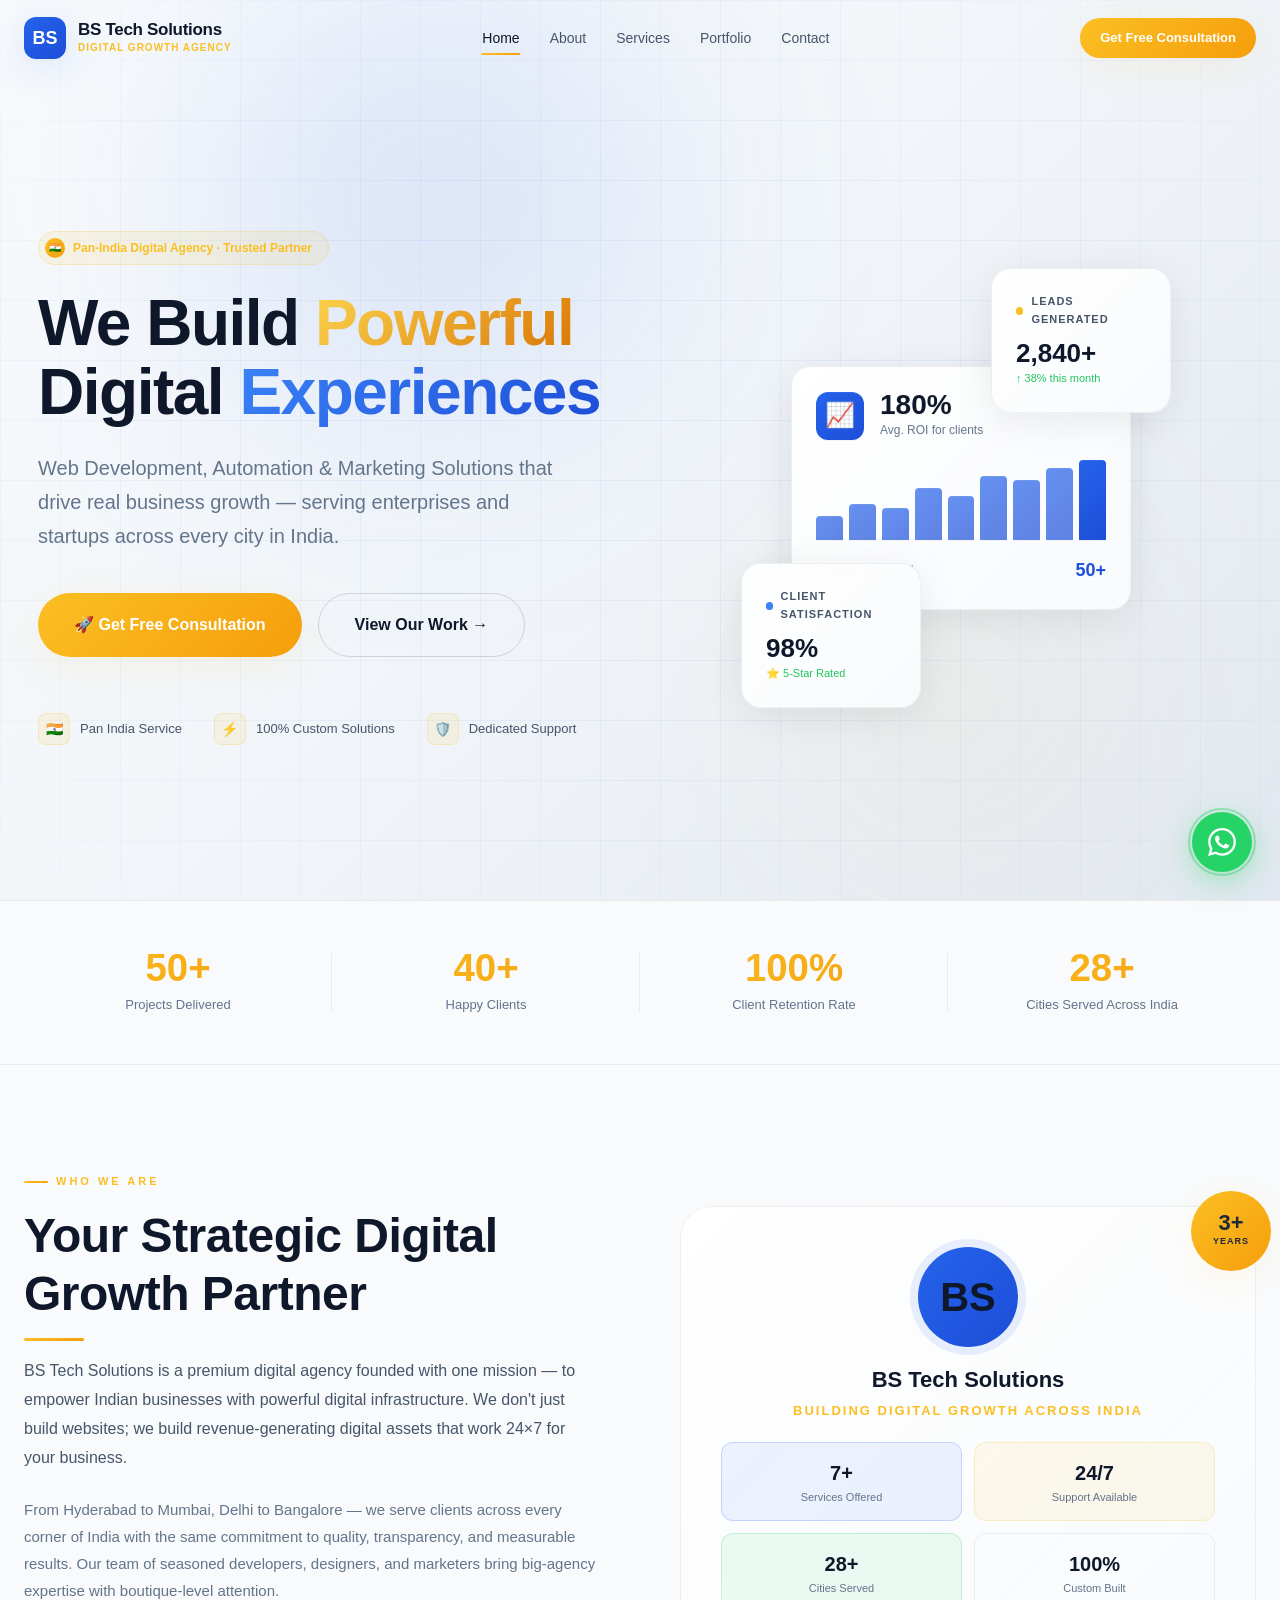
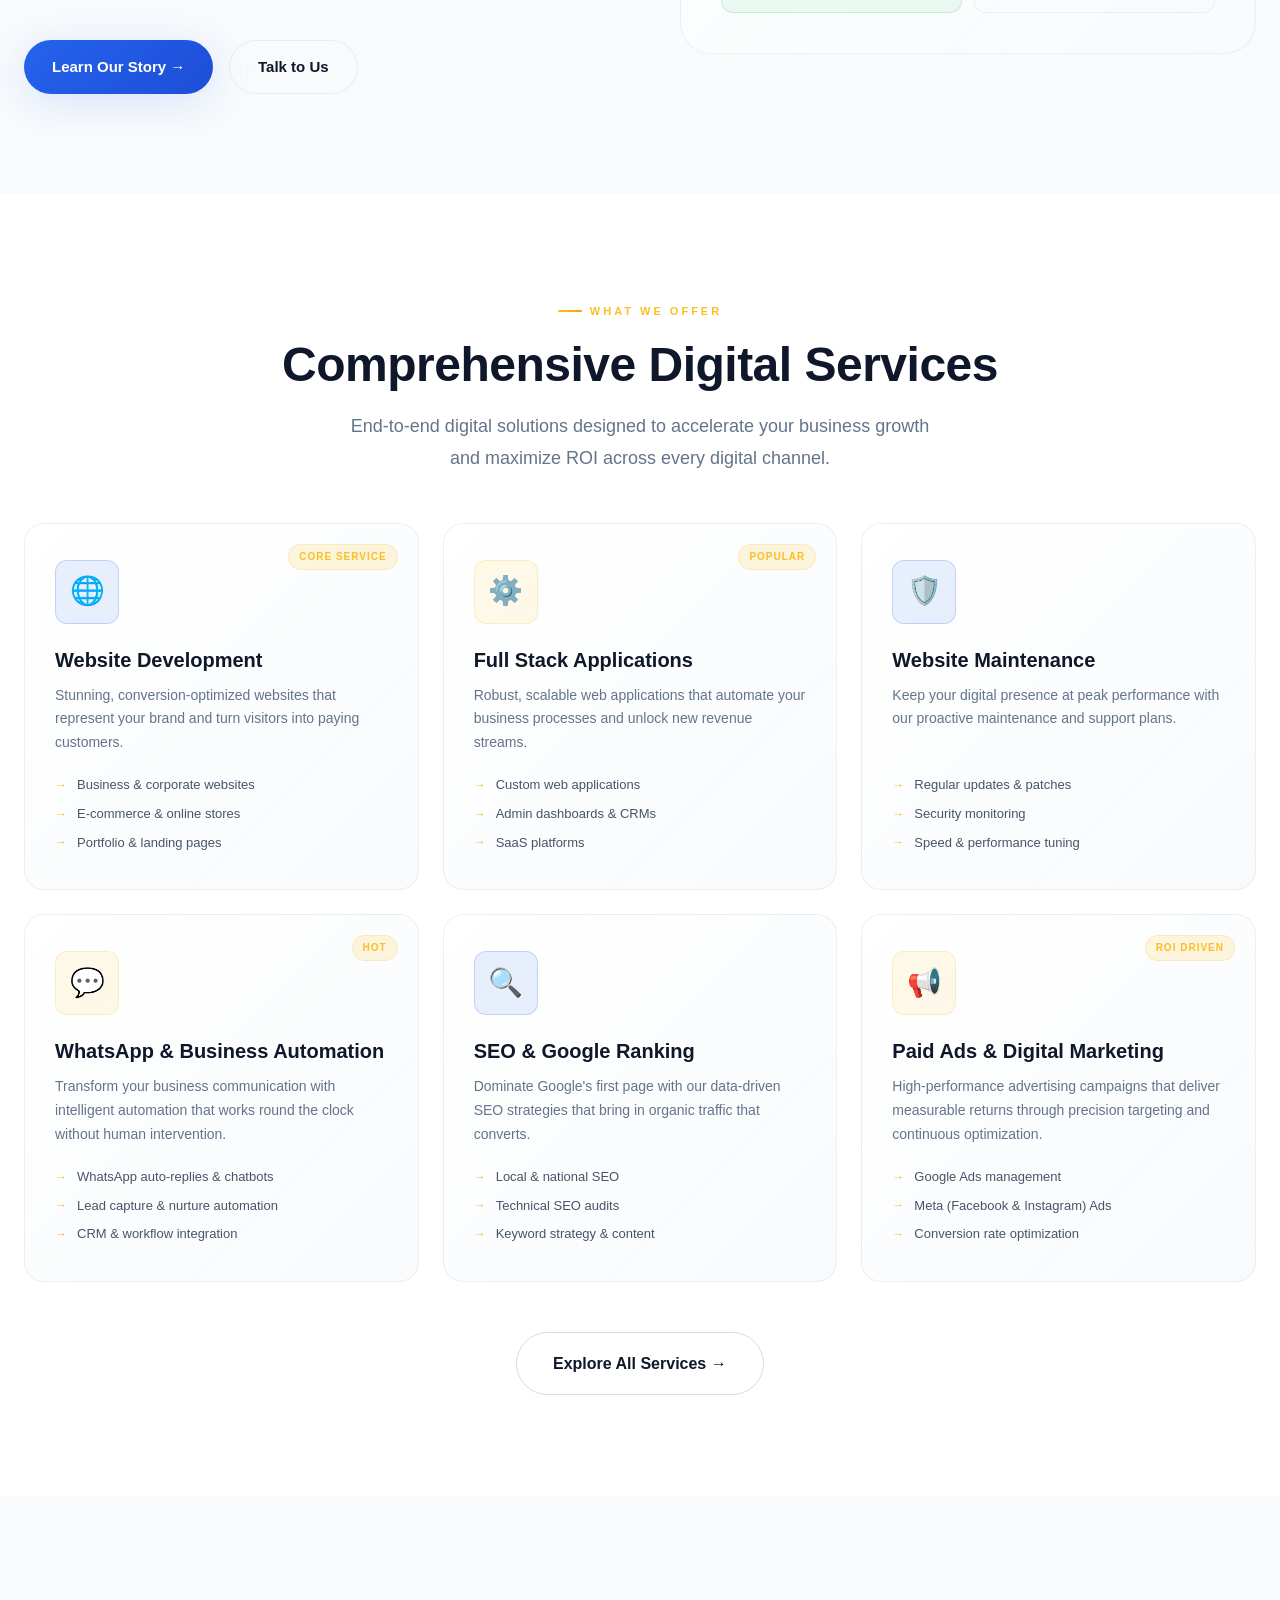
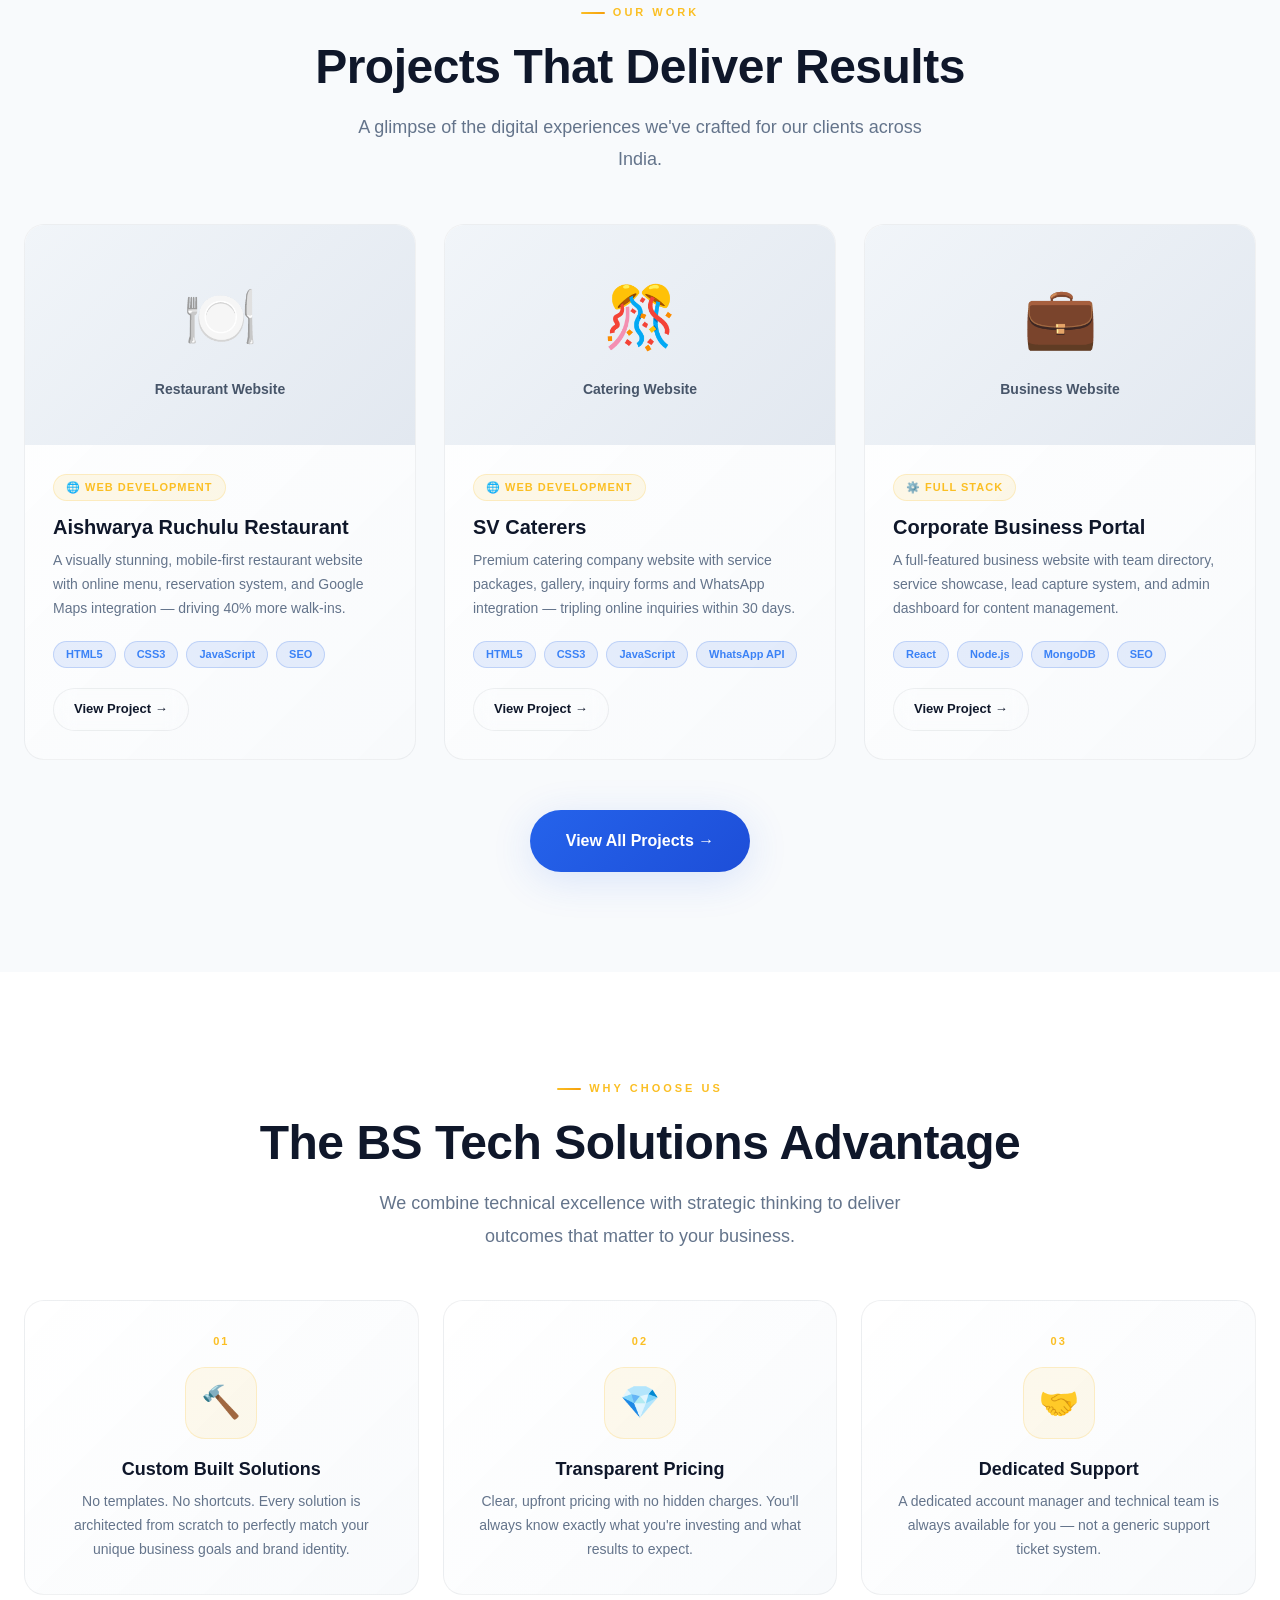
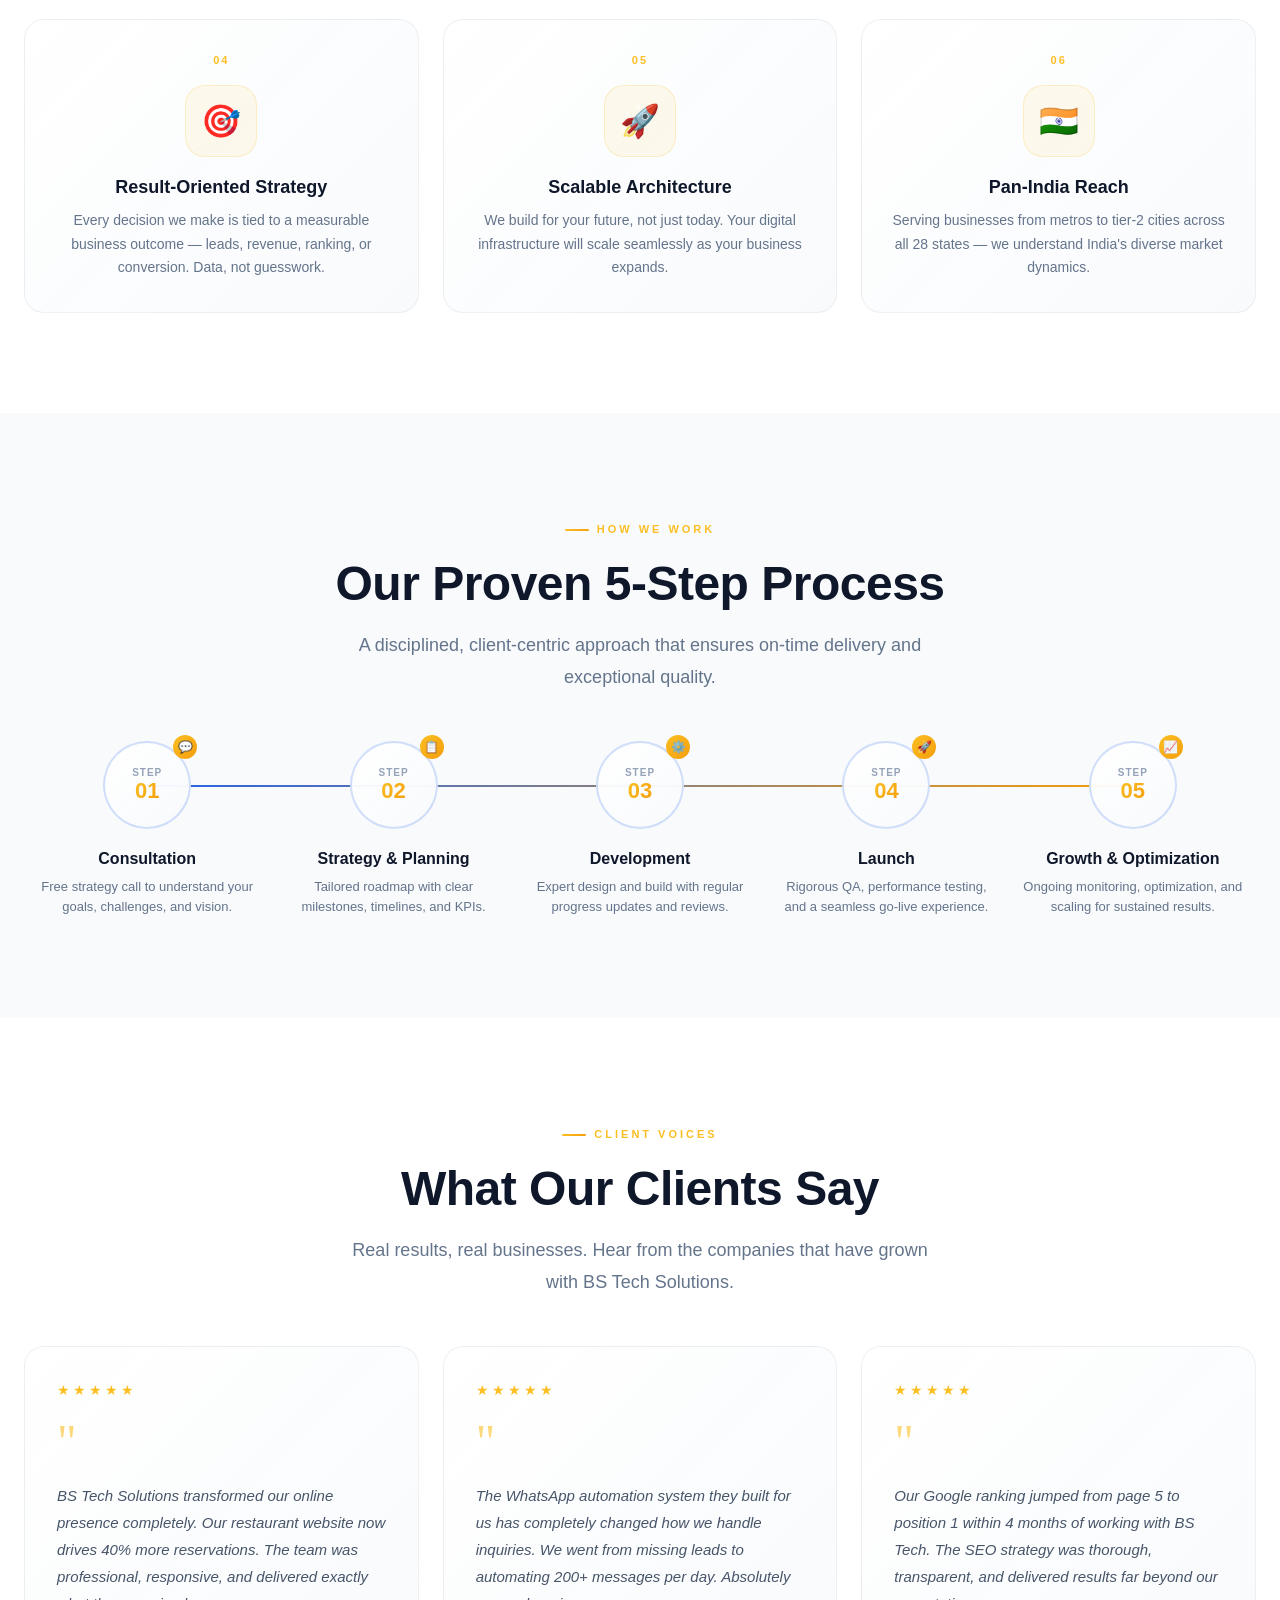
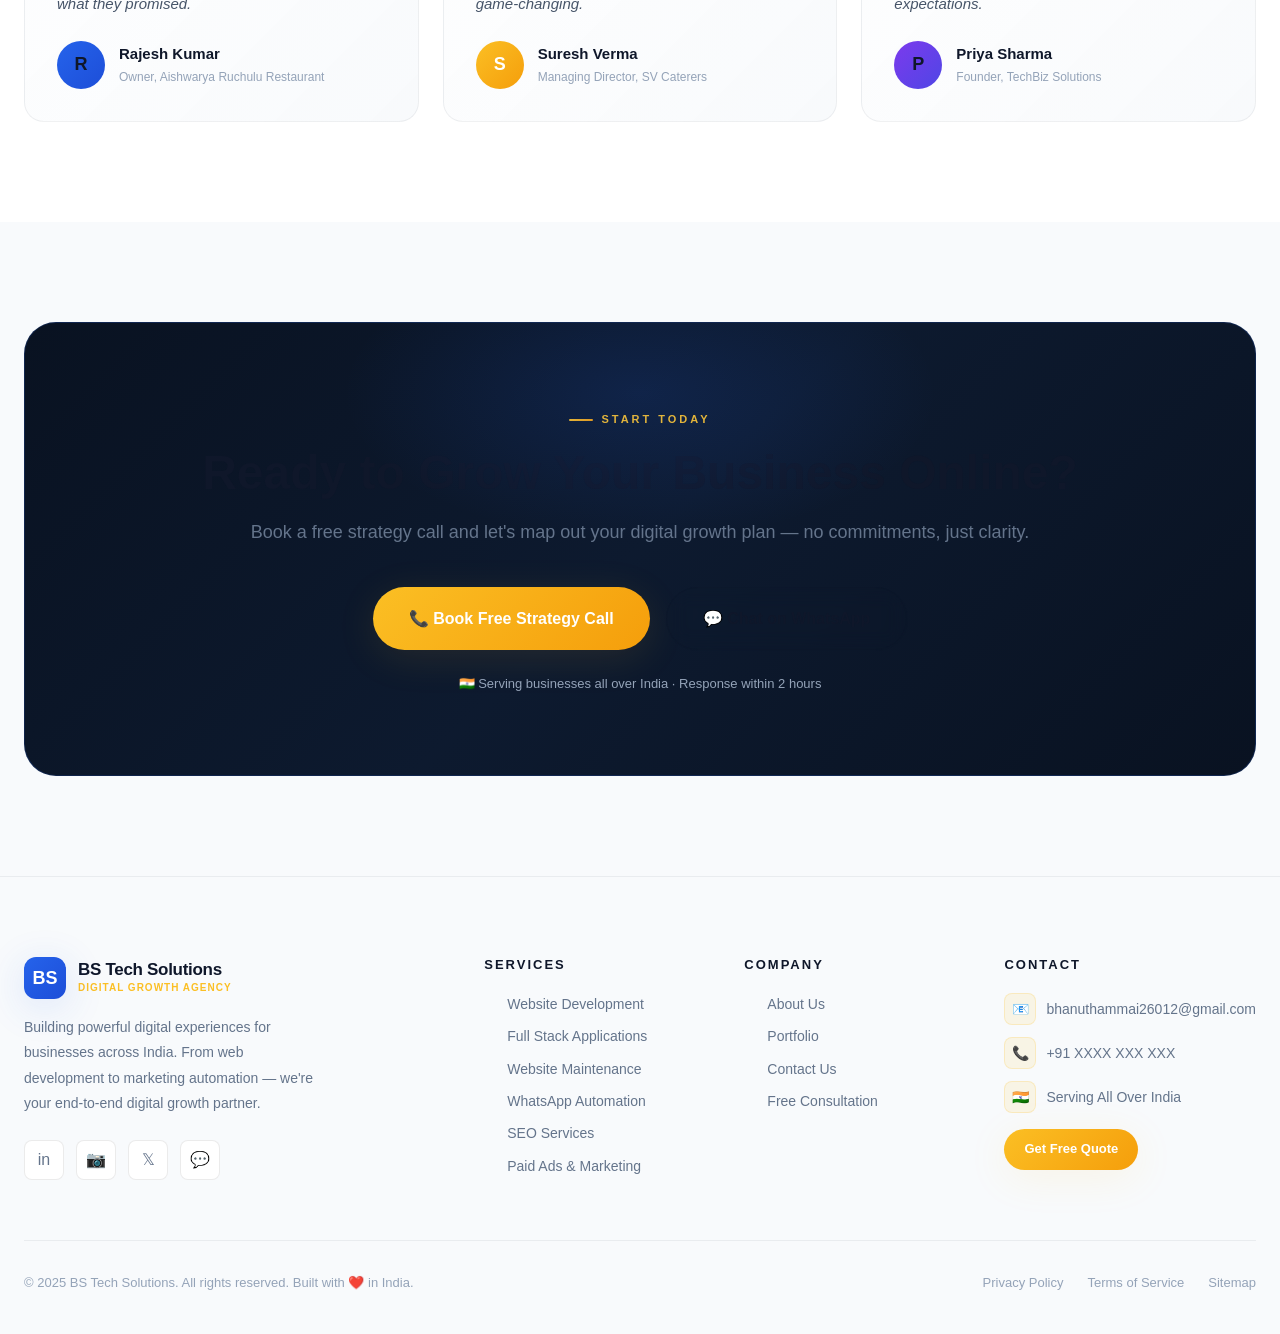
==== commit 7370a86c: "Converted to Premium Light Mode: Updated shared variables and polished navigation/hero/portfolio vis" ====
--- a/index.html
+++ b/index.html
@@ -161,7 +161,7 @@
             </div>
             <div style="margin-top: 16px; display:flex; justify-content:space-between; align-items:center;">
               <span style="font-size:12px; color:var(--gray-400)">Projects Delivered</span>
-              <span style="font-size:18px; font-weight:800; color:var(--white)">50+</span>
+              <span style="font-size:18px; font-weight:800; color:var(--blue-600)">50+</span>
             </div>
           </div>
 
@@ -227,8 +227,8 @@
       <div class="animate-on-scroll delay-2">
         <div class="about-visual-card">
           <div class="about-badge">
-            <div style="font-size:22px;font-weight:900;color:var(--dark-900);line-height:1">3+</div>
-            <div style="font-size:9px;font-weight:800;color:var(--dark-900);letter-spacing:1px;text-transform:uppercase">Years</div>
+            <div style="font-size:22px;font-weight:900;color:#1E293B;line-height:1">3+</div>
+            <div style="font-size:9px;font-weight:800;color:#1E293B;letter-spacing:1px;text-transform:uppercase">Years</div>
           </div>
           <div class="about-avatar">BS</div>
           <h3 style="font-size:22px; font-weight:800; color:var(--white); margin-bottom:8px;">BS Tech Solutions</h3>
@@ -362,7 +362,7 @@
     <div class="portfolio-grid">
       <!-- Project 1 -->
       <div class="portfolio-card animate-on-scroll">
-        <div class="portfolio-img-placeholder" style="background: linear-gradient(135deg, #1a0a00 0%, #3d1a00 50%, #0a1a00 100%);">
+        <div class="portfolio-img-placeholder" style="background: linear-gradient(135deg, #F1F5F9 0%, #E2E8F0 100%);">
           <span style="font-size:60px;">🍽️</span>
           <span style="font-size:14px; color:var(--gray-300); font-weight:600;">Restaurant Website</span>
         </div>
@@ -382,7 +382,7 @@
 
       <!-- Project 2 -->
       <div class="portfolio-card animate-on-scroll delay-2">
-        <div class="portfolio-img-placeholder" style="background: linear-gradient(135deg, #000a1a 0%, #001a3d 50%, #0a000a 100%);">
+        <div class="portfolio-img-placeholder" style="background: linear-gradient(135deg, #F1F5F9 0%, #E2E8F0 100%);">
           <span style="font-size:60px;">🎊</span>
           <span style="font-size:14px; color:var(--gray-300); font-weight:600;">Catering Website</span>
         </div>
@@ -402,7 +402,7 @@
 
       <!-- Project 3 -->
       <div class="portfolio-card animate-on-scroll delay-4">
-        <div class="portfolio-img-placeholder" style="background: linear-gradient(135deg, #050B18 0%, #0D1A2F 50%, #091221 100%);">
+        <div class="portfolio-img-placeholder" style="background: linear-gradient(135deg, #F1F5F9 0%, #E2E8F0 100%);">
           <span style="font-size:60px;">💼</span>
           <span style="font-size:14px; color:var(--gray-300); font-weight:600;">Business Website</span>
         </div>
--- a/css/style.css
+++ b/css/style.css
@@ -9,40 +9,43 @@
 
 /* ─── CSS VARIABLES ──────────────────────────────────────── */
 :root {
-  --dark-900: #050B18;
-  --dark-800: #091221;
-  --dark-700: #0D1A2F;
-  --dark-600: #102038;
-  --dark-500: #162844;
+  /* LIGHT MODE RE-COLOR */
+  --dark-900: #FFFFFF;    /* Pure white background */
+  --dark-800: #F8FAFC;    /* Section alternative */
+  --dark-700: #F1F5F9;    /* Card base */
+  --dark-600: #E2E8F0;    /* Muted components */
+  --dark-500: #CBD5E1;    /* Borders */
 
   --blue-400: #3B82F6;
   --blue-500: #2563EB;
   --blue-600: #1D4ED8;
   --blue-700: #1E40AF;
-  --blue-glow: rgba(37, 99, 235, 0.35);
+  --blue-glow: rgba(37, 99, 235, 0.1);
 
   --gold-300: #FCD34D;
   --gold-400: #FBBF24;
   --gold-500: #F59E0B;
   --gold-600: #D97706;
-  --gold-glow: rgba(251, 191, 36, 0.3);
-
-  --white: #FFFFFF;
-  --gray-100: #F8FAFC;
-  --gray-200: #E2E8F0;
-  --gray-300: #CBD5E1;
-  --gray-400: #94A3B8;
-  --gray-500: #64748B;
-  --gray-600: #475569;
-
-  --gradient-hero: linear-gradient(135deg, #050B18 0%, #091221 50%, #0D1A2F 100%);
+  --gold-glow: rgba(251, 191, 36, 0.1);
+
+  --white: #0F172A;      /* Text becomes Dark */
+  --bg-white: #FFFFFF;   /* True white for logic */
+  
+  --gray-100: #0F172A;   /* Primary Text */
+  --gray-200: #334155;   /* Secondary Text */
+  --gray-300: #475569;   /* Muted Text */
+  --gray-400: #64748B;   /* Faded Text */
+  --gray-500: #94A3B8;   /* Placeholder */
+  --gray-600: #CBD5E1;   /* Disabled */
+
+  --gradient-hero: linear-gradient(135deg, #F8FAFC 0%, #F1F5F9 50%, #E2E8F0 100%);
   --gradient-blue: linear-gradient(135deg, #2563EB 0%, #1D4ED8 100%);
   --gradient-gold: linear-gradient(135deg, #FBBF24 0%, #F59E0B 100%);
-  --gradient-card: linear-gradient(135deg, rgba(13,26,47,0.95) 0%, rgba(9,18,33,0.98) 100%);
-
-  --border-subtle: rgba(255,255,255,0.06);
-  --border-blue: rgba(37,99,235,0.3);
-  --border-gold: rgba(251,191,36,0.3);
+  --gradient-card: linear-gradient(135deg, rgba(255,255,255,0.95) 0%, rgba(248,250,252,0.98) 100%);
+
+  --border-subtle: rgba(15,23,42,0.06);
+  --border-blue: rgba(37,99,235,0.2);
+  --border-gold: rgba(251,191,36,0.2);
 
   --font-heading: 'Plus Jakarta Sans', 'Inter', sans-serif;
   --font-body: 'Plus Jakarta Sans', 'Inter', sans-serif;
@@ -54,11 +57,11 @@
   --radius-xl: 32px;
   --radius-full: 9999px;
 
-  --shadow-sm: 0 4px 20px rgba(0,0,0,0.3);
-  --shadow-md: 0 8px 40px rgba(0,0,0,0.4);
-  --shadow-lg: 0 20px 80px rgba(0,0,0,0.5);
-  --shadow-blue: 0 8px 40px rgba(37,99,235,0.25);
-  --shadow-gold: 0 8px 40px rgba(251,191,36,0.2);
+  --shadow-sm: 0 4px 20px rgba(0,0,0,0.05);
+  --shadow-md: 0 8px 40px rgba(0,0,0,0.08);
+  --shadow-lg: 0 20px 80px rgba(0,0,0,0.12);
+  --shadow-blue: 0 8px 40px rgba(37,99,235,0.15);
+  --shadow-gold: 0 8px 40px rgba(251,191,36,0.1);
 
   --transition: all 0.3s cubic-bezier(0.4, 0, 0.2, 1);
   --transition-slow: all 0.6s cubic-bezier(0.4, 0, 0.2, 1);
@@ -82,7 +85,7 @@
 body {
   font-family: var(--font-body);
   background-color: var(--dark-900);
-  color: var(--gray-200);
+  color: var(--gray-200);   /* Secondary Dark Text */
   line-height: 1.6;
   overflow-x: hidden;
   -webkit-font-smoothing: antialiased;
@@ -95,7 +98,7 @@
 
 /* ─── SCROLLBAR ──────────────────────────────────────────── */
 ::-webkit-scrollbar { width: 5px; }
-::-webkit-scrollbar-track { background: var(--dark-900); }
+::-webkit-scrollbar-track { background: var(--bg-white); }
 ::-webkit-scrollbar-thumb {
   background: linear-gradient(var(--blue-500), var(--gold-500));
   border-radius: var(--radius-full);
@@ -171,6 +174,7 @@
 .section {
   padding: 100px 0;
   position: relative;
+  background-color: var(--bg-white);
 }
 
 .section-center {
@@ -201,7 +205,7 @@
 
 .btn-primary {
   background: var(--gradient-blue);
-  color: var(--white);
+  color: #FFFFFF !important;  /* Ensure text stays white in light mode */
   box-shadow: var(--shadow-blue);
 }
 .btn-primary:hover {
@@ -211,7 +215,7 @@
 
 .btn-gold {
   background: var(--gradient-gold);
-  color: var(--dark-900);
+  color: #FFFFFF !important;
   box-shadow: var(--shadow-gold);
   font-weight: 700;
 }
@@ -223,7 +227,7 @@
 .btn-outline {
   background: transparent;
   color: var(--white);
-  border: 1px solid rgba(255,255,255,0.2);
+  border: 1px solid rgba(15,23,42,0.15);
   backdrop-filter: blur(10px);
 }
 .btn-outline:hover {
@@ -268,11 +272,17 @@
 }
 
 .navbar-scrolled {
-  background: rgba(5, 11, 24, 0.96);
+  background: rgba(255, 255, 255, 0.94);
   backdrop-filter: blur(24px);
   -webkit-backdrop-filter: blur(24px);
   border-bottom: 1px solid var(--border-subtle);
-  box-shadow: 0 4px 30px rgba(0,0,0,0.3);
+  box-shadow: 0 4px 30px rgba(0,0,0,0.04);
+}
+.navbar.navbar-scrolled .nav-link {
+  color: #1E293B;
+}
+.navbar.navbar-scrolled .nav-link.active {
+  color: var(--blue-600);
 }
 
 .logo {
@@ -292,7 +302,7 @@
   justify-content: center;
   font-size: 18px;
   font-weight: 900;
-  color: var(--white);
+  color: #FFFFFF !important;
   box-shadow: var(--shadow-blue);
   position: relative;
   overflow: hidden;
@@ -384,7 +394,7 @@
   display: block;
   width: 22px;
   height: 2px;
-  background: var(--white);
+  background: #1E293B;  /* Force dark lines for light mode */
   border-radius: var(--radius-full);
   transition: var(--transition);
 }
@@ -396,7 +406,7 @@
   top: 76px;
   left: 0;
   right: 0;
-  background: rgba(5,11,24,0.99);
+  background: rgba(255, 255, 255, 0.98);
   backdrop-filter: blur(24px);
   -webkit-backdrop-filter: blur(24px);
   border-bottom: 1px solid var(--border-subtle);
@@ -824,7 +834,7 @@
 
 .social-link {
   width: 40px; height: 40px;
-  background: rgba(255,255,255,0.05); border: 1px solid var(--border-subtle);
+  background: #FFFFFF; border: 1px solid rgba(0,0,0,0.08);
   border-radius: var(--radius-sm);
   display: flex; align-items: center; justify-content: center;
   font-size: 16px; color: var(--gray-400); transition: var(--transition);
@@ -838,7 +848,7 @@
 
 .footer-link { font-size: 14px; color: var(--gray-400); transition: var(--transition); display: flex; align-items: center; gap: 8px; }
 
-.footer-link::before { content: '→'; font-size: 11px; color: var(--gold-500); opacity: 0; transition: var(--transition); }
+.footer-link::before { content: '→'; font-size: 11px; color: var(--gold-500); opacity: 0; transition: var(--transition); margin-right: 4px; }
 .footer-link:hover { color: var(--gold-400); padding-left: 4px; }
 .footer-link:hover::before { opacity: 1; }
 
@@ -894,7 +904,7 @@
 .mobile-call-btn {
   display: none;
   position: fixed; bottom: 28px; left: 28px; z-index: 998;
-  background: var(--gradient-blue); color: var(--white);
+  background: var(--gradient-blue); color: #FFFFFF !important;
   padding: 14px 22px; border-radius: var(--radius-full);
   font-size: 14px; font-weight: 700; text-decoration: none;
   align-items: center; gap: 8px;
@@ -918,7 +928,7 @@
 .form-group select,
 .form-group textarea {
   width: 100%;
-  background: rgba(255,255,255,0.04); border: 1px solid var(--border-subtle);
+  background: var(--dark-800); border: 1px solid var(--dark-600);
   border-radius: var(--radius-md);
   padding: 14px 18px; font-size: 15px; color: var(--white);
   font-family: var(--font-body); transition: var(--transition); outline: none;
@@ -942,7 +952,7 @@
   box-shadow: 0 0 0 3px rgba(239,68,68,0.12);
 }
 
-.form-group select option { background: var(--dark-800); color: var(--white); }
+.form-group select option { background: #FFFFFF; color: #1E293B; }
 .form-group textarea { height: 140px; resize: vertical; }
 
 .form-row { display: grid; grid-template-columns: 1fr 1fr; gap: 16px; }
@@ -958,9 +968,9 @@
 .info-card:hover { border-color: var(--border-gold); transform: translateX(4px); }
 
 .info-icon { width: 52px; height: 52px; border-radius: var(--radius-md); display: flex; align-items: center; justify-content: center; font-size: 22px; flex-shrink: 0; }
-.info-icon-blue { background: rgba(37,99,235,0.1); }
-.info-icon-gold { background: rgba(251,191,36,0.1); }
-.info-icon-green { background: rgba(34,197,94,0.1); }
+.info-icon-blue { background: rgba(37,99,235,0.06); }
+.info-icon-gold { background: rgba(251,191,36,0.06); }
+.info-icon-green { background: rgba(34,197,94,0.06); }
 
 .info-title { font-size: 12px; font-weight: 700; text-transform: uppercase; letter-spacing: 2px; color: var(--gray-500); margin-bottom: 4px; }
 .info-value { font-size: 16px; font-weight: 600; color: var(--white); }
@@ -1117,7 +1127,7 @@
 
 .twall-card.featured-review {
   grid-column: span 2;
-  background: linear-gradient(135deg, rgba(13,26,47,0.98) 0%, rgba(20,15,5,0.98) 100%);
+  background: linear-gradient(135deg, #F8FAFC 0%, #FFFFFF 100%);
   border-color: var(--border-gold);
 }
 
@@ -1126,7 +1136,7 @@
 
 .twall-quote-mark {
   font-size: 64px; color: var(--gold-400); line-height: 0.8;
-  margin-bottom: 16px; font-family: Georgia, serif; opacity: 0.4;
+  margin-bottom: 16px; font-family: Georgia, serif; opacity: 0.15;
 }
 
 .twall-text {
@@ -1271,6 +1281,7 @@
 .bg-dark { background: var(--dark-900); }
 .bg-dark-2 { background: var(--dark-800); }
 .bg-dark-3 { background: var(--dark-700); }
+.bg-light { background: #FFFFFF; }
 
 .mb-4 { margin-bottom: 16px; }
 .mb-6 { margin-bottom: 24px; }
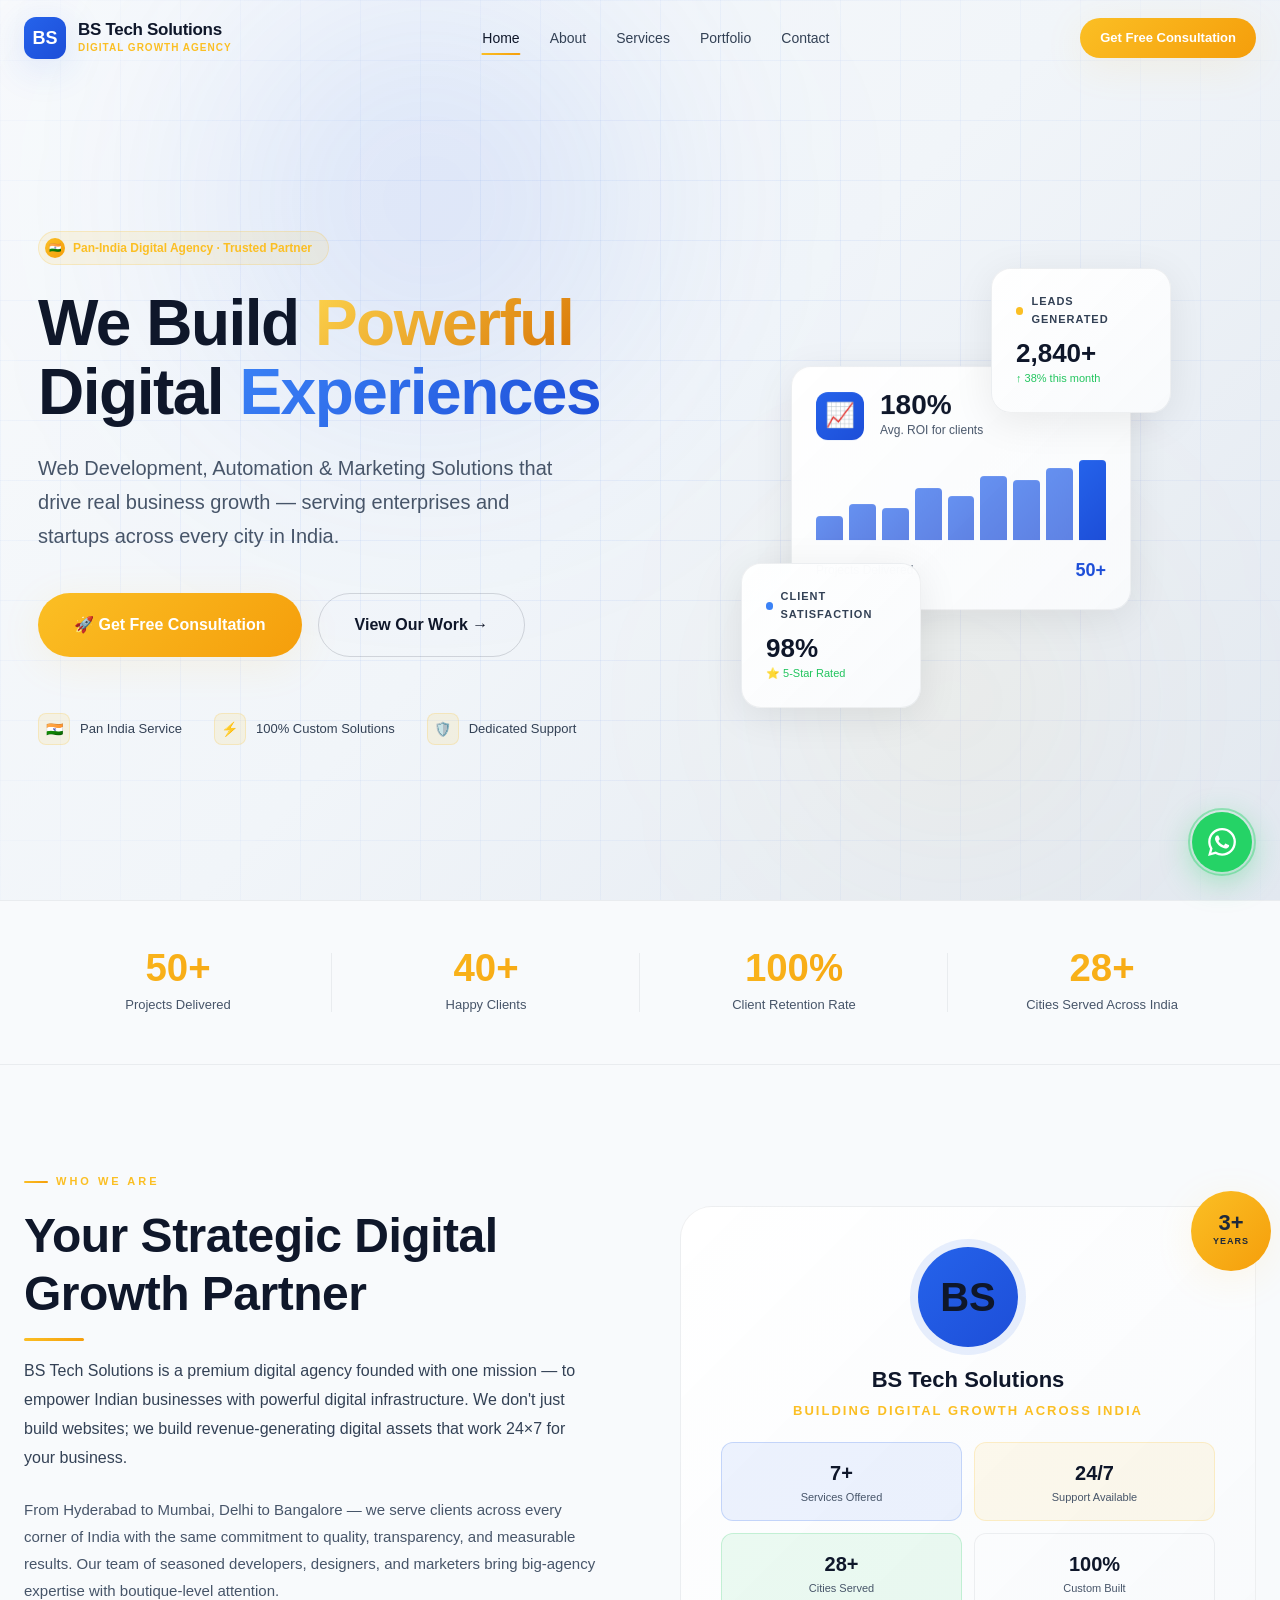
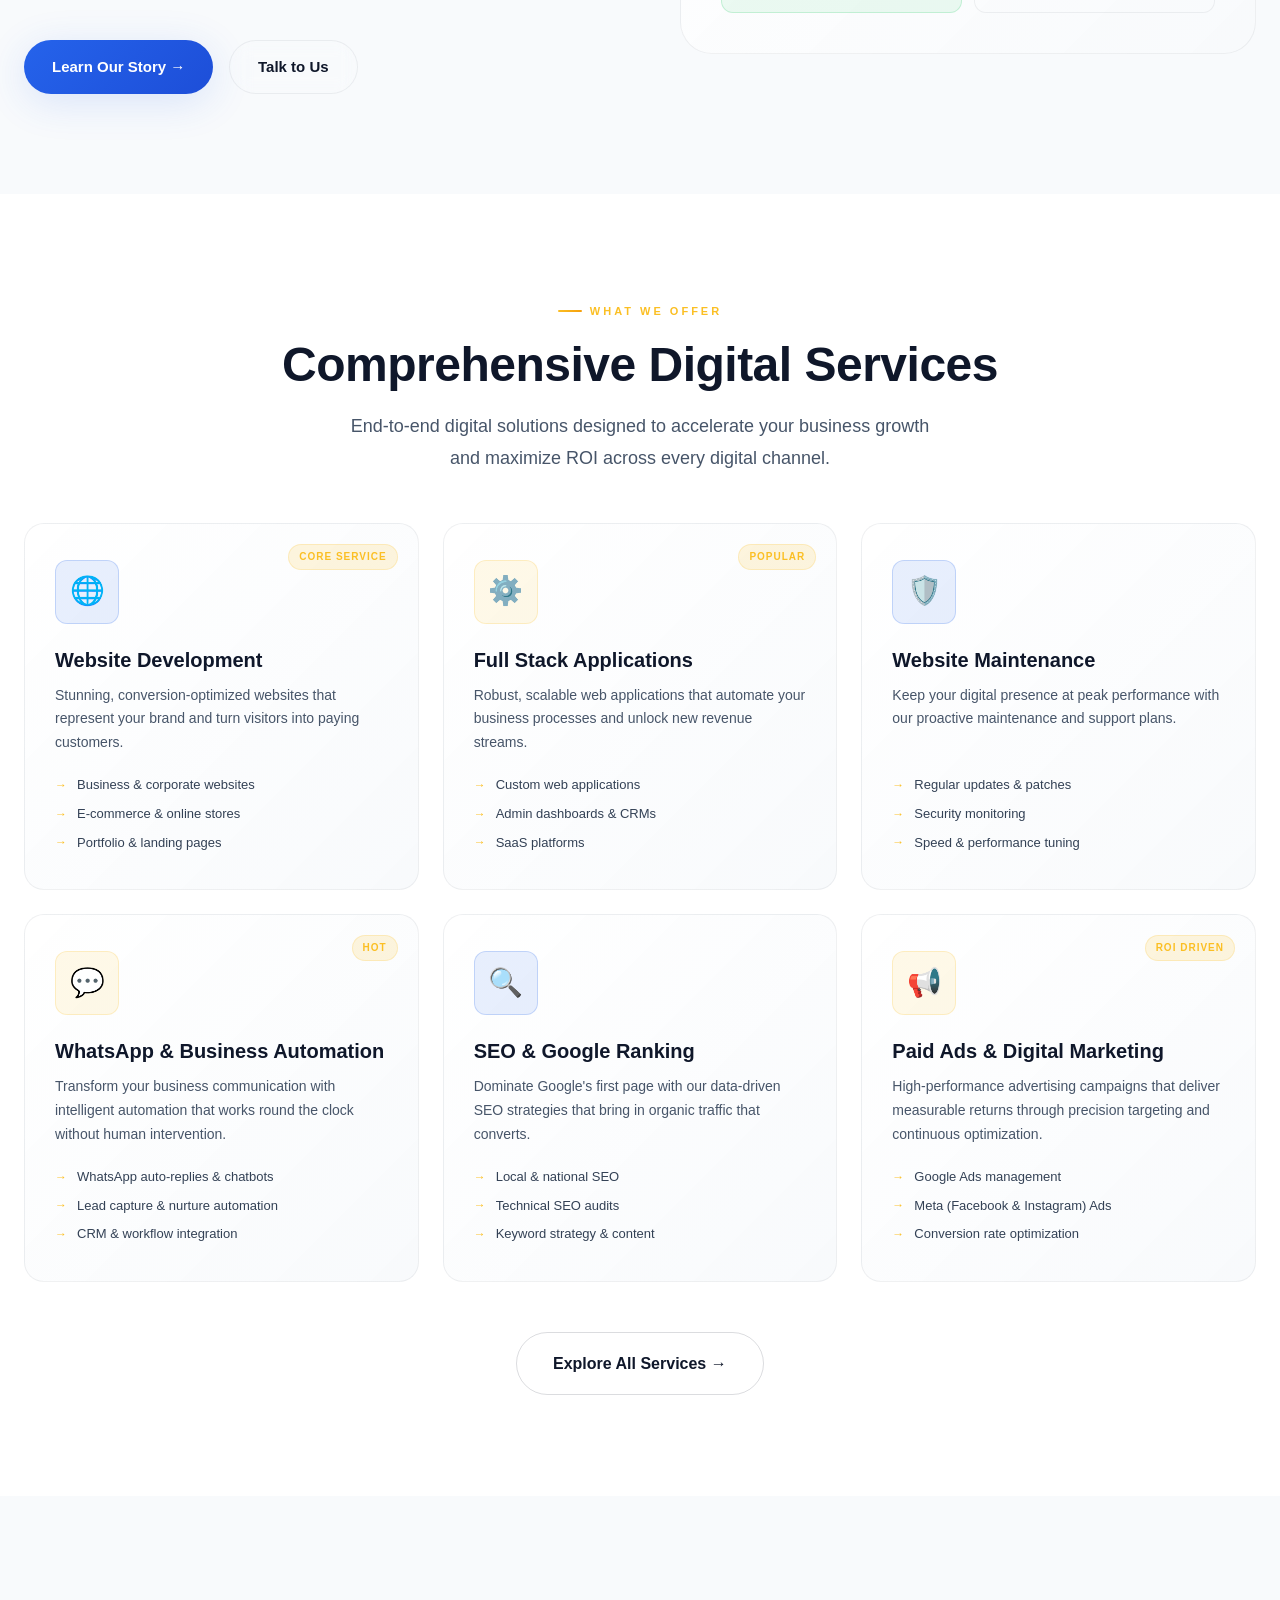
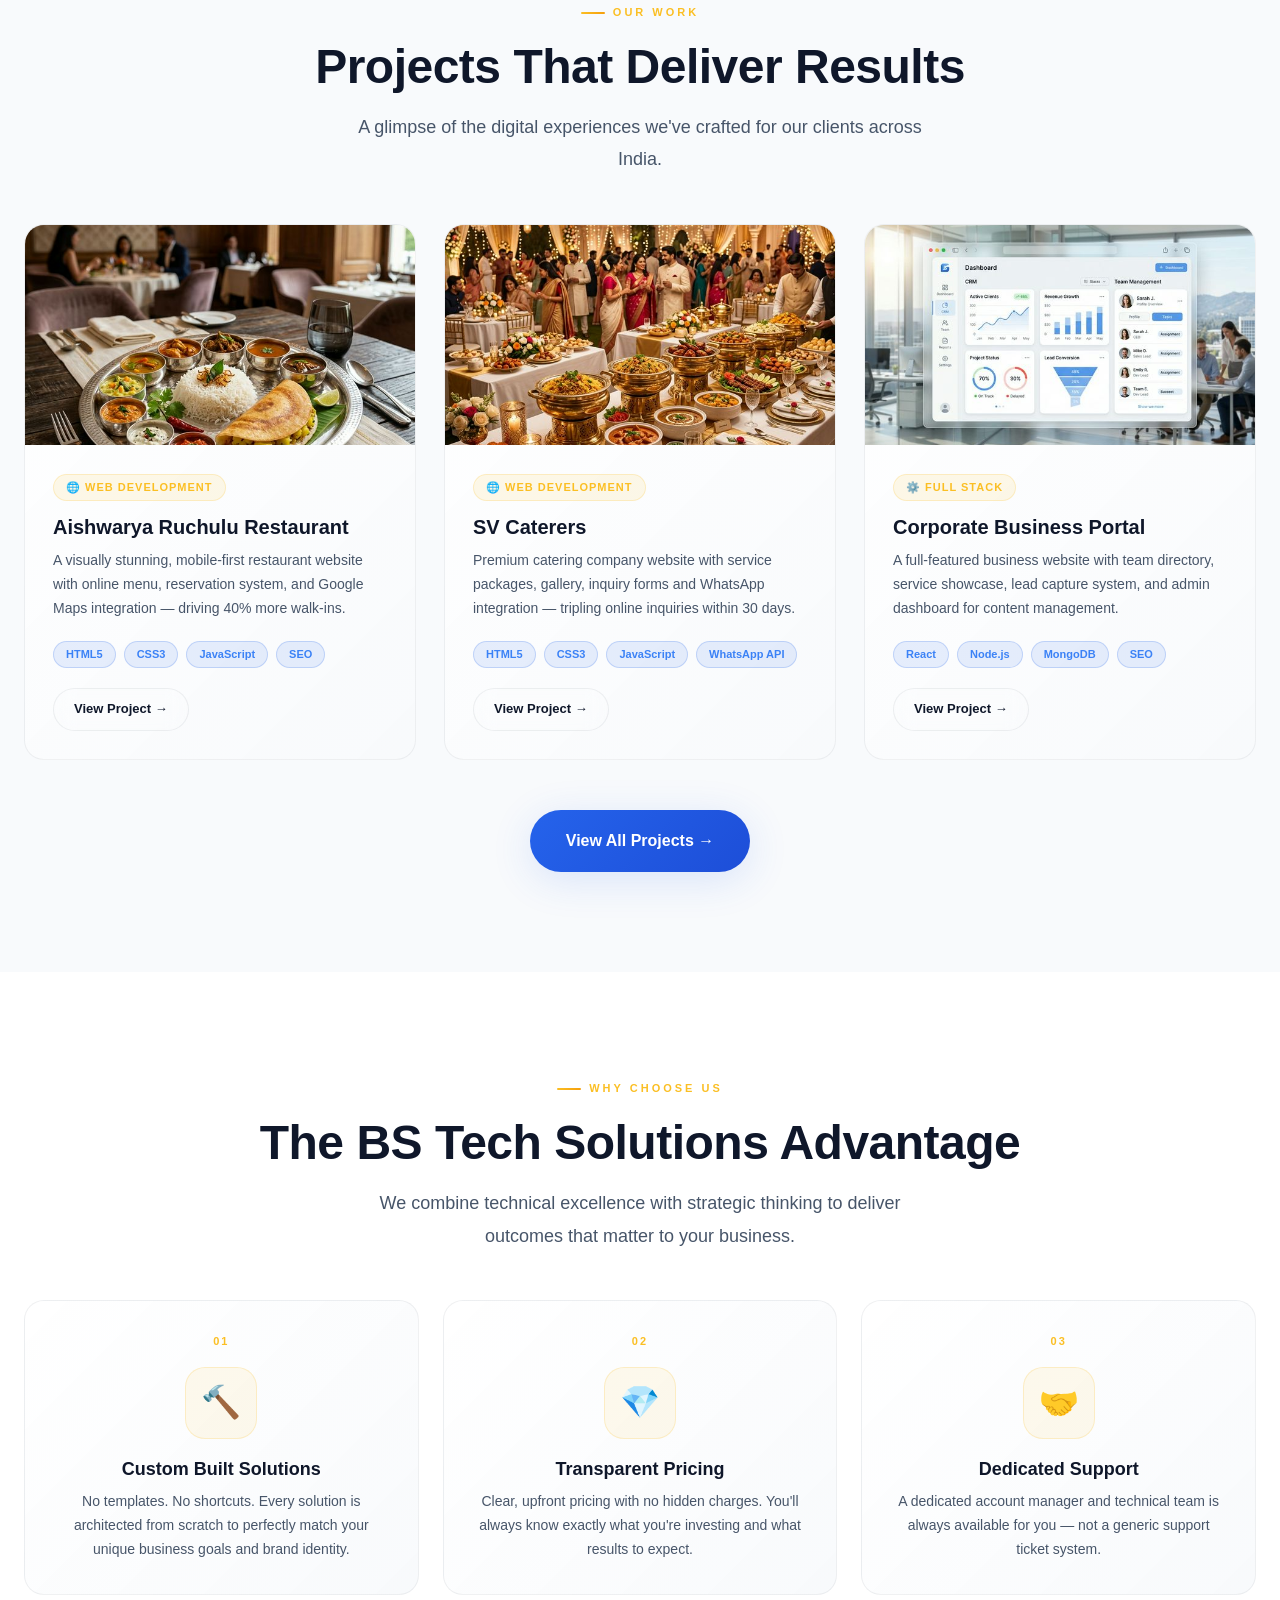
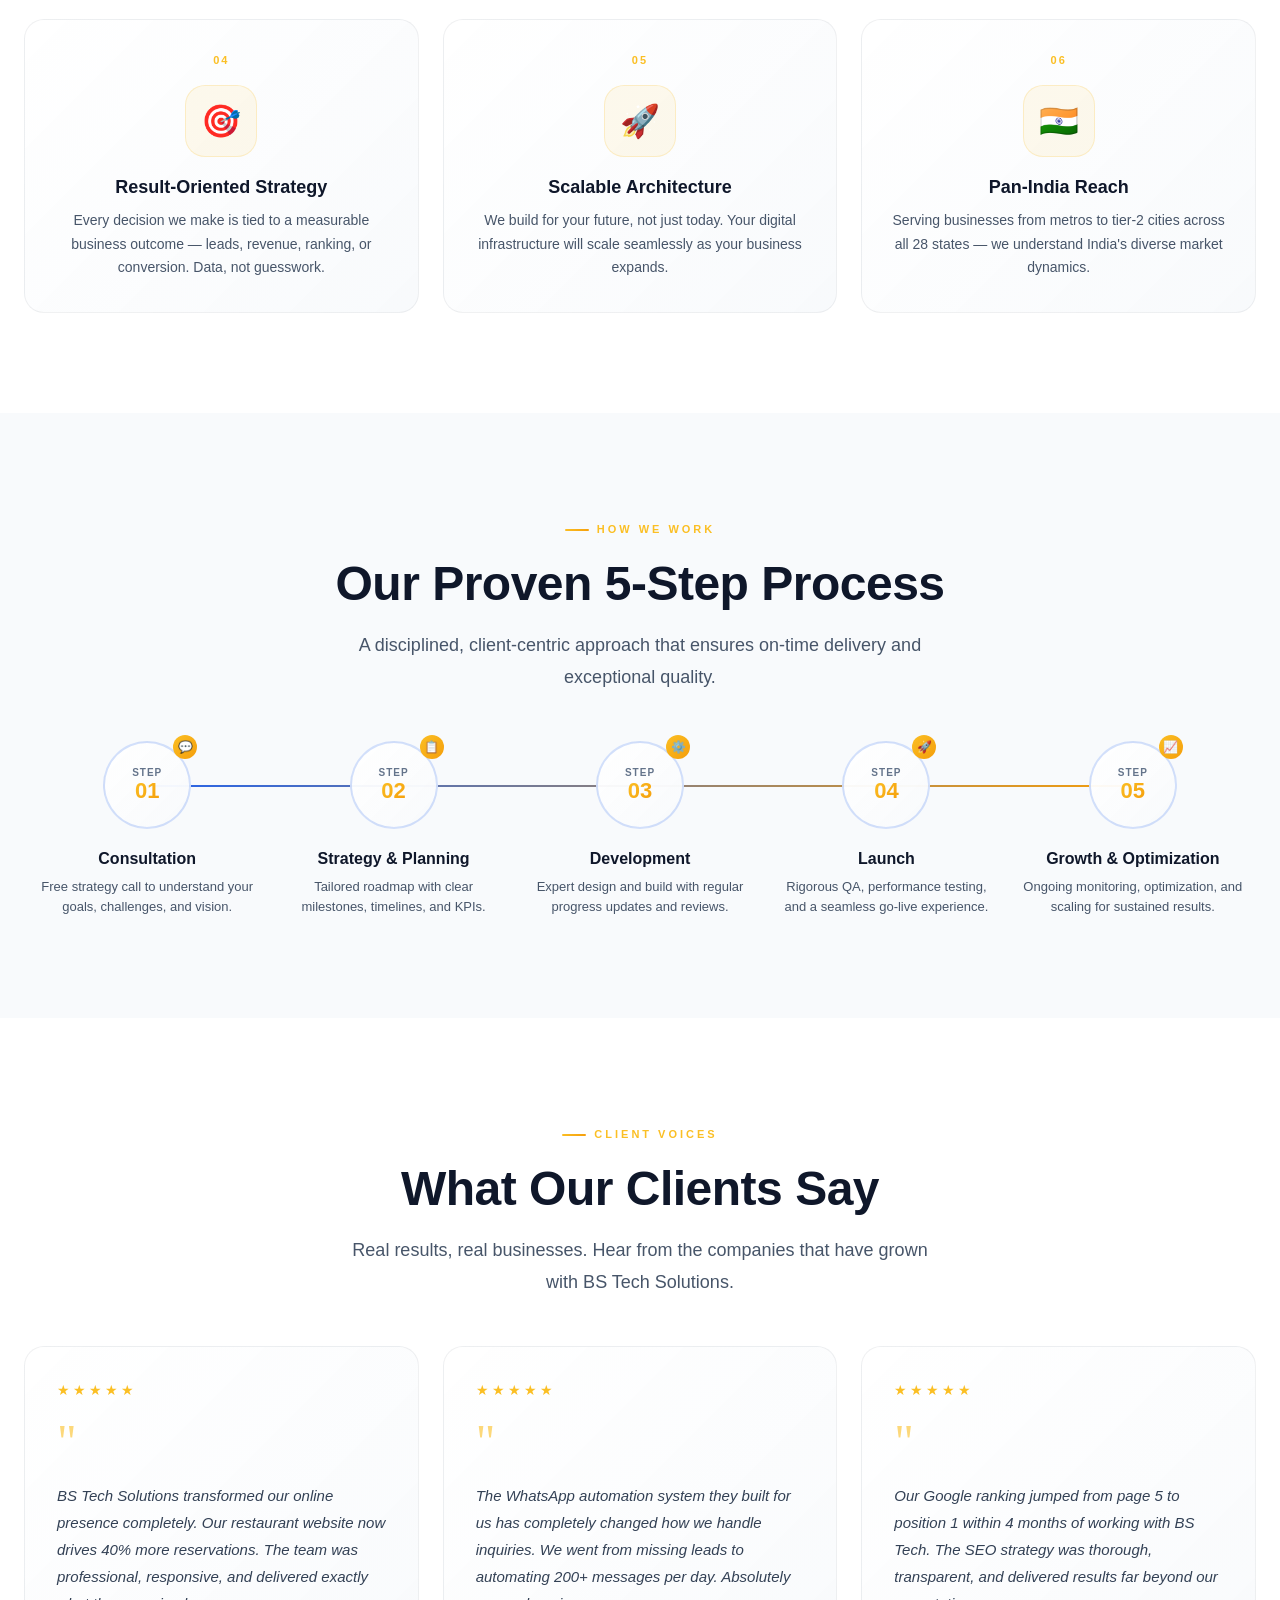
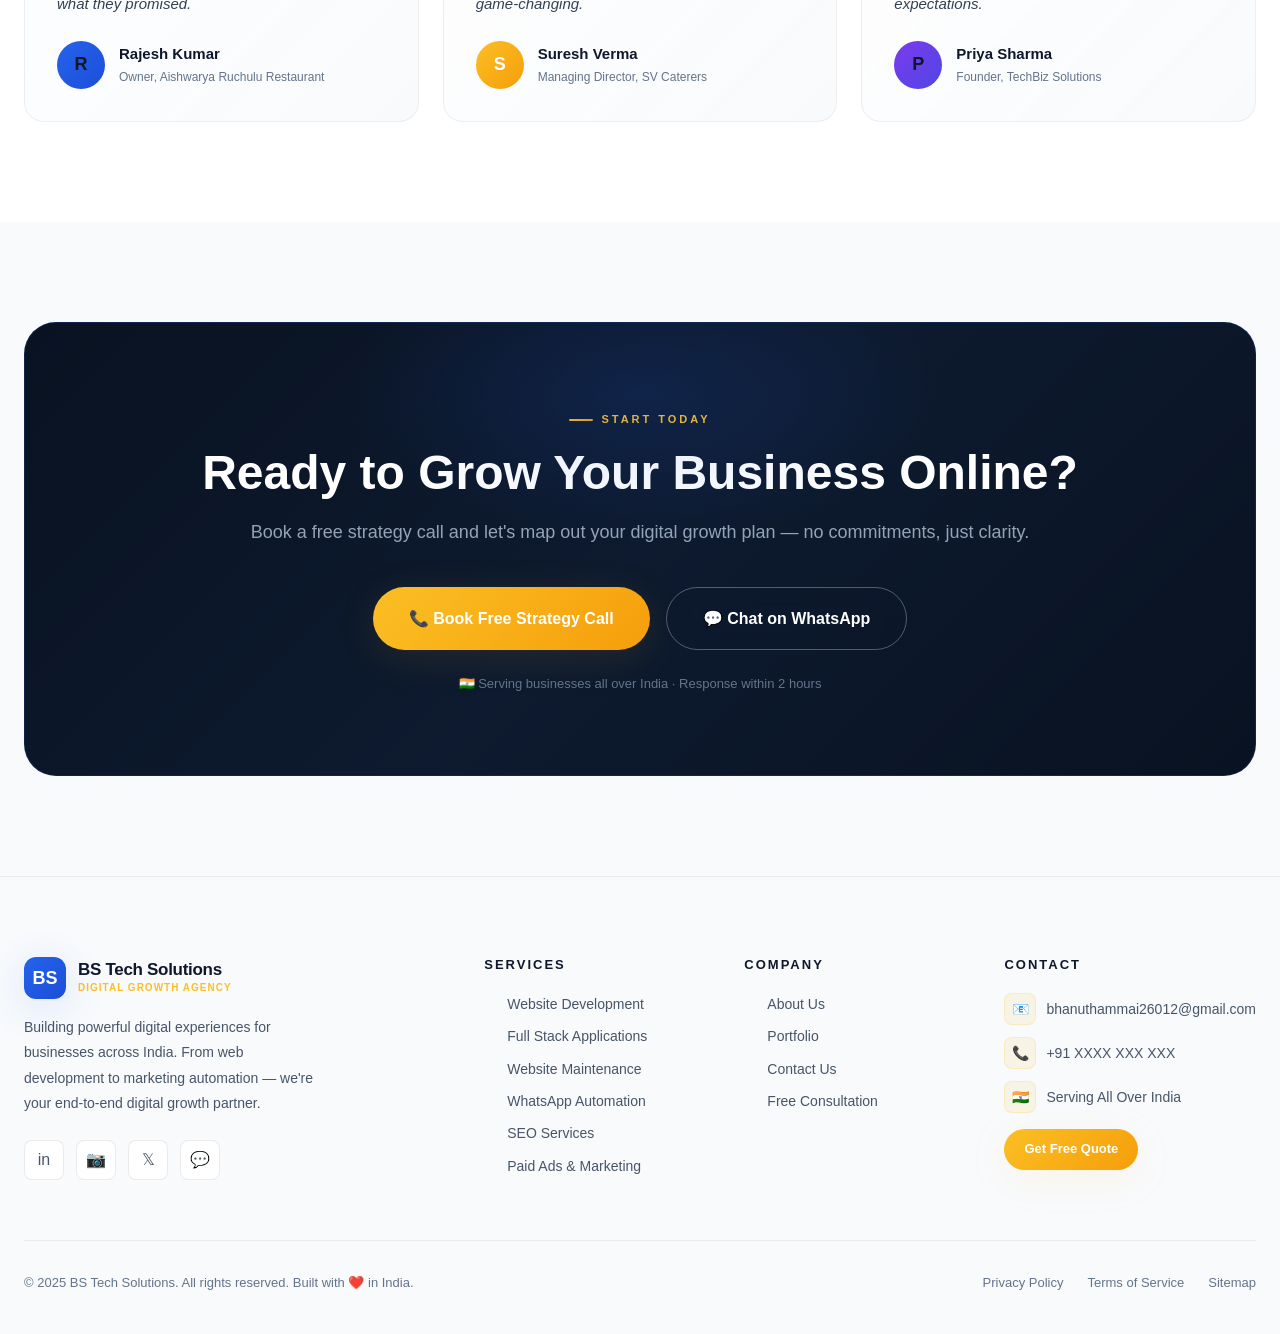
==== commit 98f93273: "UI Enhancement: Replaced project placeholders with high-fidelity mockups for SV Caterers and other p" ====
--- a/index.html
+++ b/index.html
@@ -362,9 +362,7 @@
     <div class="portfolio-grid">
       <!-- Project 1 -->
       <div class="portfolio-card animate-on-scroll">
-        <div class="portfolio-img-placeholder" style="background: linear-gradient(135deg, #F1F5F9 0%, #E2E8F0 100%);">
-          <span style="font-size:60px;">🍽️</span>
-          <span style="font-size:14px; color:var(--gray-300); font-weight:600;">Restaurant Website</span>
+        <div class="portfolio-img-placeholder" style="background: url('images/projects/aishwarya-ruchulu.png') center/cover;">
         </div>
         <div class="portfolio-body">
           <span class="portfolio-type">🌐 Web Development</span>
@@ -382,9 +380,7 @@
 
       <!-- Project 2 -->
       <div class="portfolio-card animate-on-scroll delay-2">
-        <div class="portfolio-img-placeholder" style="background: linear-gradient(135deg, #F1F5F9 0%, #E2E8F0 100%);">
-          <span style="font-size:60px;">🎊</span>
-          <span style="font-size:14px; color:var(--gray-300); font-weight:600;">Catering Website</span>
+        <div class="portfolio-img-placeholder" style="background: url('images/projects/sv-caterers.png') center/cover;">
         </div>
         <div class="portfolio-body">
           <span class="portfolio-type">🌐 Web Development</span>
@@ -402,9 +398,7 @@
 
       <!-- Project 3 -->
       <div class="portfolio-card animate-on-scroll delay-4">
-        <div class="portfolio-img-placeholder" style="background: linear-gradient(135deg, #F1F5F9 0%, #E2E8F0 100%);">
-          <span style="font-size:60px;">💼</span>
-          <span style="font-size:14px; color:var(--gray-300); font-weight:600;">Business Website</span>
+        <div class="portfolio-img-placeholder" style="background: url('images/projects/business-portal.png') center/cover;">
         </div>
         <div class="portfolio-body">
           <span class="portfolio-type">⚙️ Full Stack</span>
--- a/css/style.css
+++ b/css/style.css
@@ -1,7 +1,7 @@
 /* ============================================================
-   BS Tech Solutions — Global Design System v2
-   Dark + Blue + Gold Premium Theme
-   FIXES: Mobile layout, performance, new components
+   BS Tech Solutions — Official Light Mode Theme
+   Premium Digital Agency Design System
+   FIXES: Contrast, Accessibility, Permanent Theme
    ============================================================ */
 
 /* ─── FONT PRELOAD (moved to HTML <head> for performance) ─── */
@@ -31,12 +31,12 @@
   --white: #0F172A;      /* Text becomes Dark */
   --bg-white: #FFFFFF;   /* True white for logic */
   
-  --gray-100: #0F172A;   /* Primary Text */
-  --gray-200: #334155;   /* Secondary Text */
-  --gray-300: #475569;   /* Muted Text */
-  --gray-400: #64748B;   /* Faded Text */
-  --gray-500: #94A3B8;   /* Placeholder */
-  --gray-600: #CBD5E1;   /* Disabled */
+  --gray-100: #0F172A;   /* Primary Text - Slate 900 */
+  --gray-200: #1E293B;   /* Secondary Text - Slate 800 */
+  --gray-300: #334155;   /* Muted Text - Slate 700 */
+  --gray-400: #475569;   /* Faded Text - Slate 600 */
+  --gray-500: #64748B;   /* Placeholder - Slate 500 */
+  --gray-600: #94A3B8;   /* Disabled - Slate 400 */
 
   --gradient-hero: linear-gradient(135deg, #F8FAFC 0%, #F1F5F9 50%, #E2E8F0 100%);
   --gradient-blue: linear-gradient(135deg, #2563EB 0%, #1D4ED8 100%);
@@ -810,9 +810,19 @@
   pointer-events: none;
 }
 
-.cta-title { font-size: clamp(28px, 4vw, 48px); font-weight: 900; color: var(--white); margin-bottom: 16px; }
-.cta-sub { font-size: 18px; color: var(--gray-400); margin-bottom: 40px; }
+.cta-title { font-size: clamp(28px, 4vw, 48px); font-weight: 900; color: #FFFFFF !important; margin-bottom: 16px; }
+.cta-sub { font-size: 18px; color: #94A3B8; margin-bottom: 40px; }
 .cta-buttons { display: flex; gap: 16px; justify-content: center; flex-wrap: wrap; }
+
+/* Special button fixes for dark CTA section */
+.cta-banner .btn-outline {
+  color: #FFFFFF !important;
+  border-color: rgba(255,255,255,0.3);
+}
+.cta-banner .btn-outline:hover {
+  border-color: var(--gold-400);
+  background: rgba(255,255,255,0.05);
+}
 
 /* ─── FOOTER ─────────────────────────────────────────────── */
 .footer {
@@ -920,7 +930,7 @@
 .form-group { margin-bottom: 20px; }
 
 .form-group label {
-  display: block; font-size: 12px; font-weight: 700; color: var(--gray-300);
+  display: block; font-size: 12px; font-weight: 700; color: var(--gray-200);
   margin-bottom: 8px; text-transform: uppercase; letter-spacing: 1px;
 }
 
@@ -935,7 +945,7 @@
 }
 
 .form-group input::placeholder,
-.form-group textarea::placeholder { color: var(--gray-500); }
+.form-group textarea::placeholder { color: var(--gray-400); }
 
 .form-group input:focus,
 .form-group select:focus,
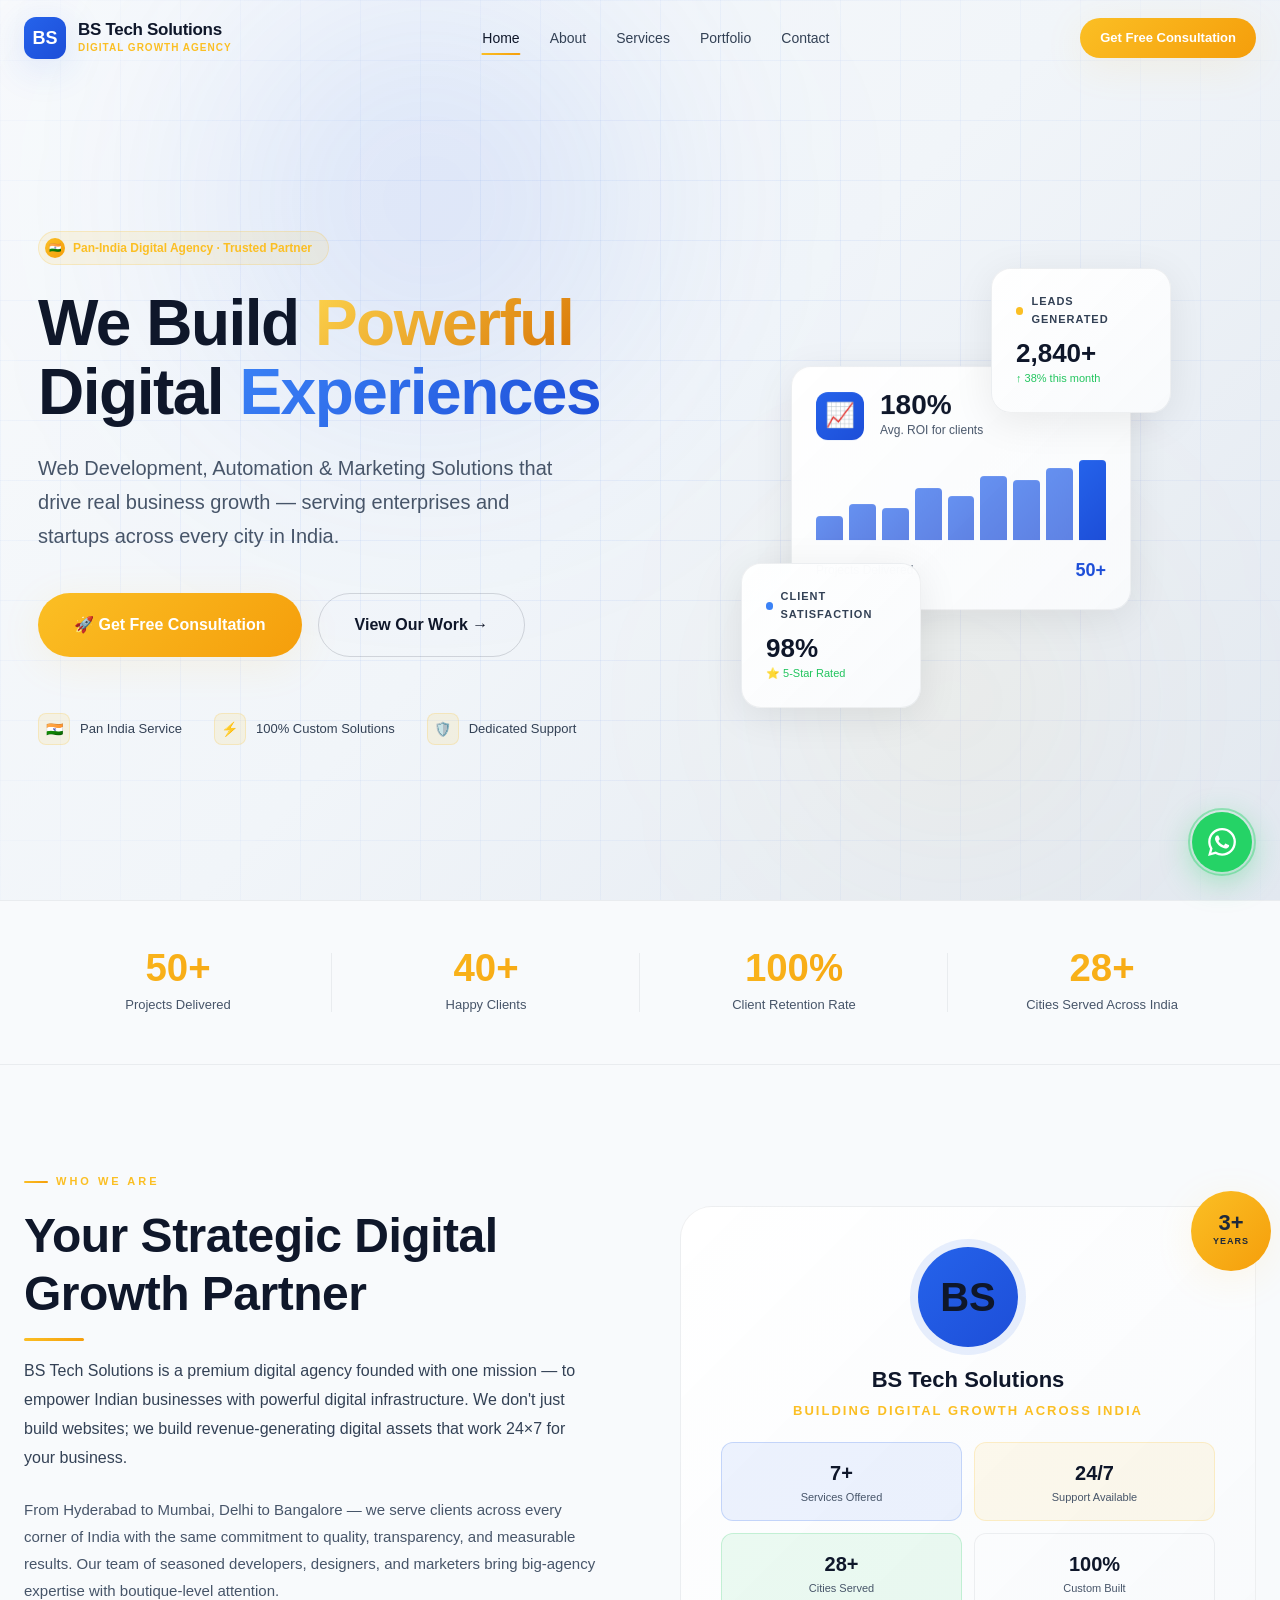
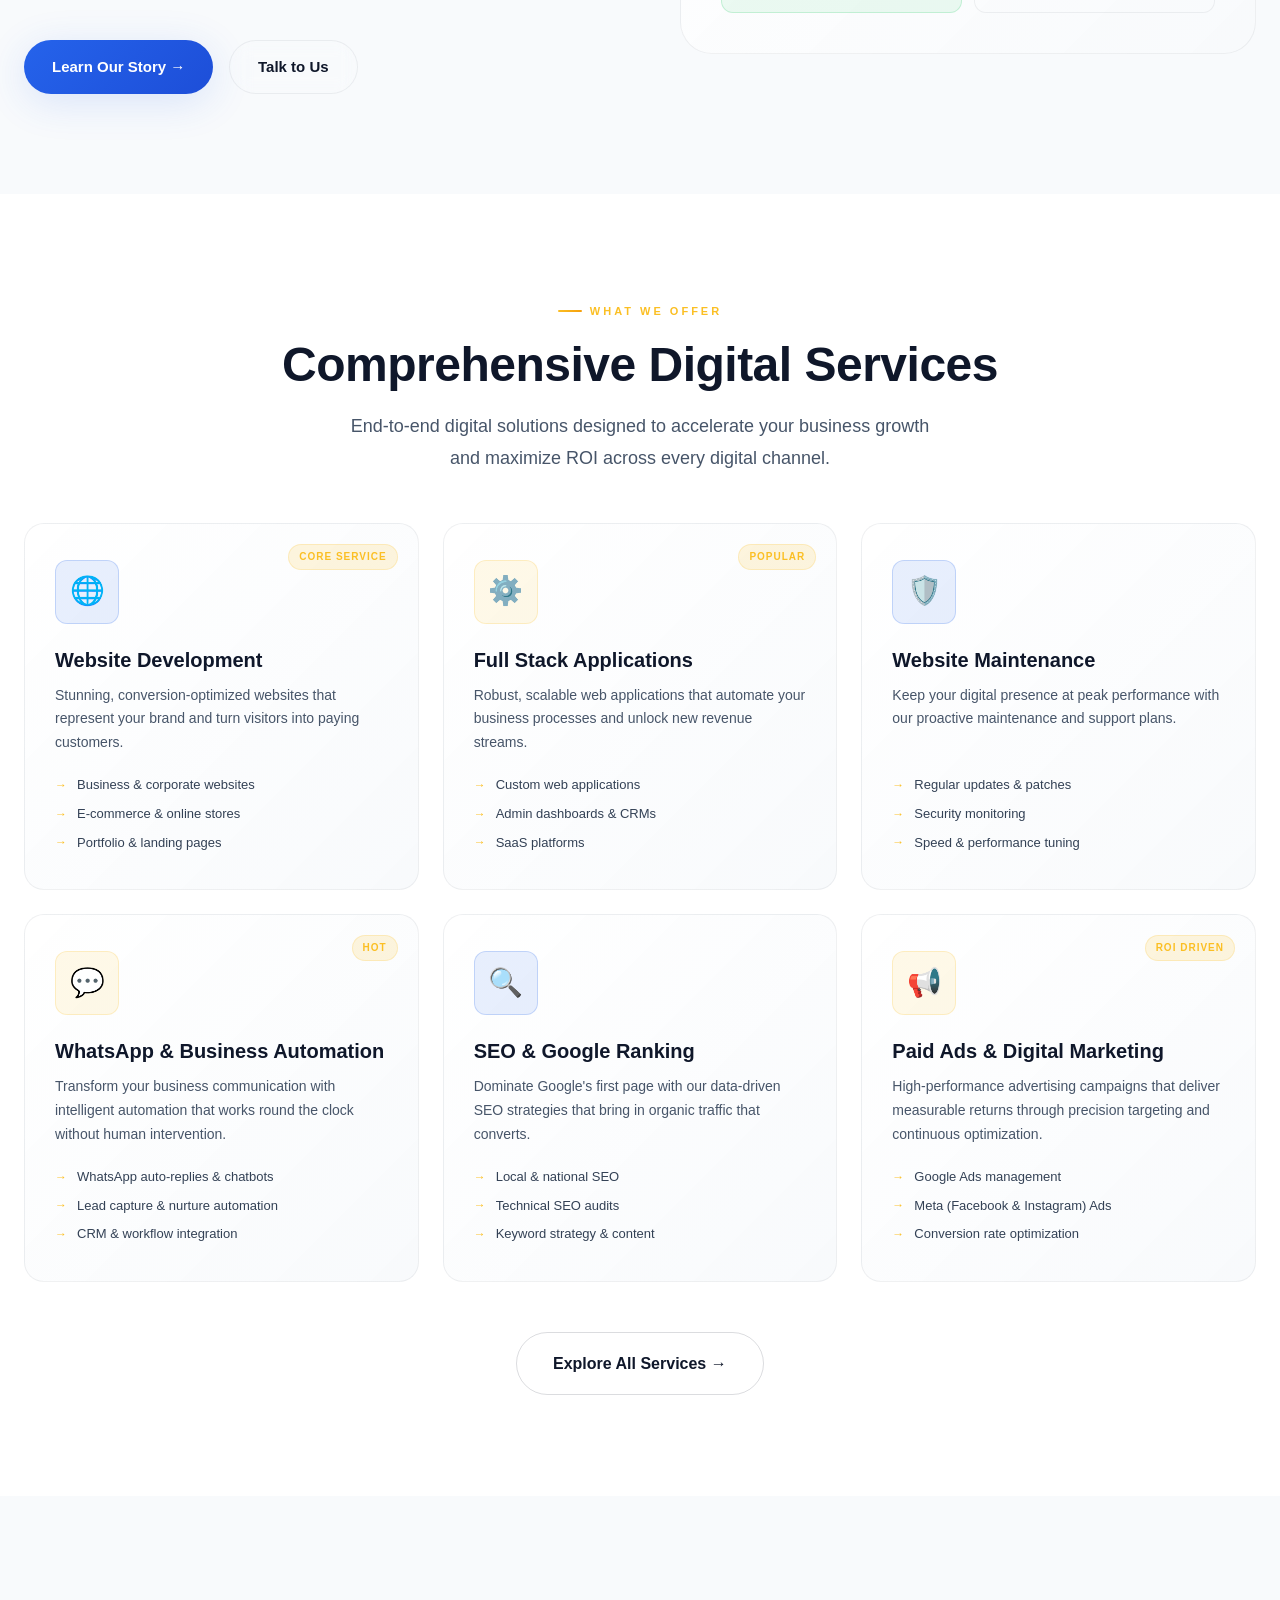
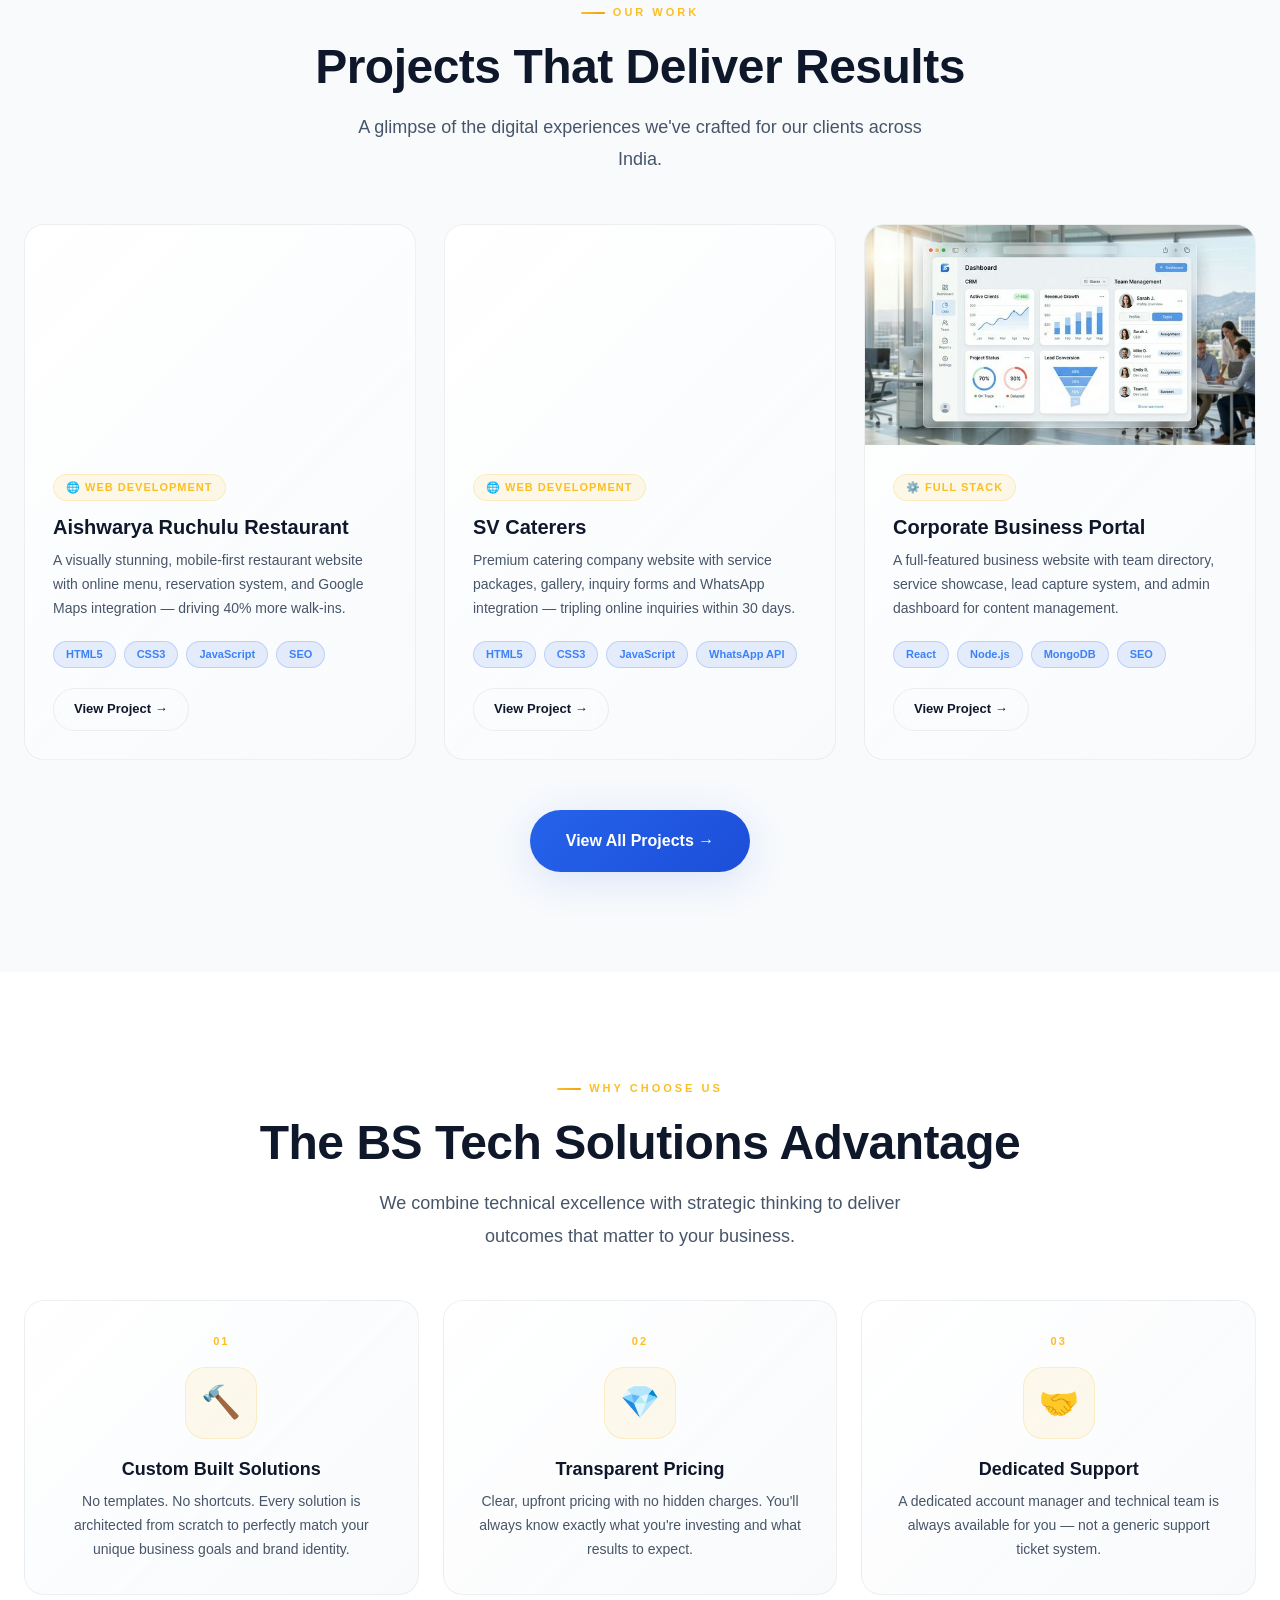
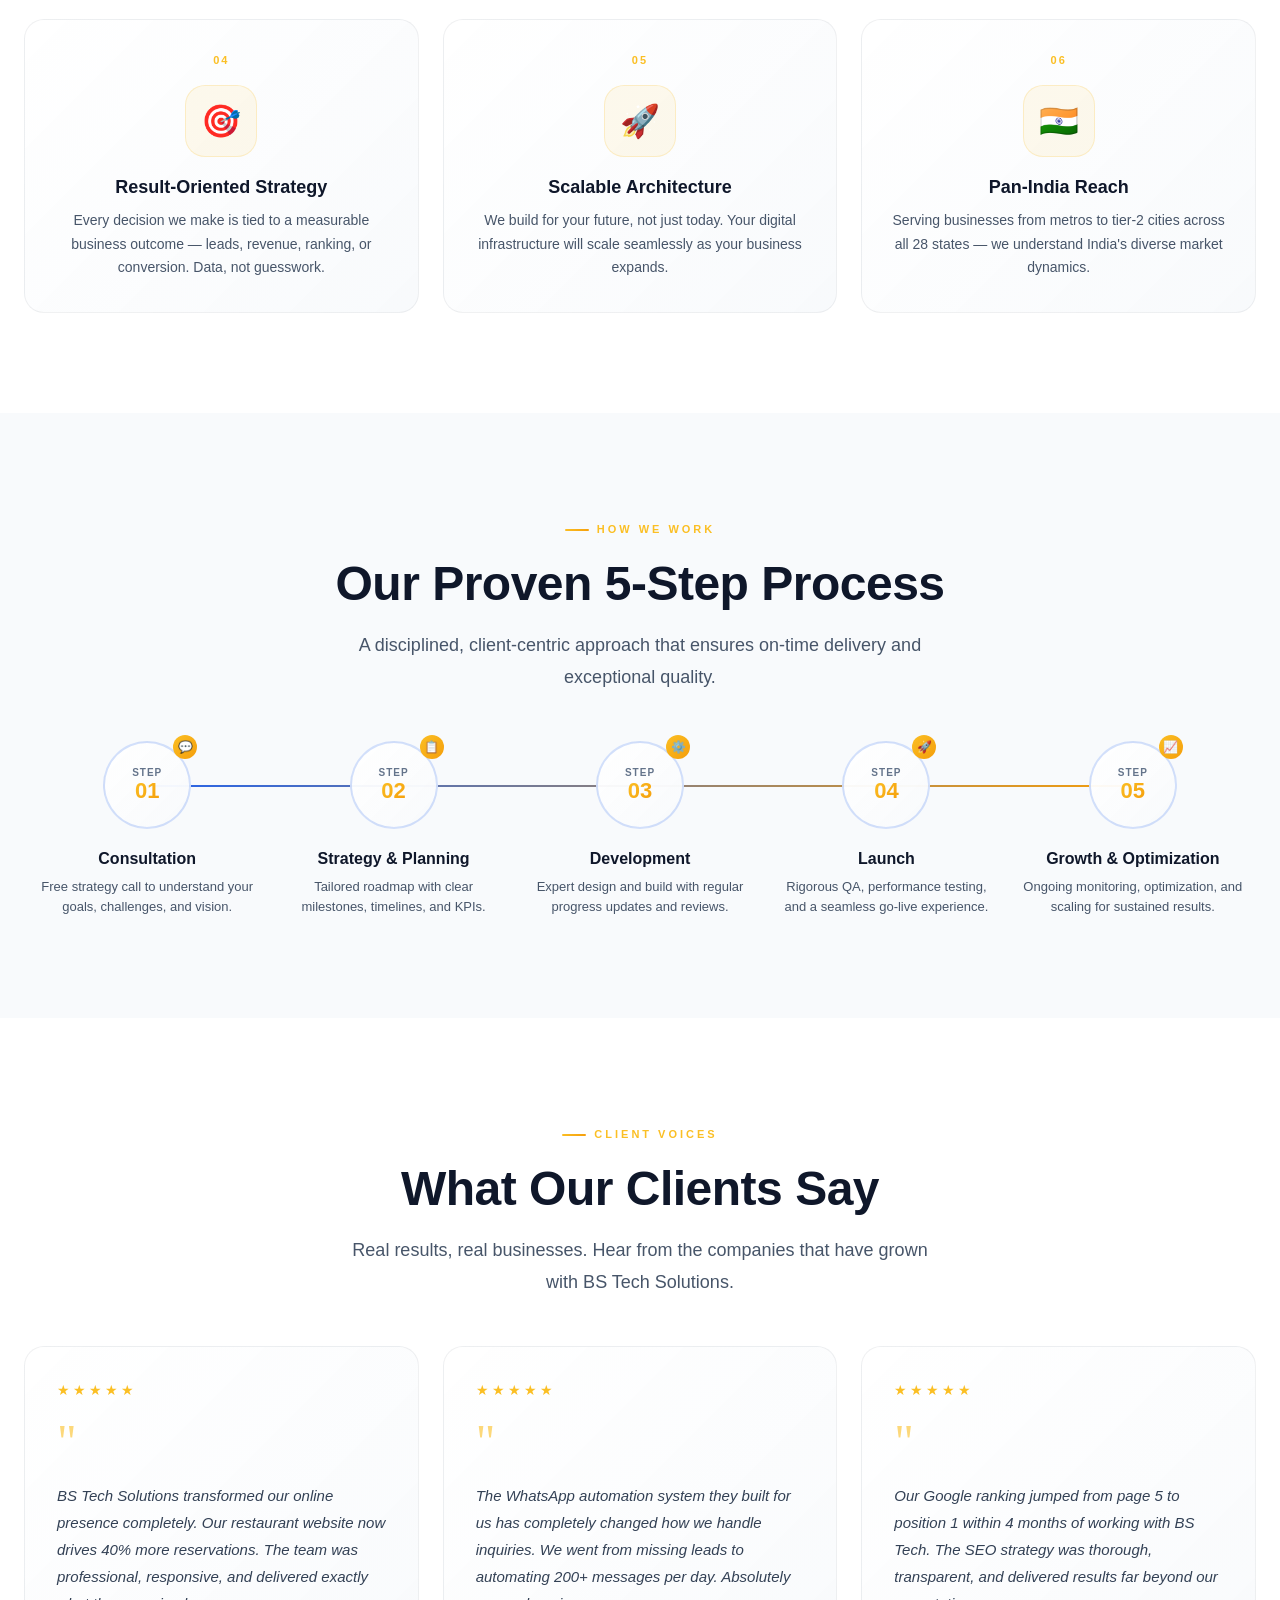
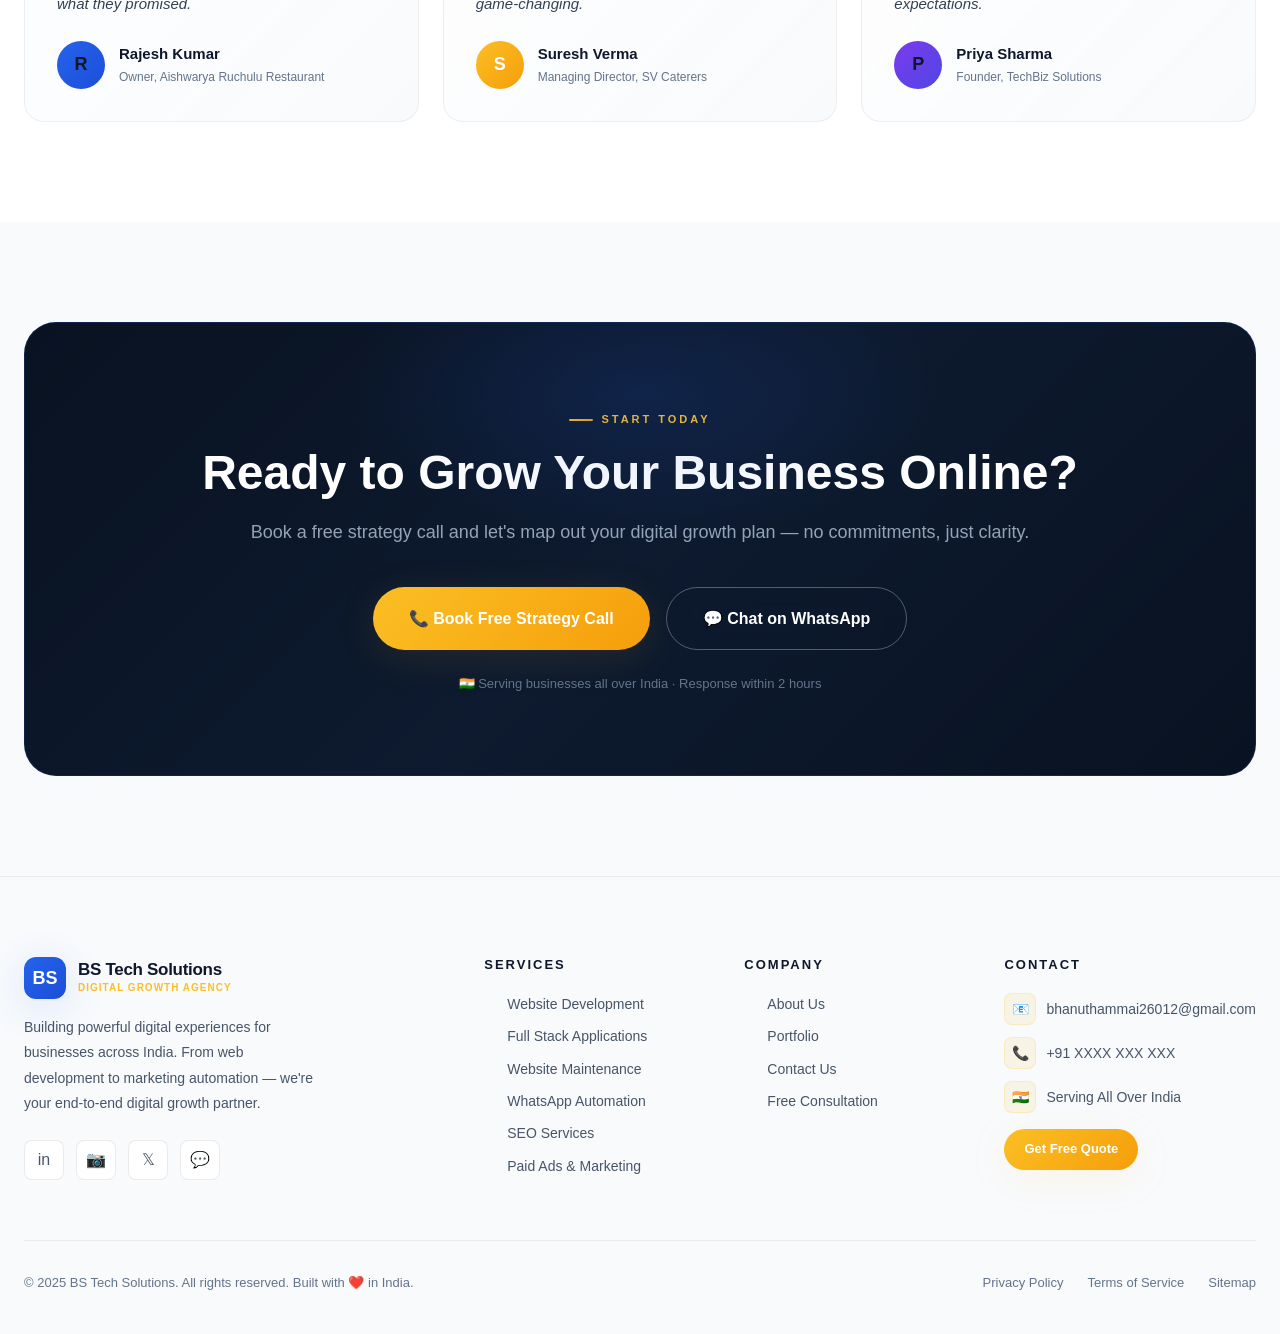
==== commit d073f0a5: "UI Polish: Standardized project image paths and finalized portfolio updates" ====
--- a/index.html
+++ b/index.html
@@ -362,7 +362,7 @@
     <div class="portfolio-grid">
       <!-- Project 1 -->
       <div class="portfolio-card animate-on-scroll">
-        <div class="portfolio-img-placeholder" style="background: url('images/projects/aishwarya-ruchulu.png') center/cover;">
+        <div class="portfolio-img-placeholder" style="background: url('images/aishwarya-ruchulu.png') center/cover;">
         </div>
         <div class="portfolio-body">
           <span class="portfolio-type">🌐 Web Development</span>
@@ -380,7 +380,7 @@
 
       <!-- Project 2 -->
       <div class="portfolio-card animate-on-scroll delay-2">
-        <div class="portfolio-img-placeholder" style="background: url('images/projects/sv-caterers.png') center/cover;">
+        <div class="portfolio-img-placeholder" style="background: url('images/sv-caterers.png') center/cover;">
         </div>
         <div class="portfolio-body">
           <span class="portfolio-type">🌐 Web Development</span>
@@ -398,7 +398,7 @@
 
       <!-- Project 3 -->
       <div class="portfolio-card animate-on-scroll delay-4">
-        <div class="portfolio-img-placeholder" style="background: url('images/projects/business-portal.png') center/cover;">
+        <div class="portfolio-img-placeholder" style="background: url('images/business-portal.png') center/cover;">
         </div>
         <div class="portfolio-body">
           <span class="portfolio-type">⚙️ Full Stack</span>
